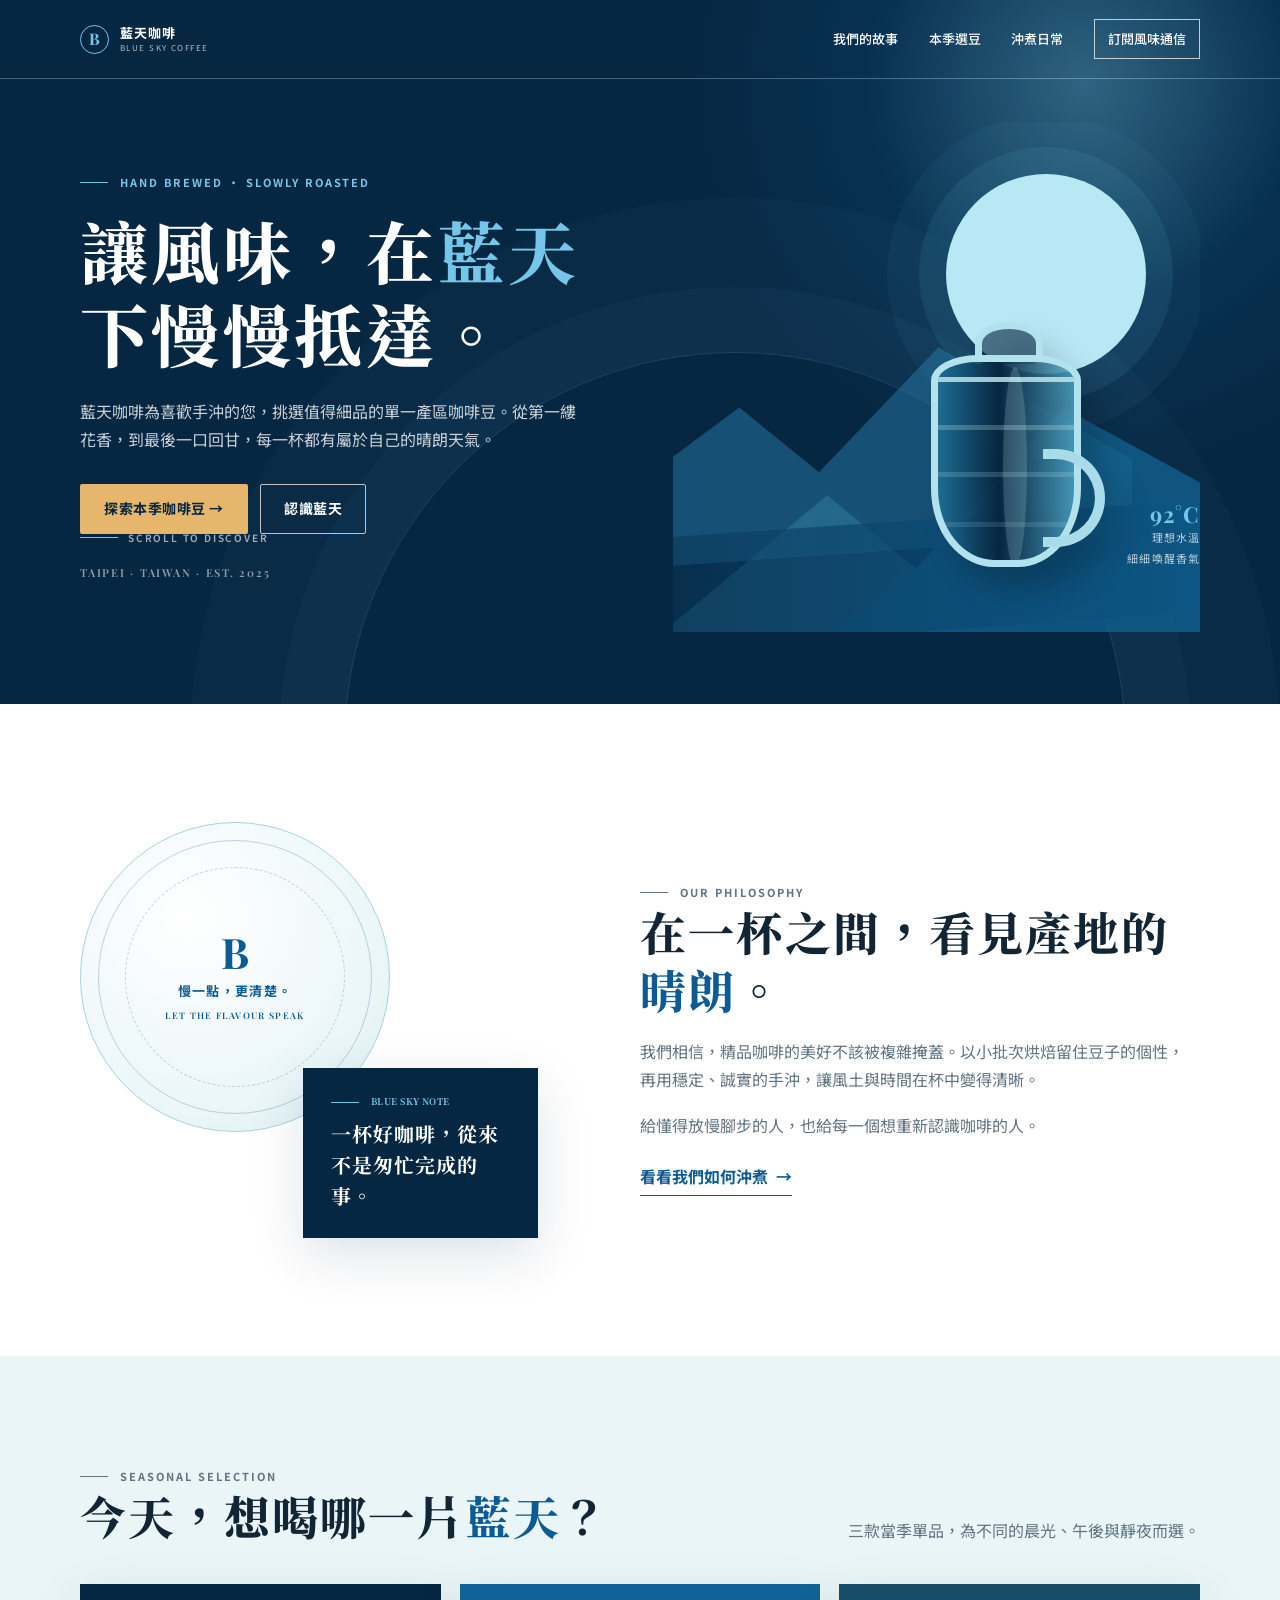
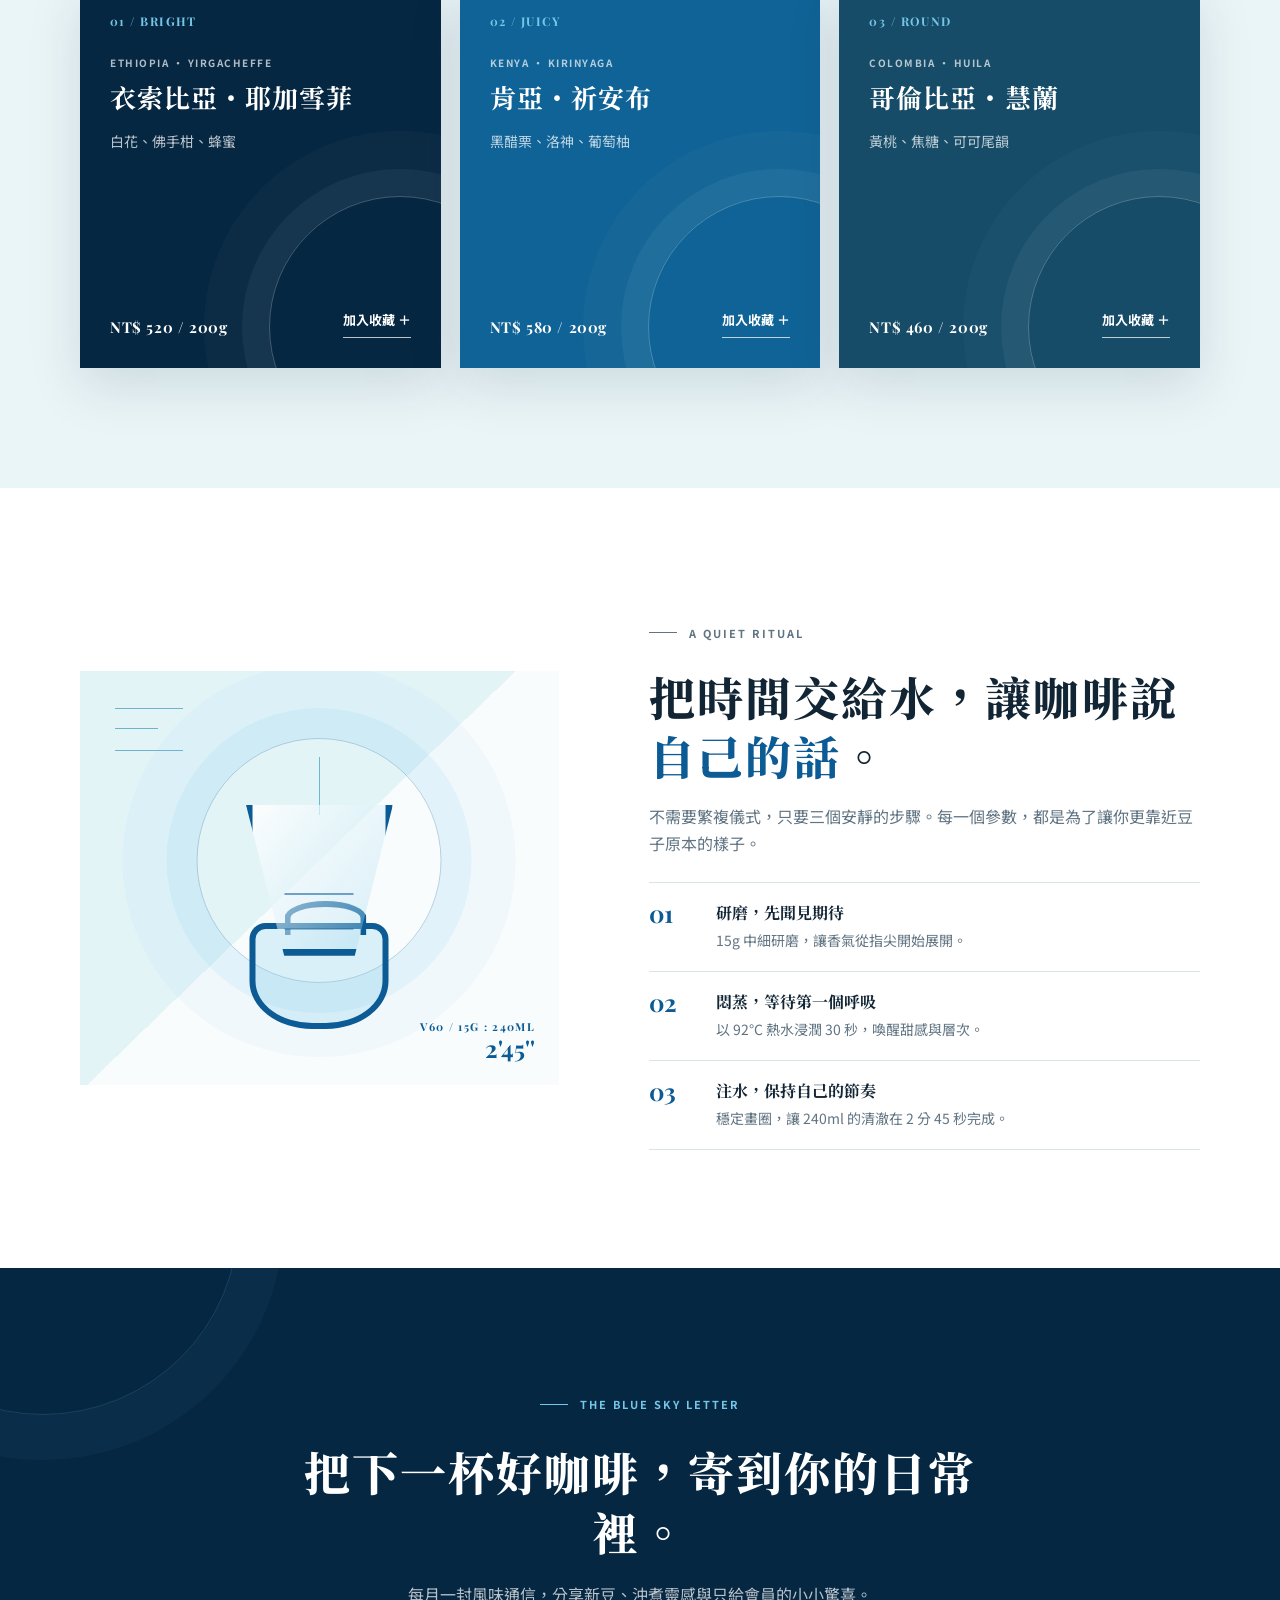
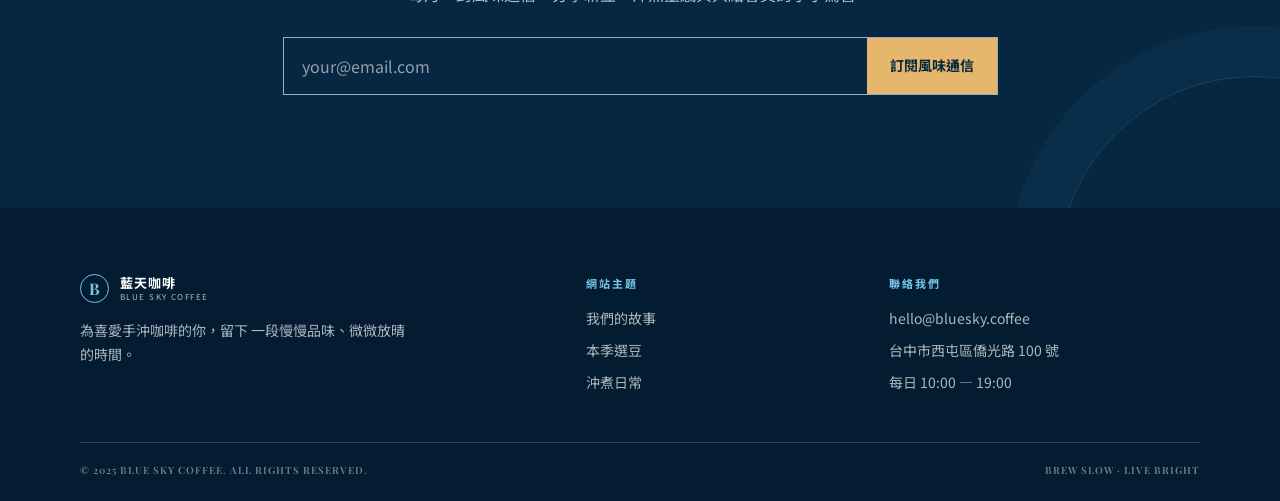
==== onepage/index.html @ fb73733b "Initial commit" ====
<!doctype html>
<html lang="zh-Hant">
<head>
  <meta charset="UTF-8">
  <meta name="viewport" content="width=device-width, initial-scale=1.0">
  <meta name="description" content="藍天咖啡，為手沖咖啡愛好者挑選當季精品咖啡豆，讓每一杯都清澈、明亮、值得細品。">
  <title>藍天咖啡｜讓風味，慢慢抵達</title>
  <link rel="preconnect" href="https://fonts.googleapis.com">
  <link rel="preconnect" href="https://fonts.gstatic.com" crossorigin>
  <link href="https://fonts.googleapis.com/css2?family=Noto+Sans+TC:wght@400;500;600;700&family=Noto+Serif+TC:wght@600;700;800;900&family=Playfair+Display:wght@600;700&display=swap" rel="stylesheet">
  <style>
    :root {
      --navy: #062742;
      --blue: #0c5b95;
      --sky: #75c6e8;
      --mist: #eaf5f7;
      --cream: #fbfaf6;
      --ink: #122534;
      --muted: #607482;
      --line: #d7e4e8;
      --sand: #e5b66b;
      --shadow: 0 18px 50px rgba(6, 39, 66, .13);
    }

    * { box-sizing: border-box; }
    html { scroll-behavior: smooth; }
    body {
      margin: 0;
      color: var(--ink);
      background: var(--cream);
      font: 16px/1.7 "Noto Sans TC", sans-serif;
      -webkit-font-smoothing: antialiased;
    }
    a { color: inherit; text-decoration: none; }
    button, input { font: inherit; }
    button { cursor: pointer; }
    .wrap { width: min(1120px, calc(100% - 48px)); margin: 0 auto; }
    .eyebrow {
      display: flex;
      align-items: center;
      gap: 12px;
      margin: 0 0 18px;
      color: var(--blue);
      font-size: 11px;
      font-weight: 700;
      letter-spacing: .18em;
    }
    .eyebrow::before { width: 28px; height: 1px; background: currentColor; content: ""; }
    .section-title {
      margin: 0;
      font: 800 clamp(30px, 4vw, 46px)/1.28 "Noto Serif TC", serif;
      letter-spacing: .045em;
    }
    .text-blue { color: var(--blue); }
    .button, .outline-link {
      display: inline-flex;
      min-height: 50px;
      align-items: center;
      justify-content: center;
      padding: 10px 23px;
      border: 1px solid transparent;
      border-radius: 2px;
      font-size: 14px;
      font-weight: 700;
      letter-spacing: .04em;
      transition: transform .25s ease, background-color .25s ease, color .25s ease, border-color .25s ease;
    }
    .button:hover, .outline-link:hover { transform: translateY(-2px); }
    .button--sand { color: var(--navy); background: var(--sand); }
    .button--sand:hover { background: #f1cb8b; }
    .button--dark { color: var(--navy); background: #fff; }
    .outline-link { border-color: rgba(255,255,255,.72); color: #fff; }
    .outline-link:hover { color: var(--navy); background: #fff; }
    :focus-visible { outline: 3px solid var(--sky); outline-offset: 4px; }

    /* Header & hero */
    .site-header { position: absolute; z-index: 20; top: 0; left: 0; width: 100%; border-bottom: 1px solid rgba(255,255,255,.28); }
    .nav { min-height: 78px; display: flex; align-items: center; justify-content: space-between; gap: 20px; }
    .brand { display: inline-flex; align-items: center; gap: 11px; color: #fff; }
    .brand-mark { width: 29px; height: 29px; display: grid; place-items: center; border: 1px solid var(--sky); border-radius: 50%; color: var(--sky); font: 700 16px/1 "Playfair Display", serif; }
    .brand-copy { display: grid; line-height: 1.05; }
    .brand-copy strong { font-size: 13px; letter-spacing: .08em; }
    .brand-copy small { margin-top: 4px; font-size: 8px; letter-spacing: .18em; opacity: .7; }
    .nav-links { display: flex; align-items: center; gap: clamp(16px, 2.4vw, 31px); }
    .nav-links a { position: relative; color: #fff; font-size: 13px; font-weight: 500; white-space: nowrap; }
    .nav-links a:not(.nav-cta)::after { position: absolute; right: 0; bottom: -5px; left: auto; width: 0; height: 1px; background: var(--sky); content: ""; transition: width .25s ease; }
    .nav-links a:not(.nav-cta):hover::after { right: auto; left: 0; width: 100%; }
    .nav-links .nav-cta { padding: 8px 13px; border: 1px solid rgba(255,255,255,.72); }
    .nav-links .nav-cta:hover { color: var(--navy); background: #fff; }
    .menu-toggle { display: none; width: 42px; height: 42px; border: 1px solid rgba(255,255,255,.7); color: #fff; background: transparent; font-size: 23px; line-height: 1; }

    .hero { position: relative; min-height: 704px; overflow: hidden; color: #fff; background: var(--navy); isolation: isolate; }
    .hero::before { position: absolute; z-index: -2; top: -320px; right: -210px; width: 810px; height: 810px; border-radius: 50%; background: radial-gradient(circle, rgba(117,198,232,.38), rgba(12,91,149,.18) 38%, transparent 69%); content: ""; }
    .hero::after { position: absolute; z-index: -1; right: 12%; bottom: -430px; width: 780px; height: 780px; border: 1px solid rgba(117,198,232,.18); border-radius: 50%; box-shadow: 0 0 0 65px rgba(117,198,232,.035), 0 0 0 154px rgba(117,198,232,.025); content: ""; }
    .hero-grid { min-height: 704px; display: grid; grid-template-columns: 1.02fr .98fr; gap: 45px; align-items: center; padding: 122px 0 72px; }
    .hero-copy { position: relative; z-index: 2; }
    .hero .eyebrow { color: var(--sky); }
    .hero h1 { max-width: 650px; margin: 0 0 23px; font: 800 clamp(42px, 5.5vw, 68px)/1.22 "Noto Serif TC", serif; letter-spacing: .05em; }
    .hero h1 span { color: var(--sky); }
    .hero-lede { max-width: 500px; margin: 0; color: rgba(255,255,255,.79); font-size: 16px; }
    .hero-actions { display: flex; flex-wrap: wrap; gap: 12px; margin-top: 31px; }
    .hero-note { margin: 31px 0 0; color: rgba(255,255,255,.55); font: 600 11px/1.5 "Playfair Display", serif; letter-spacing: .16em; }
    .scroll-cue { position: absolute; bottom: 35px; left: 0; display: flex; align-items: center; gap: 10px; color: rgba(255,255,255,.63); font-size: 10px; font-weight: 600; letter-spacing: .18em; }
    .scroll-cue::before { width: 38px; height: 1px; background: var(--sky); content: ""; }

    .hero-art { position: relative; align-self: stretch; min-height: 470px; overflow: hidden; }
    .hero-art .sun { position: absolute; top: 52px; right: 54px; width: clamp(138px, 18vw, 200px); aspect-ratio: 1; border-radius: 50%; background: #b9e8f5; box-shadow: 0 0 0 27px rgba(117,198,232,.09), 0 0 0 59px rgba(117,198,232,.045); }
    .mountain { position: absolute; right: -11%; bottom: 6px; width: 116%; height: 260px; transform: skewY(-9deg); transform-origin: right bottom; background: linear-gradient(146deg, transparent 0 27%, rgba(61,145,184,.36) 27.3% 48%, rgba(17,97,143,.77) 48.3%); clip-path: polygon(0 62%, 28% 20%, 44% 57%, 68% 4%, 100% 57%, 100% 100%, 0 100%); }
    .mountain--back { right: 13%; bottom: 98px; width: 108%; height: 220px; opacity: .46; transform: skewY(-4deg); background: #2a81ae; clip-path: polygon(0 84%, 31% 30%, 45% 62%, 66% 9%, 100% 66%, 100% 100%, 0 100%); }
    .horizon { position: absolute; right: -4%; bottom: 0; width: 116%; height: 112px; background: linear-gradient(90deg, rgba(7,45,75,.5), #0d5684); transform: skewY(-4deg); }
    .coffee-vessel { position: absolute; z-index: 4; right: 18%; bottom: 36px; width: 192px; height: 274px; filter: drop-shadow(18px 22px 14px rgba(0,0,0,.22)); }
    .vessel-neck { position: absolute; top: 0; left: 62px; width: 68px; height: 42px; border: 7px solid #b3e2ef; border-bottom: 0; border-radius: 50% 50% 0 0; background: rgba(6,39,66,.62); }
    .vessel-body { position: absolute; top: 33px; left: 18px; width: 150px; height: 212px; border: 7px solid #b3e2ef; border-radius: 31% 31% 42% 42% / 12% 12% 37% 37%; background: linear-gradient(90deg, rgba(30,112,151,.9), rgba(5,35,60,.9) 45%, rgba(83,167,198,.8)); overflow: hidden; }
    .vessel-body::before { position: absolute; top: 15px; left: 0; width: 100%; height: 5px; background: rgba(197,237,244,.8); box-shadow: 0 48px rgba(197,237,244,.25), 0 95px rgba(197,237,244,.18), 0 145px rgba(197,237,244,.13); content: ""; }
    .vessel-body::after { position: absolute; top: 5px; left: 48%; width: 24px; height: 200px; border-radius: 50%; background: rgba(218,247,251,.17); content: ""; }
    .vessel-handle { position: absolute; right: 0; bottom: 49px; width: 62px; height: 98px; border: 10px solid #a9dce9; border-left: 0; border-radius: 0 53px 53px 0; }
    .art-label { position: absolute; z-index: 5; right: 0; bottom: 64px; display: grid; gap: 3px; color: rgba(255,255,255,.73); font-size: 11px; letter-spacing: .1em; text-align: right; }
    .art-label strong { color: var(--sky); font: 700 22px/1 "Playfair Display", serif; }

    /* Story */
    .story { padding: 118px 0; background: #fff; }
    .story-grid { display: grid; grid-template-columns: .9fr 1.1fr; gap: clamp(45px, 8vw, 105px); align-items: center; }
    .story-visual { position: relative; min-height: 416px; }
    .seal { position: absolute; top: 0; left: 0; width: 310px; height: 310px; display: grid; place-items: center; border: 1px solid #a8d2df; border-radius: 50%; color: var(--blue); background: radial-gradient(circle at 35% 30%, #fff 0, #eaf6f8 68%, #d9edf1 100%); }
    .seal::before, .seal::after { position: absolute; border: 1px solid rgba(12,91,149,.25); border-radius: 50%; content: ""; }
    .seal::before { inset: 17px; }
    .seal::after { inset: 44px; border-style: dashed; }
    .seal-inner { position: relative; z-index: 1; display: grid; gap: 7px; text-align: center; }
    .seal-inner b { font: 700 42px/1 "Playfair Display", serif; }
    .seal-inner span { font-size: 13px; font-weight: 700; letter-spacing: .1em; }
    .seal-inner small { font: 600 9px/1.5 "Playfair Display", serif; letter-spacing: .15em; }
    .blue-note { position: absolute; right: 0; bottom: 0; width: 235px; padding: 27px 28px; color: #fff; background: var(--navy); box-shadow: var(--shadow); }
    .blue-note .eyebrow { margin-bottom: 9px; color: var(--sky); font-size: 9px; }
    .blue-note p { margin: 0; font: 700 20px/1.55 "Noto Serif TC", serif; letter-spacing: .05em; }
    .story-copy p { margin: 19px 0 0; color: var(--muted); }
    .inline-link { display: inline-flex; align-items: center; gap: 8px; margin-top: 24px; padding-bottom: 5px; border-bottom: 1px solid var(--blue); color: var(--blue); font-weight: 700; }
    .inline-link:hover { color: var(--navy); }

    /* Coffee collection */
    .coffee { padding: 111px 0 120px; background: var(--mist); }
    .section-heading { display: flex; align-items: end; justify-content: space-between; gap: 40px; margin-bottom: 39px; }
    .section-heading p { max-width: 370px; margin: 0; color: var(--muted); }
    .coffee-grid { display: grid; grid-template-columns: repeat(3, 1fr); gap: 19px; }
    .coffee-card { position: relative; min-height: 384px; display: flex; flex-direction: column; overflow: hidden; padding: 30px; color: #fff; background: var(--navy); box-shadow: var(--shadow); }
    .coffee-card:nth-child(2) { background: #106396; }
    .coffee-card:nth-child(3) { background: #164c68; }
    .coffee-card::after { position: absolute; right: -90px; bottom: -90px; width: 260px; height: 260px; border: 1px solid rgba(255,255,255,.24); border-radius: 50%; box-shadow: 0 0 0 27px rgba(255,255,255,.045), 0 0 0 65px rgba(255,255,255,.025); content: ""; }
    .card-top, .coffee-card h3, .flavour, .card-footer { position: relative; z-index: 1; }
    .card-top { color: var(--sky); font: 700 12px/1.3 "Playfair Display", serif; letter-spacing: .12em; }
    .origin { margin: 25px 0 8px; color: rgba(255,255,255,.69); font-size: 10px; font-weight: 700; letter-spacing: .15em; }
    .coffee-card h3 { margin: 0; font: 700 26px/1.38 "Noto Serif TC", serif; letter-spacing: .04em; }
    .flavour { margin: 15px 0 0; color: rgba(255,255,255,.73); font-size: 14px; }
    .card-footer { display: flex; align-items: end; justify-content: space-between; gap: 14px; margin-top: auto; }
    .price { font: 700 15px/1.3 "Playfair Display", serif; letter-spacing: .04em; }
    .save-coffee { padding: 0 0 5px; border: 0; border-bottom: 1px solid rgba(255,255,255,.72); color: #fff; background: transparent; font-size: 13px; font-weight: 700; white-space: nowrap; transition: color .2s, border-color .2s; }
    .save-coffee:hover { border-color: var(--sand); color: var(--sand); }

    /* Brew */
    .brew { padding: 118px 0; background: #fff; }
    .brew-grid { display: grid; grid-template-columns: .93fr 1.07fr; gap: clamp(42px, 8vw, 90px); align-items: center; }
    .brew-art { position: relative; height: 414px; overflow: hidden; background: linear-gradient(136deg, #e3f4f7 0 48%, #f8fcfc 48% 100%); }
    .brew-art::before { position: absolute; top: 37px; left: 35px; width: 68px; height: 41px; border-top: 1px solid #6cb4ce; border-bottom: 1px solid #6cb4ce; content: ""; }
    .brew-art::after { position: absolute; top: 57px; left: 35px; width: 43px; border-top: 1px solid #6cb4ce; content: ""; }
    .water-rings { position: absolute; top: 67px; left: 50%; width: 245px; height: 245px; border: 1px solid rgba(12,91,149,.27); border-radius: 50%; transform: translateX(-50%); box-shadow: 0 0 0 30px rgba(117,198,232,.12), 0 0 0 74px rgba(117,198,232,.065); }
    .water-rings::before { position: absolute; top: 18px; left: 50%; width: 1px; height: 58px; background: #6bb8d1; content: ""; transform: translateX(-50%); }
    .dripper { position: absolute; z-index: 2; top: 134px; left: 50%; width: 147px; height: 151px; border: 7px solid var(--blue); border-top: 0; background: linear-gradient(130deg, rgba(255,255,255,.85), rgba(117,198,232,.25)); clip-path: polygon(0 0, 100% 0, 74% 100%, 26% 100%); transform: translateX(-50%); }
    .dripper::after { position: absolute; right: 32px; bottom: 19px; left: 32px; height: 33px; border-top: 2px solid rgba(12,91,149,.55); border-bottom: 2px solid rgba(12,91,149,.35); content: ""; }
    .carafe { position: absolute; z-index: 1; bottom: 56px; left: 50%; width: 139px; height: 106px; border: 6px solid var(--blue); border-radius: 16px 16px 45% 45%; background: rgba(117,198,232,.23); transform: translateX(-50%); }
    .carafe::before { position: absolute; top: -28px; left: 29px; width: 70px; height: 28px; border: 6px solid var(--blue); border-bottom: 0; border-radius: 50% 50% 0 0; content: ""; }
    .brew-caption { position: absolute; right: 24px; bottom: 19px; color: var(--blue); text-align: right; }
    .brew-caption span { display: block; font: 700 11px/1.5 "Playfair Display", serif; letter-spacing: .12em; }
    .brew-caption strong { font: 700 24px/1.1 "Playfair Display", serif; }
    .brew-copy > p { margin: 18px 0 25px; color: var(--muted); }
    .brew-steps { border-top: 1px solid var(--line); }
    .brew-step { display: grid; grid-template-columns: 52px 1fr; gap: 15px; padding: 18px 0; border-bottom: 1px solid var(--line); }
    .step-number { color: var(--blue); font: 700 24px/1 "Playfair Display", serif; }
    .brew-step h3 { margin: 0; font: 700 16px/1.5 "Noto Serif TC", serif; }
    .brew-step p { margin: 4px 0 0; color: var(--muted); font-size: 14px; }

    /* Subscribe and footer */
    .visit { position: relative; overflow: hidden; padding: 108px 0 113px; color: #fff; text-align: center; background: var(--navy); }
    .visit::before, .visit::after { position: absolute; width: 390px; height: 390px; border: 1px solid rgba(117,198,232,.17); border-radius: 50%; content: ""; }
    .visit::before { top: -245px; left: -153px; box-shadow: 0 0 0 45px rgba(117,198,232,.035); }
    .visit::after { right: -170px; bottom: -260px; box-shadow: 0 0 0 50px rgba(117,198,232,.035); }
    .visit .wrap { position: relative; z-index: 1; max-width: 715px; }
    .visit .eyebrow { justify-content: center; color: var(--sky); }
    .visit h2 { margin: 0; font: 800 clamp(30px, 4vw, 46px)/1.3 "Noto Serif TC", serif; letter-spacing: .045em; }
    .visit p { max-width: 510px; margin: 19px auto 29px; color: rgba(255,255,255,.72); }
    .subscribe-form { display: flex; min-height: 58px; border: 1px solid rgba(255,255,255,.62); }
    .subscribe-form input { min-width: 0; flex: 1; padding: 0 18px; border: 0; color: #fff; outline: none; background: transparent; }
    .subscribe-form input::placeholder { color: rgba(255,255,255,.56); }
    .subscribe-form button { padding: 0 23px; border: 0; color: var(--navy); background: var(--sand); font-size: 14px; font-weight: 700; white-space: nowrap; transition: background .2s; }
    .subscribe-form button:hover { background: #f1cb8b; }
    .site-footer { padding: 66px 0 23px; color: rgba(255,255,255,.68); background: #031c31; }
    .footer-grid { display: grid; grid-template-columns: 1.45fr .8fr 1fr; gap: 55px; padding-bottom: 48px; }
    .footer-brand .brand { margin-bottom: 16px; }
    .footer-brand p { max-width: 330px; margin: 0; font-size: 14px; }
    .footer-title { margin: 0 0 14px; color: var(--sky); font-size: 11px; font-weight: 700; letter-spacing: .18em; }
    .footer-links { display: grid; gap: 8px; font-size: 14px; }
    .footer-links a:hover { color: var(--sky); }
    .footer-links address { font-style: normal; }
    .footer-bottom { display: flex; justify-content: space-between; gap: 20px; padding-top: 20px; border-top: 1px solid rgba(255,255,255,.17); color: rgba(255,255,255,.44); font: 600 10px/1.5 "Playfair Display", serif; letter-spacing: .1em; }

    .toast { position: fixed; z-index: 50; right: 22px; bottom: 22px; max-width: min(370px, calc(100vw - 44px)); padding: 14px 18px; border-left: 3px solid var(--sand); color: #fff; background: var(--navy); box-shadow: var(--shadow); font-size: 14px; opacity: 0; pointer-events: none; transform: translateY(12px); transition: opacity .25s ease, transform .25s ease; }
    .toast.show { opacity: 1; transform: translateY(0); }
    .reveal { opacity: 0; transform: translateY(18px); transition: opacity .65s ease, transform .65s ease; }
    .reveal.visible { opacity: 1; transform: translateY(0); }

    @media (max-width: 820px) {
      .menu-toggle { display: grid; place-items: center; }
      .nav { position: relative; }
      .nav-links { position: absolute; top: 78px; right: -24px; left: -24px; max-height: 0; display: grid; gap: 0; overflow: hidden; background: #05233c; transition: max-height .35s ease; }
      .nav-links.open { max-height: 300px; border-top: 1px solid rgba(255,255,255,.16); }
      .nav-links a { display: block; padding: 13px 24px; }
      .nav-links .nav-cta { margin: 5px 24px 15px; padding: 10px 13px; text-align: center; }
      .hero { min-height: 710px; }
      .hero-grid { min-height: 710px; grid-template-columns: 1fr; gap: 0; padding: 118px 0 43px; }
      .hero-art { min-height: 276px; margin-top: -9px; }
      .hero-art .sun { top: 19px; right: 20%; width: 130px; }
      .mountain { height: 180px; }
      .mountain--back { bottom: 69px; height: 150px; }
      .coffee-vessel { right: 17%; bottom: -12px; transform: scale(.72); transform-origin: bottom right; }
      .art-label { display: none; }
      .scroll-cue { display: none; }
      .story-grid, .brew-grid { grid-template-columns: 1fr; }
      .story-visual { max-width: 525px; width: 100%; min-height: 400px; }
      .coffee-grid { grid-template-columns: repeat(2, 1fr); }
      .coffee-card:nth-child(3) { grid-column: span 2; }
      .footer-grid { grid-template-columns: 1fr 1fr; }
      .footer-brand { grid-column: 1 / -1; }
    }
    @media (max-width: 560px) {
      .wrap { width: calc(100% - 34px); }
      .nav-links { right: -17px; left: -17px; }
      .hero { min-height: 680px; }
      .hero-grid { min-height: 680px; padding-top: 106px; }
      .hero h1 { font-size: 40px; }
      .hero-lede { font-size: 14px; }
      .hero-actions { gap: 9px; margin-top: 24px; }
      .hero-actions .button, .hero-actions .outline-link { min-height: 46px; padding: 8px 15px; font-size: 13px; }
      .hero-note { margin-top: 21px; }
      .hero-art { min-height: 219px; }
      .hero-art .sun { width: 92px; }
      .coffee-vessel { right: 5%; bottom: -48px; transform: scale(.57); }
      .story, .coffee, .brew { padding: 76px 0; }
      .seal { width: 245px; height: 245px; }
      .seal-inner b { font-size: 35px; }
      .story-visual { min-height: 347px; }
      .blue-note { width: 185px; padding: 20px; }
      .blue-note p { font-size: 16px; }
      .section-heading { display: block; margin-bottom: 28px; }
      .section-heading p { margin-top: 14px; font-size: 14px; }
      .coffee-grid { grid-template-columns: 1fr; }
      .coffee-card, .coffee-card:nth-child(3) { min-height: 330px; grid-column: auto; }
      .coffee-card { padding: 25px; }
      .brew-art { height: 310px; }
      .water-rings { top: 45px; width: 178px; height: 178px; box-shadow: 0 0 0 23px rgba(117,198,232,.12), 0 0 0 53px rgba(117,198,232,.065); }
      .dripper { top: 95px; transform: translateX(-50%) scale(.75); }
      .carafe { bottom: 37px; transform: translateX(-50%) scale(.75); }
      .visit { padding: 76px 0; }
      .subscribe-form { display: grid; gap: 0; border: 0; }
      .subscribe-form input { min-height: 54px; border: 1px solid rgba(255,255,255,.62); }
      .subscribe-form button { min-height: 54px; margin-top: 10px; }
      .footer-grid { grid-template-columns: 1fr; gap: 33px; }
      .footer-brand { grid-column: auto; }
      .footer-bottom { display: grid; gap: 8px; }
    }
    @media (prefers-reduced-motion: reduce) {
      html { scroll-behavior: auto; }
      *, *::before, *::after { transition-duration: .01ms !important; animation-duration: .01ms !important; animation-iteration-count: 1 !important; }
      .reveal { opacity: 1; transform: none; }
    }
  </style>
</head>
<body>
  <header class="site-header" id="top">
    <nav class="nav wrap" aria-label="主要導覽">
      <a class="brand" href="#top" aria-label="回到藍天咖啡首頁">
        <span class="brand-mark" aria-hidden="true">B</span>
        <span class="brand-copy"><strong>藍天咖啡</strong><small>BLUE SKY COFFEE</small></span>
      </a>
      <button class="menu-toggle" type="button" aria-controls="navLinks" aria-expanded="false" aria-label="開啟導覽選單">☰</button>
      <div class="nav-links" id="navLinks">
        <a href="#story">我們的故事</a>
        <a href="#coffee">本季選豆</a>
        <a href="#brew">沖煮日常</a>
        <a class="nav-cta" href="#visit">訂閱風味通信</a>
      </div>
    </nav>
  </header>

  <main>
    <section class="hero" aria-labelledby="heroTitle">
      <div class="wrap hero-grid">
        <div class="hero-copy">
          <p class="eyebrow">HAND BREWED · SLOWLY ROASTED</p>
          <h1 id="heroTitle">讓風味，在<span>藍天</span>下慢慢抵達。</h1>
          <p class="hero-lede">藍天咖啡為喜歡手沖的您，挑選值得細品的單一產區咖啡豆。從第一縷花香，到最後一口回甘，每一杯都有屬於自己的晴朗天氣。</p>
          <div class="hero-actions">
            <a class="button button--sand" href="#coffee">探索本季咖啡豆 →</a>
            <a class="outline-link" href="#story">認識藍天</a>
          </div>
          <p class="hero-note">TAIPEI · TAIWAN · EST. 2025</p>
          <span class="scroll-cue">SCROLL TO DISCOVER</span>
        </div>
        <div class="hero-art" aria-hidden="true">
          <div class="sun"></div>
          <div class="mountain mountain--back"></div>
          <div class="mountain"></div>
          <div class="horizon"></div>
          <div class="coffee-vessel"><div class="vessel-neck"></div><div class="vessel-body"></div><div class="vessel-handle"></div></div>
          <div class="art-label"><strong>92°C</strong><span>理想水溫</span><span>細細喚醒香氣</span></div>
        </div>
      </div>
    </section>

    <section class="story" id="story" aria-labelledby="storyTitle">
      <div class="wrap story-grid">
        <div class="story-visual reveal" aria-hidden="true">
          <div class="seal"><div class="seal-inner"><b>B</b><span>慢一點，更清楚。</span><small>LET THE FLAVOUR SPEAK</small></div></div>
          <aside class="blue-note"><p class="eyebrow">BLUE SKY NOTE</p><p>一杯好咖啡，從來不是匆忙完成的事。</p></aside>
        </div>
        <div class="story-copy reveal">
          <p class="eyebrow">OUR PHILOSOPHY</p>
          <h2 class="section-title" id="storyTitle">在一杯之間，看見產地的<span class="text-blue">晴朗</span>。</h2>
          <p>我們相信，精品咖啡的美好不該被複雜掩蓋。以小批次烘焙留住豆子的個性，再用穩定、誠實的手沖，讓風土與時間在杯中變得清晰。</p>
          <p>給懂得放慢腳步的人，也給每一個想重新認識咖啡的人。</p>
          <a class="inline-link" href="#brew">看看我們如何沖煮 <span aria-hidden="true">→</span></a>
        </div>
      </div>
    </section>

    <section class="coffee" id="coffee" aria-labelledby="coffeeTitle">
      <div class="wrap">
        <div class="section-heading reveal">
          <div><p class="eyebrow">SEASONAL SELECTION</p><h2 class="section-title" id="coffeeTitle">今天，想喝哪一片<span class="text-blue">藍天</span>？</h2></div>
          <p>三款當季單品，為不同的晨光、午後與靜夜而選。</p>
        </div>
        <div class="coffee-grid">
          <article class="coffee-card reveal">
            <div class="card-top">01 / BRIGHT</div><p class="origin">ETHIOPIA · YIRGACHEFFE</p><h3>衣索比亞・耶加雪菲</h3><p class="flavour">白花、佛手柑、蜂蜜</p>
            <div class="card-footer"><span class="price">NT$ 520 / 200g</span><button class="save-coffee" type="button" data-coffee="衣索比亞・耶加雪菲">加入收藏 ＋</button></div>
          </article>
          <article class="coffee-card reveal">
            <div class="card-top">02 / JUICY</div><p class="origin">KENYA · KIRINYAGA</p><h3>肯亞・祈安布</h3><p class="flavour">黑醋栗、洛神、葡萄柚</p>
            <div class="card-footer"><span class="price">NT$ 580 / 200g</span><button class="save-coffee" type="button" data-coffee="肯亞・祈安布">加入收藏 ＋</button></div>
          </article>
          <article class="coffee-card reveal">
            <div class="card-top">03 / ROUND</div><p class="origin">COLOMBIA · HUILA</p><h3>哥倫比亞・慧蘭</h3><p class="flavour">黃桃、焦糖、可可尾韻</p>
            <div class="card-footer"><span class="price">NT$ 460 / 200g</span><button class="save-coffee" type="button" data-coffee="哥倫比亞・慧蘭">加入收藏 ＋</button></div>
          </article>
        </div>
      </div>
    </section>

    <section class="brew" id="brew" aria-labelledby="brewTitle">
      <div class="wrap brew-grid">
        <div class="brew-art reveal" aria-hidden="true"><div class="water-rings"></div><div class="dripper"></div><div class="carafe"></div><div class="brew-caption"><span>V60 / 15G : 240ML</span><strong>2'45''</strong></div></div>
        <div class="brew-copy reveal">
          <p class="eyebrow">A QUIET RITUAL</p>
          <h2 class="section-title" id="brewTitle">把時間交給水，讓咖啡說<span class="text-blue">自己的話</span>。</h2>
          <p>不需要繁複儀式，只要三個安靜的步驟。每一個參數，都是為了讓你更靠近豆子原本的樣子。</p>
          <div class="brew-steps">
            <div class="brew-step"><span class="step-number">01</span><div><h3>研磨，先聞見期待</h3><p>15g 中細研磨，讓香氣從指尖開始展開。</p></div></div>
            <div class="brew-step"><span class="step-number">02</span><div><h3>悶蒸，等待第一個呼吸</h3><p>以 92°C 熱水浸潤 30 秒，喚醒甜感與層次。</p></div></div>
            <div class="brew-step"><span class="step-number">03</span><div><h3>注水，保持自己的節奏</h3><p>穩定畫圈，讓 240ml 的清澈在 2 分 45 秒完成。</p></div></div>
          </div>
        </div>
      </div>
    </section>

    <section class="visit" id="visit" aria-labelledby="visitTitle">
      <div class="wrap reveal">
        <p class="eyebrow">THE BLUE SKY LETTER</p>
        <h2 id="visitTitle">把下一杯好咖啡，寄到你的日常裡。</h2>
        <p>每月一封風味通信，分享新豆、沖煮靈感與只給會員的小小驚喜。</p>
        <form class="subscribe-form" id="subscribeForm">
          <input type="email" aria-label="電子郵件地址" placeholder="your@email.com" required>
          <button type="submit">訂閱風味通信</button>
        </form>
      </div>
    </section>
  </main>

  <footer class="site-footer">
    <div class="wrap footer-grid">
      <div class="footer-brand"><a class="brand" href="#top" aria-label="回到藍天咖啡首頁"><span class="brand-mark" aria-hidden="true">B</span><span class="brand-copy"><strong>藍天咖啡</strong><small>BLUE SKY COFFEE</small></span></a><p>為喜愛手沖咖啡的你，留下 一段慢慢品味、微微放晴的時間。</p></div>
      <div><p class="footer-title">網站主題</p><div class="footer-links"><a href="#story">我們的故事</a><a href="#coffee">本季選豆</a><a href="#brew">沖煮日常</a></div></div>
      <div><p class="footer-title">聯絡我們</p><div class="footer-links"><a href="mailto:hello@bluesky.coffee">hello@bluesky.coffee</a><address>台中市西屯區僑光路 100 號</address><span>每日 10:00 — 19:00</span></div></div>
    </div>
    <div class="wrap footer-bottom"><span>© 2025 BLUE SKY COFFEE. ALL RIGHTS RESERVED.</span><span>BREW SLOW · LIVE BRIGHT</span></div>
  </footer>
  <div class="toast" role="status" aria-live="polite"></div>

  <script>
    (() => {
      const menuButton = document.querySelector('.menu-toggle');
      const navLinks = document.querySelector('.nav-links');
      const toast = document.querySelector('.toast');
      let toastTimer;

      const closeMenu = () => {
        navLinks.classList.remove('open');
        menuButton.setAttribute('aria-expanded', 'false');
        menuButton.setAttribute('aria-label', '開啟導覽選單');
        menuButton.textContent = '☰';
      };
      menuButton.addEventListener('click', () => {
        const opening = !navLinks.classList.contains('open');
        navLinks.classList.toggle('open', opening);
        menuButton.setAttribute('aria-expanded', String(opening));
        menuButton.setAttribute('aria-label', opening ? '關閉導覽選單' : '開啟導覽選單');
        menuButton.textContent = opening ? '×' : '☰';
      });
      navLinks.querySelectorAll('a').forEach(link => link.addEventListener('click', closeMenu));

      const showToast = message => {
        clearTimeout(toastTimer);
        toast.textContent = message;
        toast.classList.add('show');
        toastTimer = setTimeout(() => toast.classList.remove('show'), 2600);
      };
      document.querySelectorAll('[data-coffee]').forEach(button => {
        button.addEventListener('click', () => showToast(`已將「${button.dataset.coffee}」加入你的收藏。`));
      });
      document.querySelector('#subscribeForm').addEventListener('submit', event => {
        event.preventDefault();
        event.currentTarget.reset();
        showToast('謝謝訂閱，下一封晴朗的風味通信即將寄出。');
      });

      const revealItems = document.querySelectorAll('.reveal');
      const reducedMotion = window.matchMedia('(prefers-reduced-motion: reduce)').matches;
      if (!('IntersectionObserver' in window) || reducedMotion) {
        revealItems.forEach(item => item.classList.add('visible'));
      } else {
        const observer = new IntersectionObserver(entries => {
          entries.forEach(entry => {
            if (entry.isIntersecting) {
              entry.target.classList.add('visible');
              observer.unobserve(entry.target);
            }
          });
        }, { threshold: .12 });
        revealItems.forEach(item => observer.observe(item));
      }
    })();
  </script>
</body>
</html>
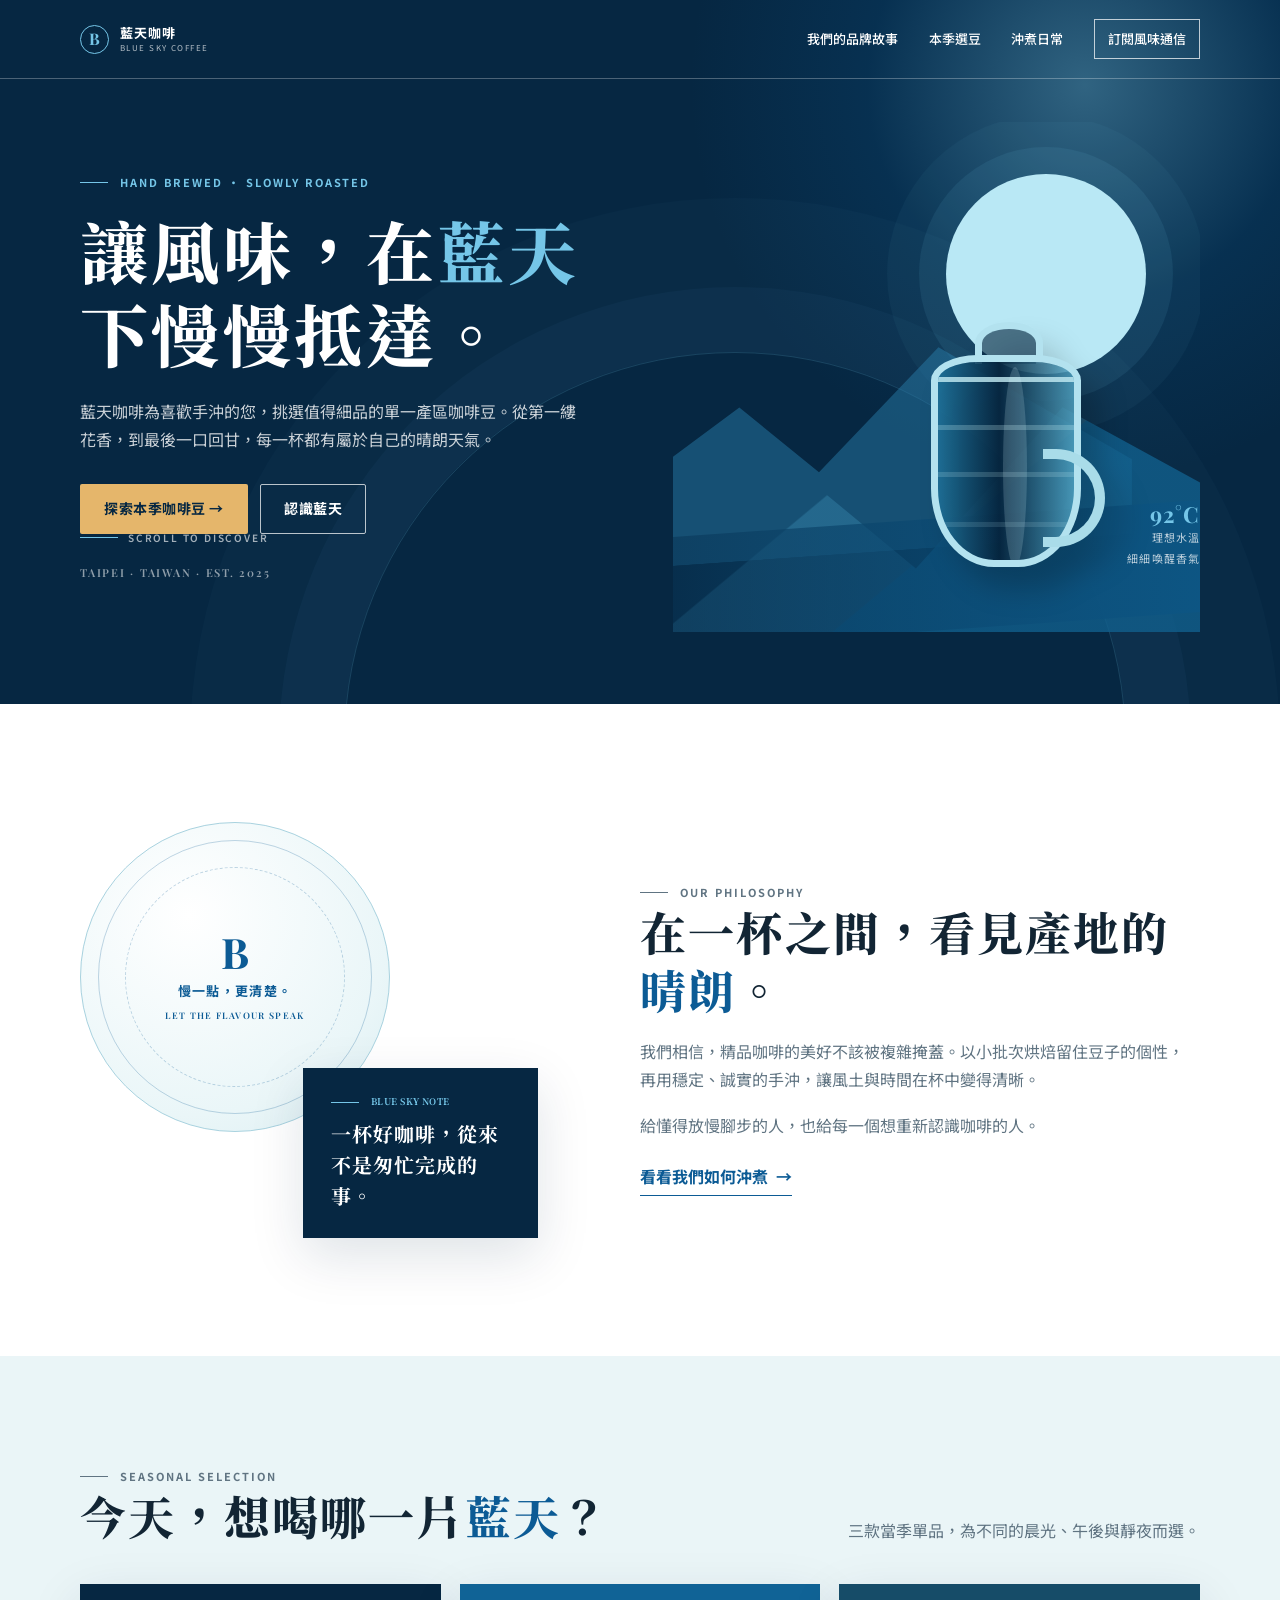
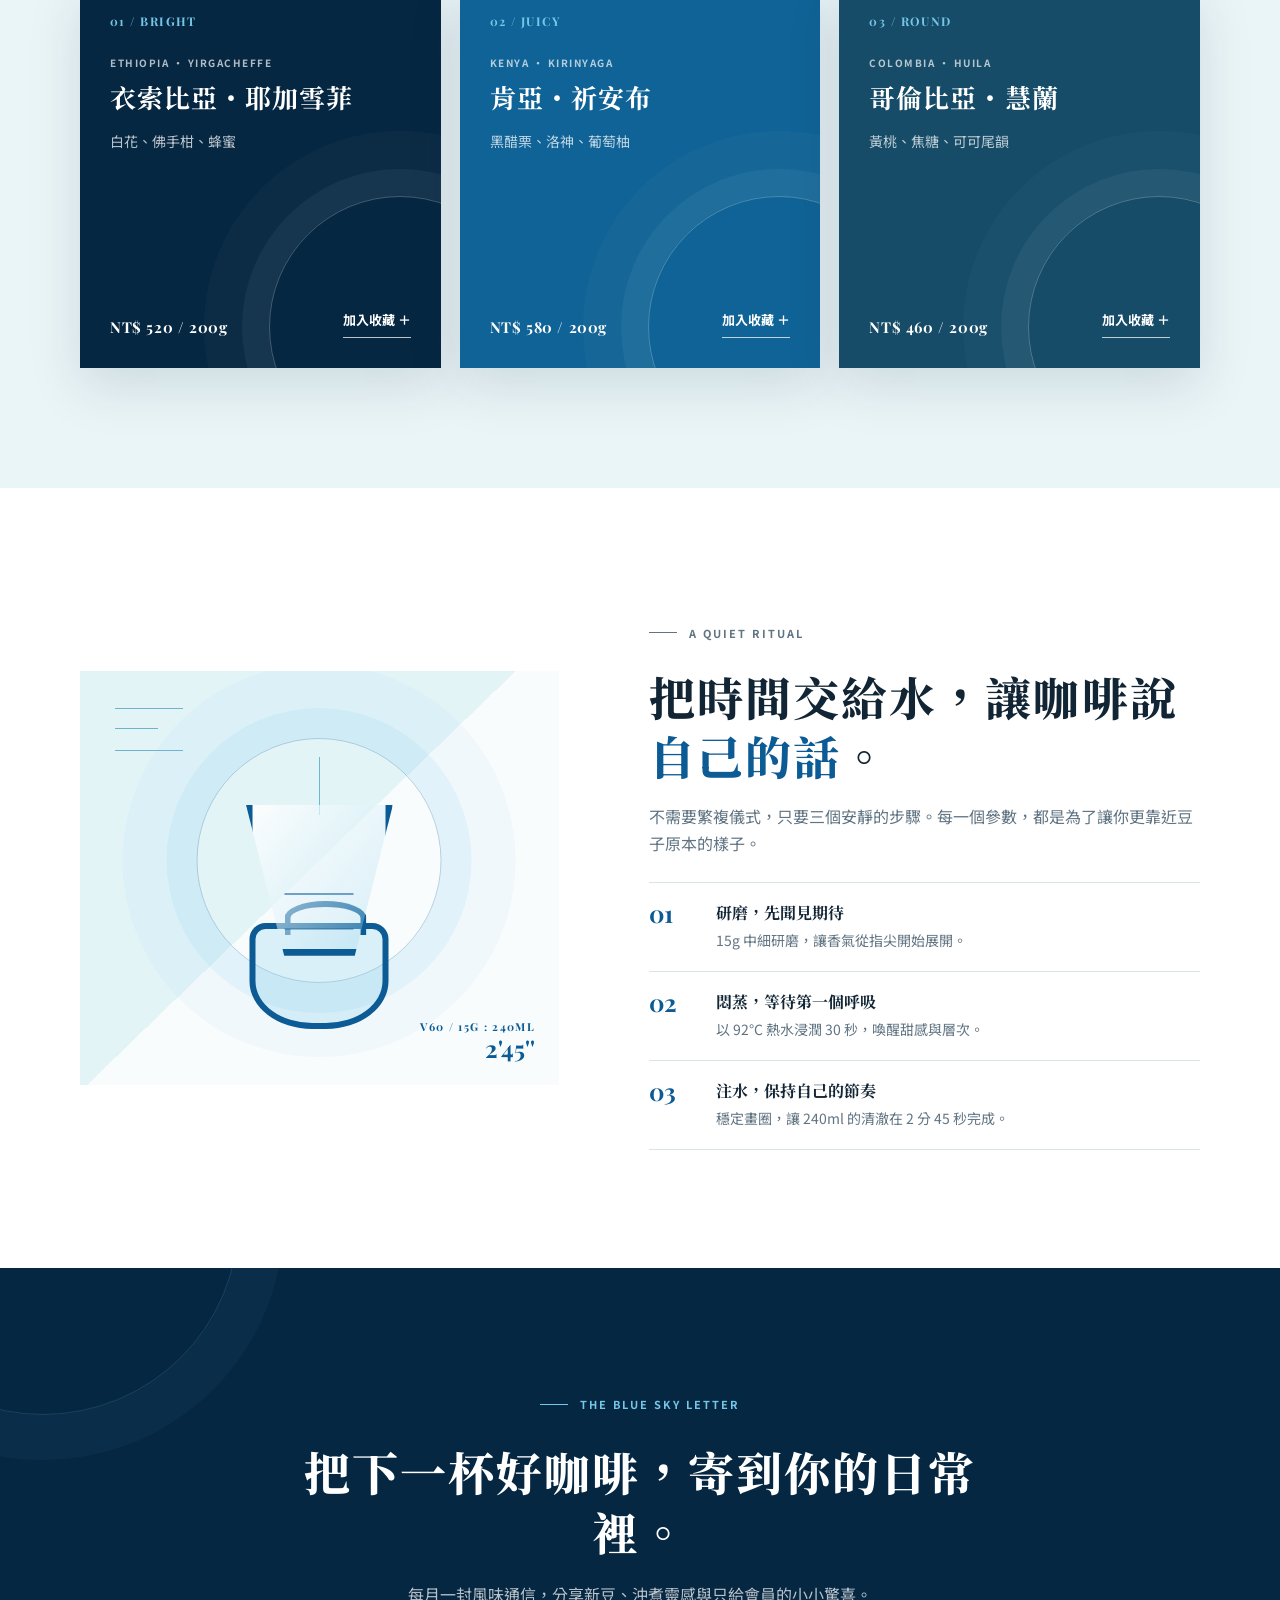
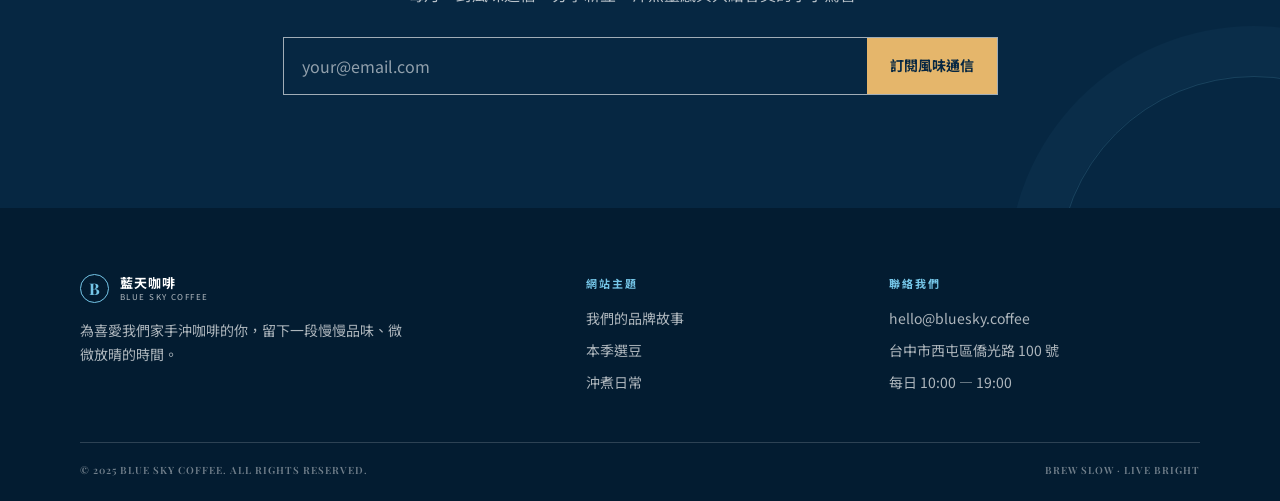
==== commit 91bcde88: "ai生成" ====
--- a/onepage/index.html
+++ b/onepage/index.html
@@ -281,7 +281,7 @@
       </a>
       <button class="menu-toggle" type="button" aria-controls="navLinks" aria-expanded="false" aria-label="開啟導覽選單">☰</button>
       <div class="nav-links" id="navLinks">
-        <a href="#story">我們的故事</a>
+        <a href="#story">我們的品牌故事</a>
         <a href="#coffee">本季選豆</a>
         <a href="#brew">沖煮日常</a>
         <a class="nav-cta" href="#visit">訂閱風味通信</a>
@@ -384,8 +384,8 @@
 
   <footer class="site-footer">
     <div class="wrap footer-grid">
-      <div class="footer-brand"><a class="brand" href="#top" aria-label="回到藍天咖啡首頁"><span class="brand-mark" aria-hidden="true">B</span><span class="brand-copy"><strong>藍天咖啡</strong><small>BLUE SKY COFFEE</small></span></a><p>為喜愛手沖咖啡的你，留下 一段慢慢品味、微微放晴的時間。</p></div>
-      <div><p class="footer-title">網站主題</p><div class="footer-links"><a href="#story">我們的故事</a><a href="#coffee">本季選豆</a><a href="#brew">沖煮日常</a></div></div>
+      <div class="footer-brand"><a class="brand" href="#top" aria-label="回到藍天咖啡首頁"><span class="brand-mark" aria-hidden="true">B</span><span class="brand-copy"><strong>藍天咖啡</strong><small>BLUE SKY COFFEE</small></span></a><p>為喜愛我們家手沖咖啡的你，留下一段慢慢品味、微微放晴的時間。</p></div>
+      <div><p class="footer-title">網站主題</p><div class="footer-links"><a href="#story">我們的品牌故事</a><a href="#coffee">本季選豆</a><a href="#brew">沖煮日常</a></div></div>
       <div><p class="footer-title">聯絡我們</p><div class="footer-links"><a href="mailto:hello@bluesky.coffee">hello@bluesky.coffee</a><address>台中市西屯區僑光路 100 號</address><span>每日 10:00 — 19:00</span></div></div>
     </div>
     <div class="wrap footer-bottom"><span>© 2025 BLUE SKY COFFEE. ALL RIGHTS RESERVED.</span><span>BREW SLOW · LIVE BRIGHT</span></div>
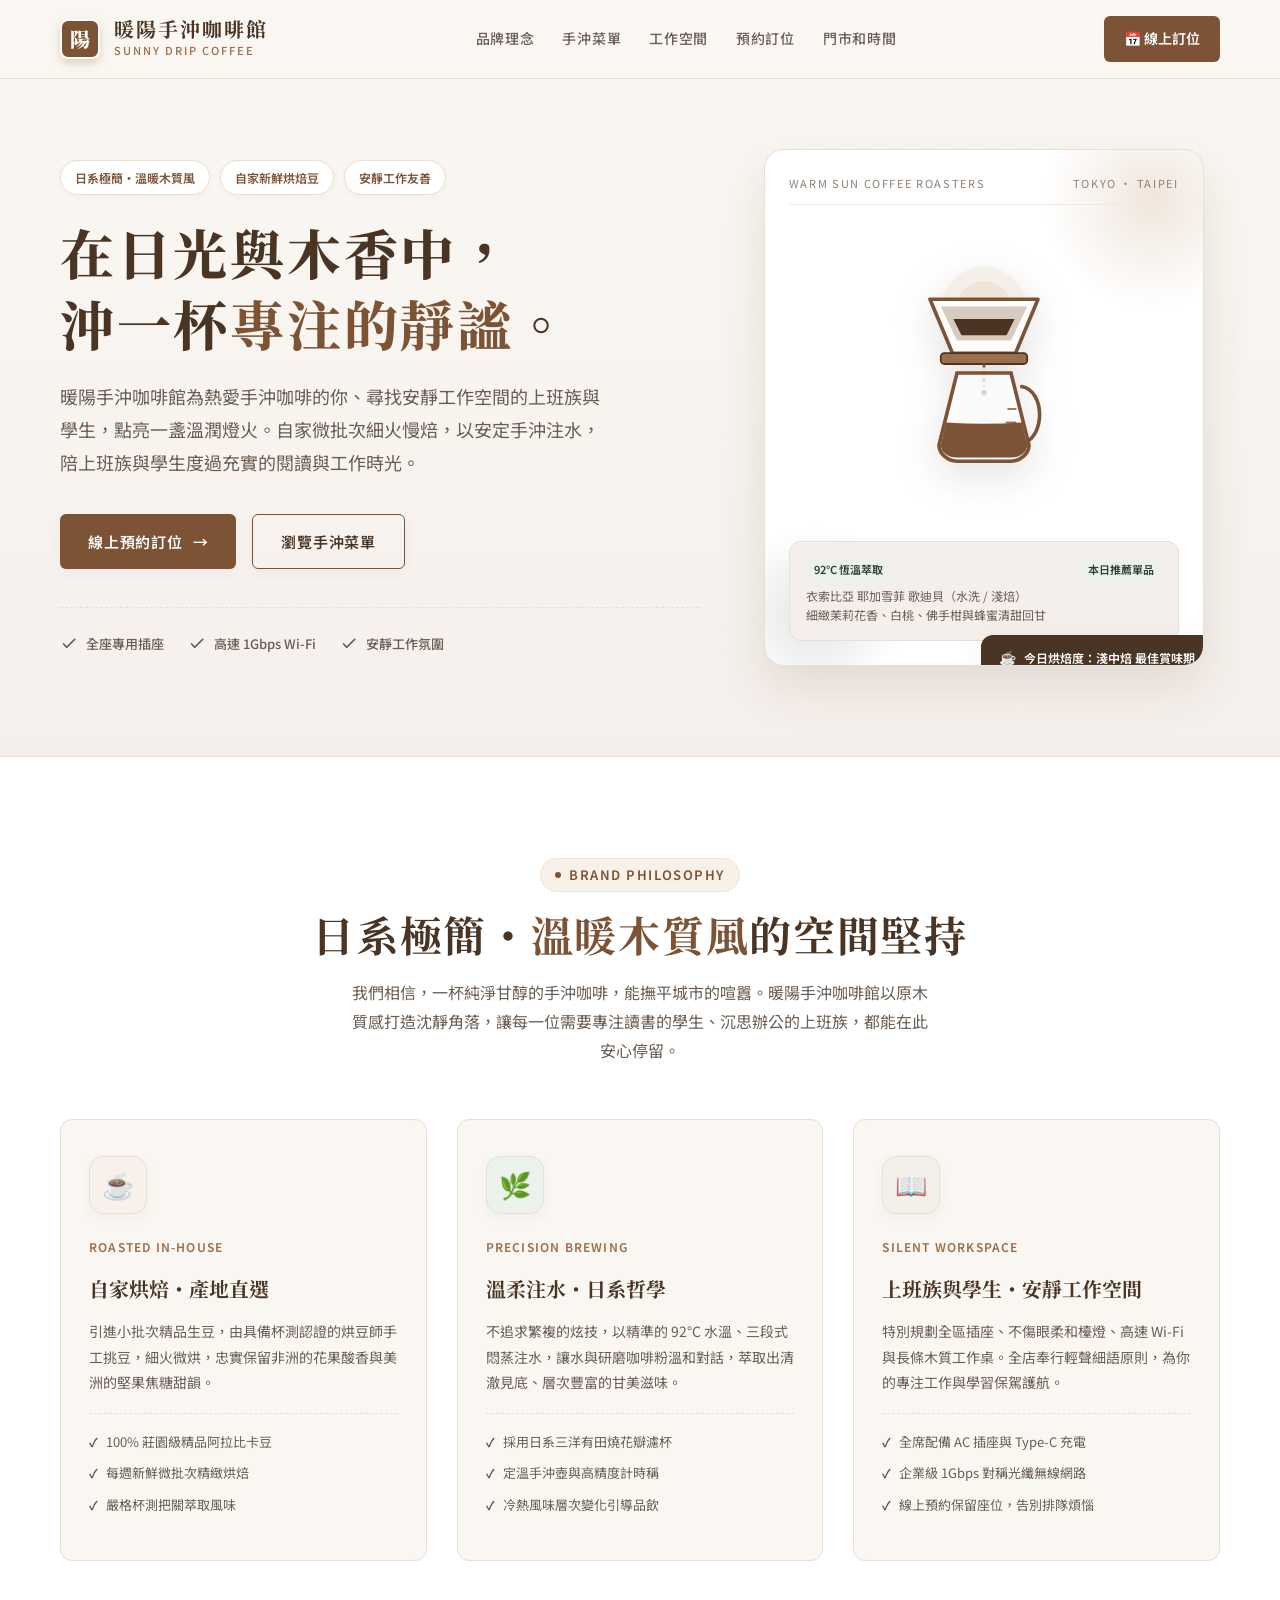
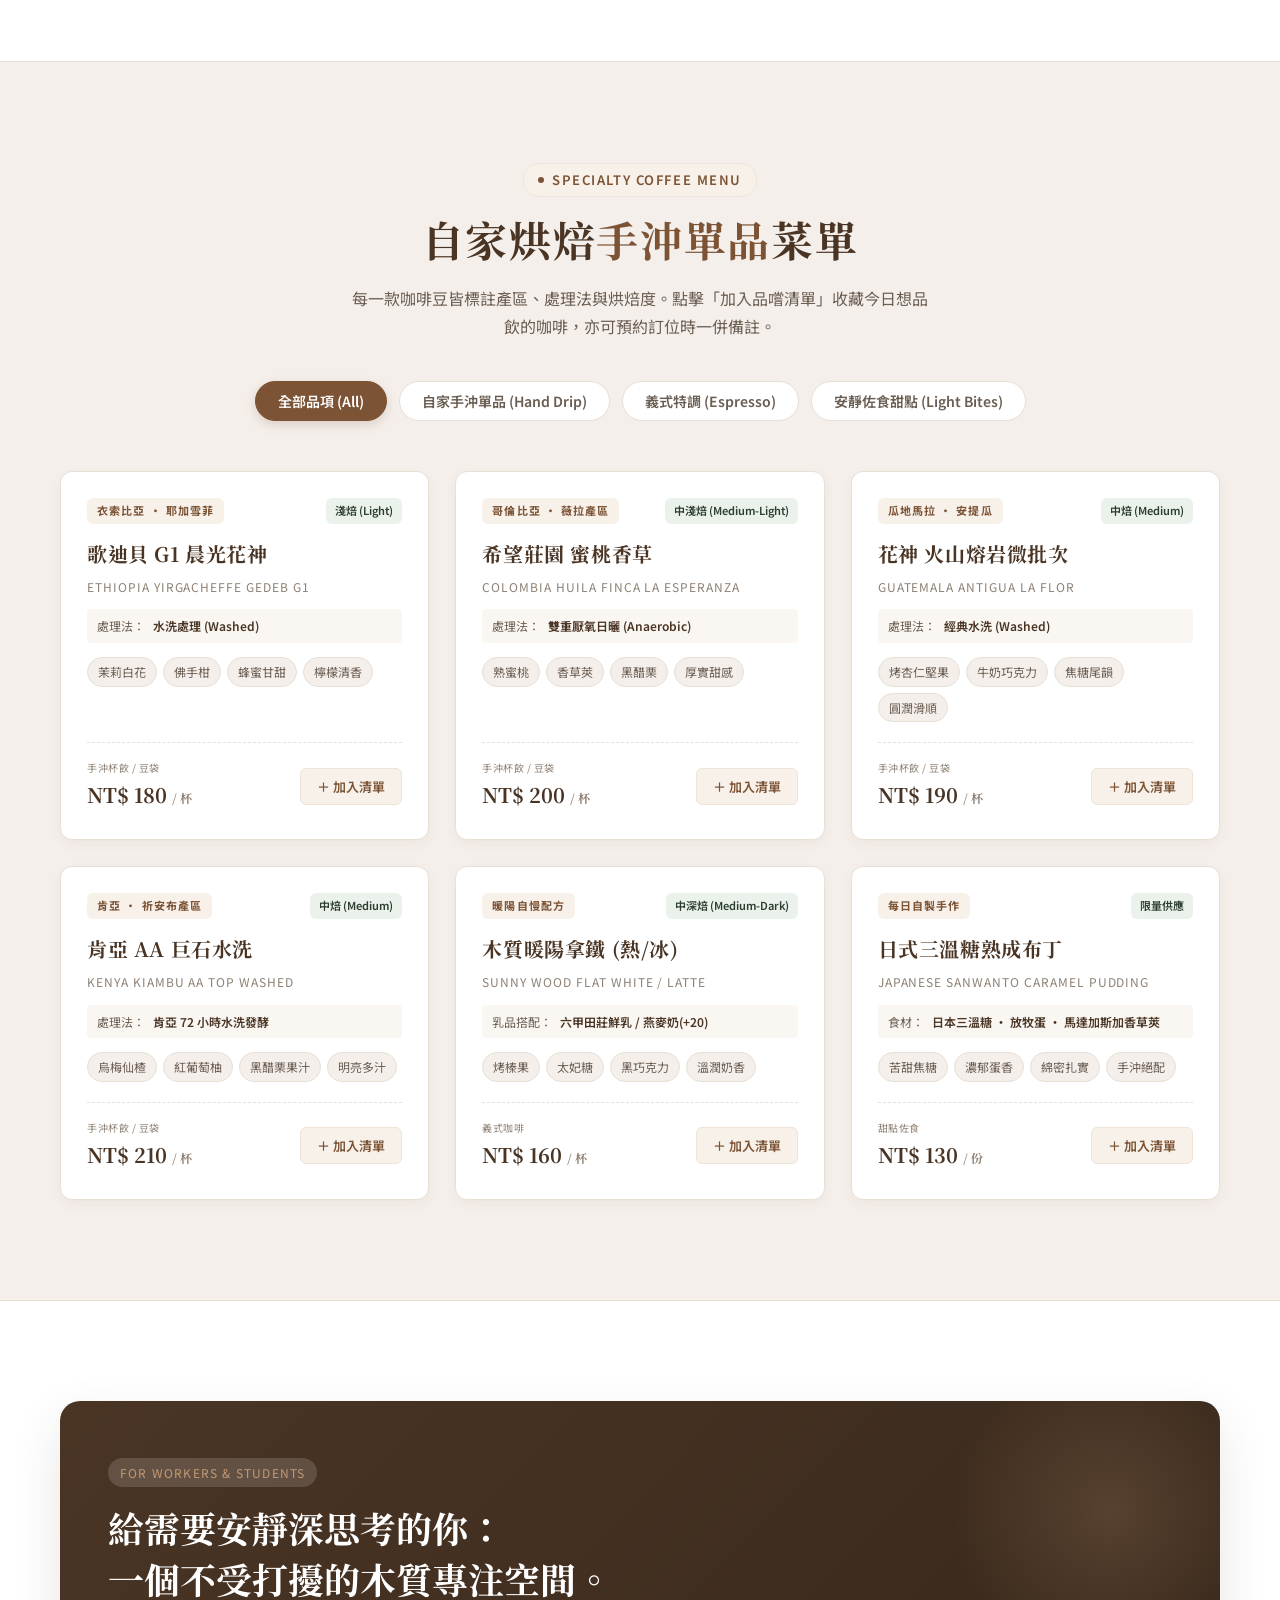
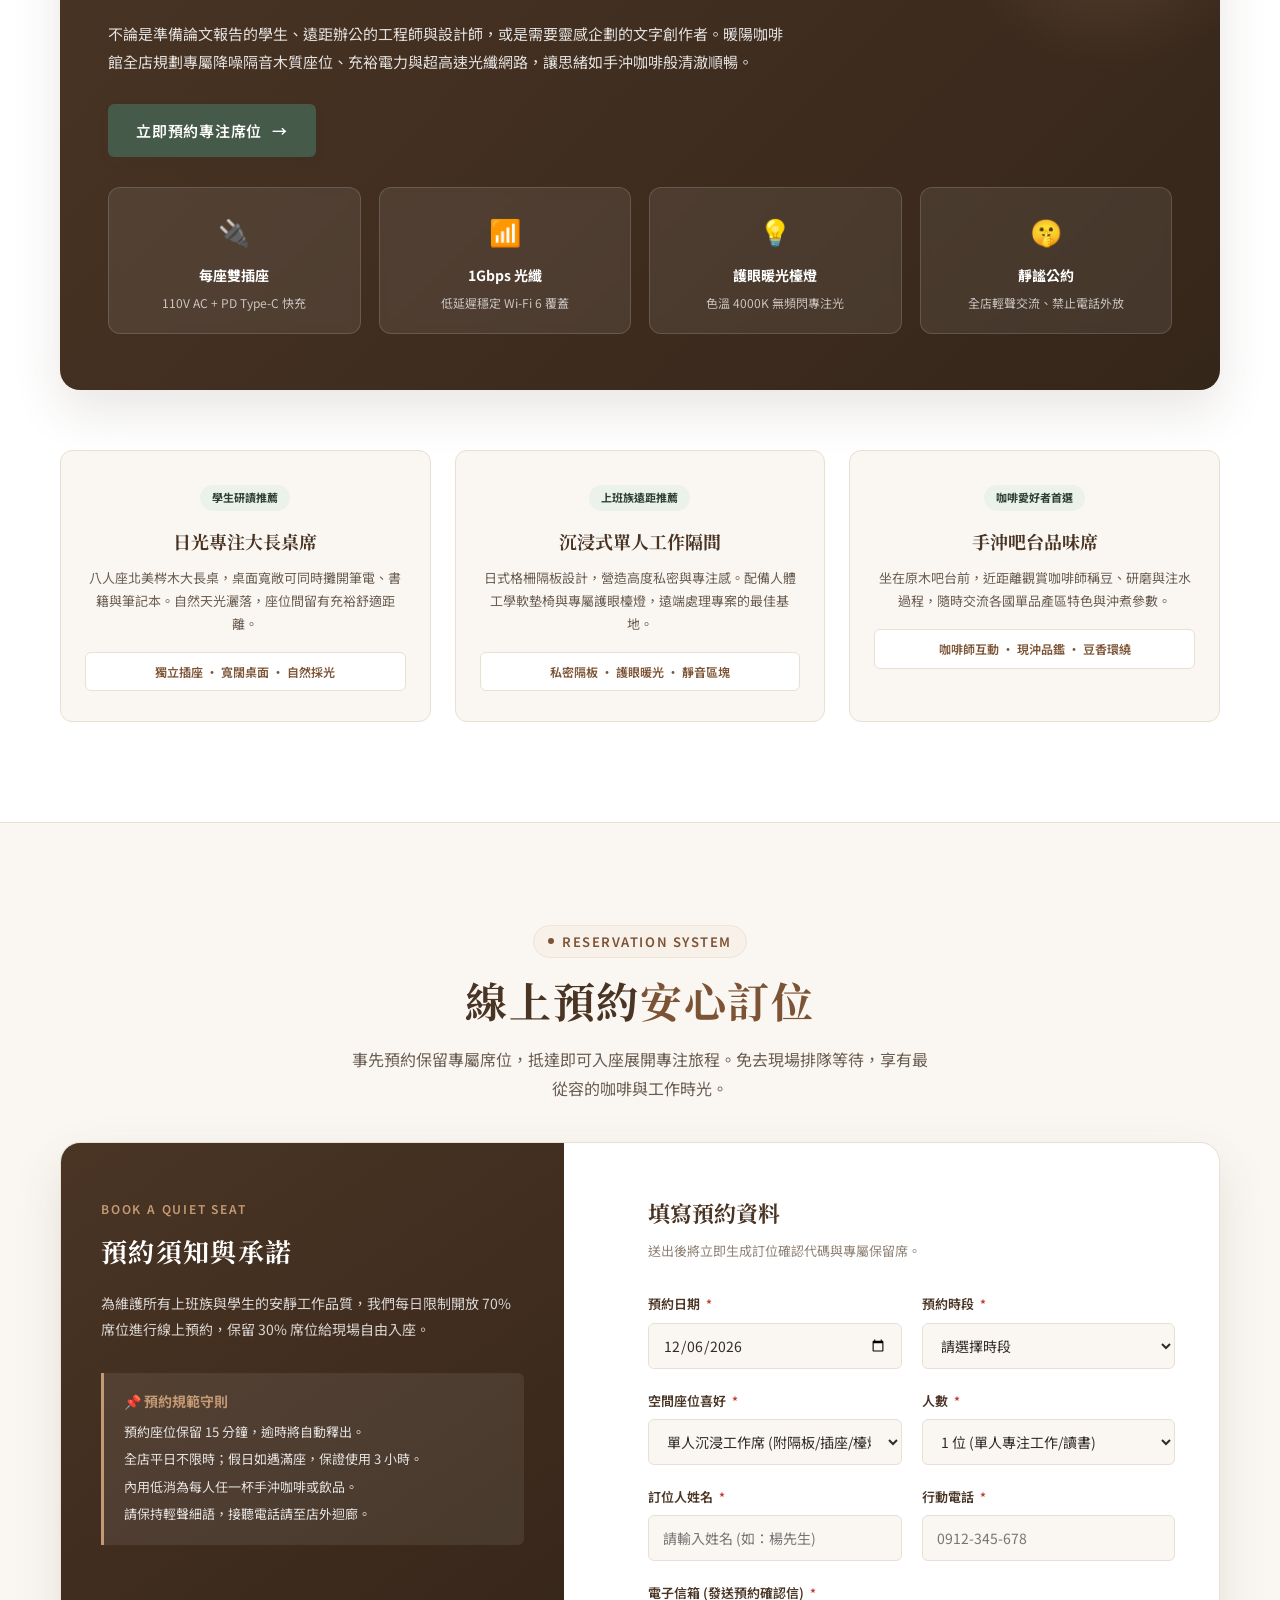
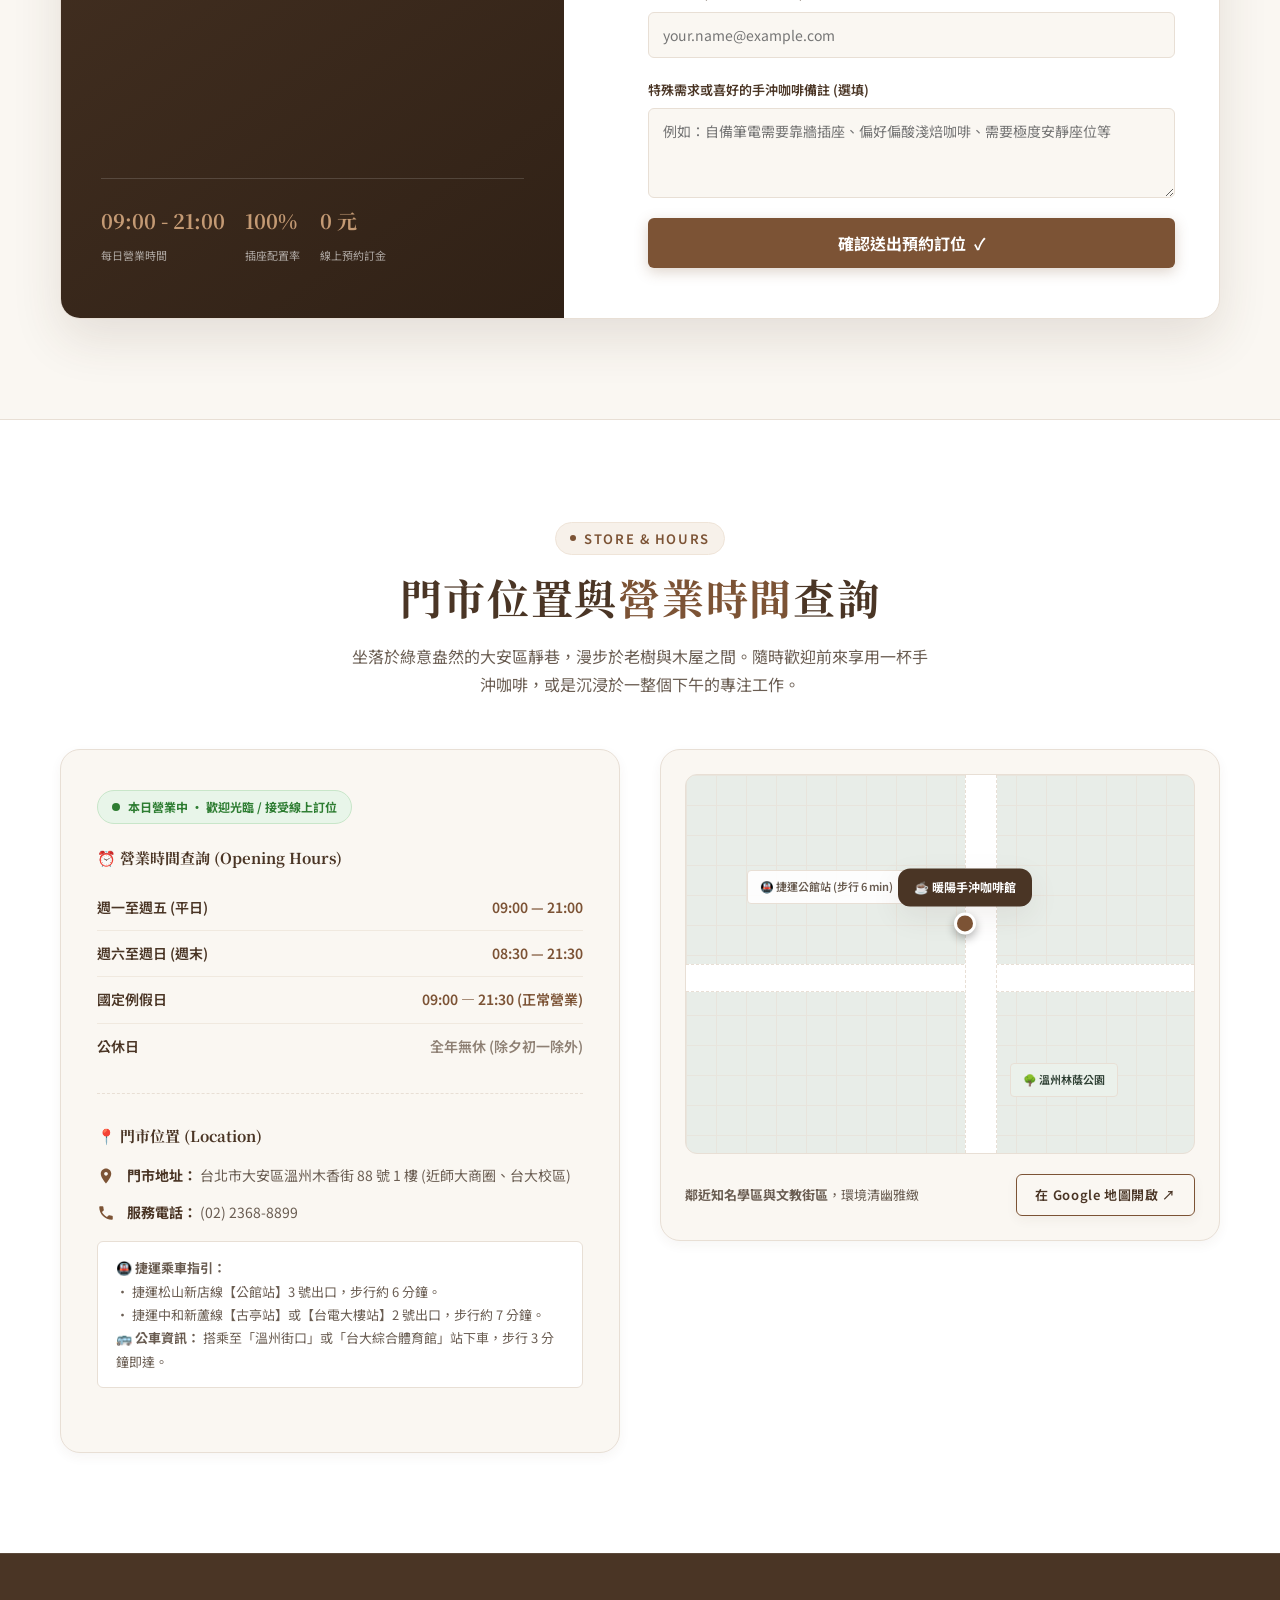
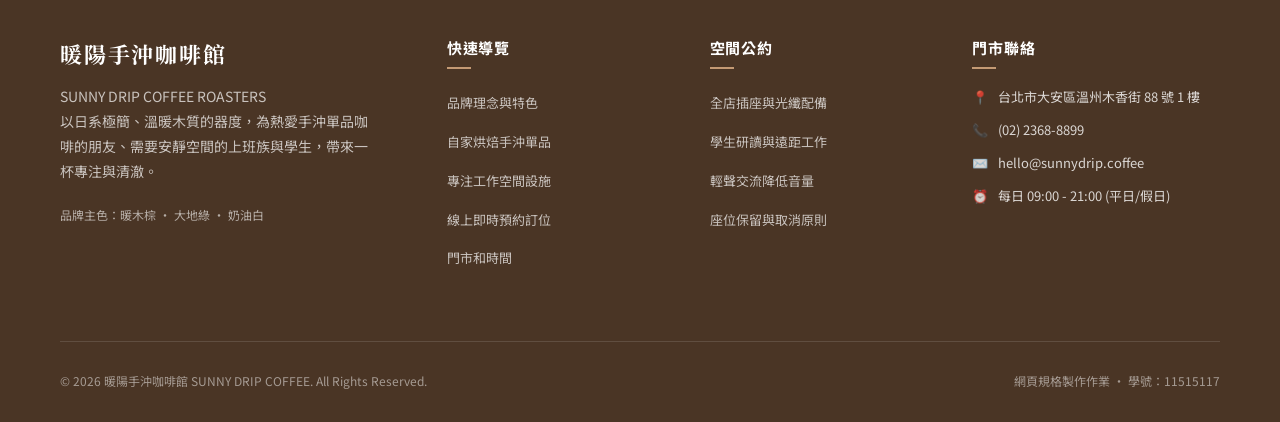
==== commit eeb30e65: "作業修改" ====
--- a/onepage/index.html
+++ b/onepage/index.html
@@ -1,450 +1,2781 @@
-<!doctype html>
+<!DOCTYPE html>
 <html lang="zh-Hant">
 <head>
   <meta charset="UTF-8">
   <meta name="viewport" content="width=device-width, initial-scale=1.0">
-  <meta name="description" content="藍天咖啡，為手沖咖啡愛好者挑選當季精品咖啡豆，讓每一杯都清澈、明亮、值得細品。">
-  <title>藍天咖啡｜讓風味，慢慢抵達</title>
+  <meta name="description" content="暖陽手沖咖啡館｜自家烘焙手沖單品咖啡、日系極簡溫暖木質空間，專為喜愛手沖咖啡與尋找安靜工作空間的上班族與學生打造。提供線上預約訂位、咖啡菜單與門市營業時間查詢。">
+  <title>暖陽手沖咖啡館 SUNNY DRIP COFFEE｜日系極簡・手沖自焙・安靜工作空間</title>
   <link rel="preconnect" href="https://fonts.googleapis.com">
   <link rel="preconnect" href="https://fonts.gstatic.com" crossorigin>
-  <link href="https://fonts.googleapis.com/css2?family=Noto+Sans+TC:wght@400;500;600;700&family=Noto+Serif+TC:wght@600;700;800;900&family=Playfair+Display:wght@600;700&display=swap" rel="stylesheet">
+  <link href="https://fonts.googleapis.com/css2?family=Noto+Sans+TC:wght@300;400;500;600;700&family=Noto+Serif+TC:wght@400;500;600;700;900&family=Zen+Maru+Gothic:wght@400;500;700&display=swap" rel="stylesheet">
   <style>
+    /* ----------------------------------------------------
+       品牌色彩與變數系統 (Brand Identity System)
+       暖木棕 (Warm Wood Brown)、大地綠 (Earth Green)、奶油白 (Cream White)
+       ---------------------------------------------------- */
     :root {
-      --navy: #062742;
-      --blue: #0c5b95;
-      --sky: #75c6e8;
-      --mist: #eaf5f7;
-      --cream: #fbfaf6;
-      --ink: #122534;
-      --muted: #607482;
-      --line: #d7e4e8;
-      --sand: #e5b66b;
-      --shadow: 0 18px 50px rgba(6, 39, 66, .13);
-    }
-
-    * { box-sizing: border-box; }
-    html { scroll-behavior: smooth; }
+      /* 奶油白主色調 (Cream White Palette) */
+      --cream-bg: #FAF7F2;
+      --cream-surface: #F5EFEB;
+      --cream-card: #FFFFFF;
+      --cream-border: #E8DFD5;
+      --cream-border-subtle: #F0E9DF;
+
+      /* 暖木棕色調 (Warm Wood Brown Palette) */
+      --wood-deep: #4A3525;
+      --wood-primary: #7C5335;
+      --wood-medium: #9C6E4A;
+      --wood-light: #C49A74;
+      --wood-soft: #EFE4D8;
+      --wood-tint: #F7F1EA;
+
+      /* 大地綠色調 (Earth Green Palette) */
+      --green-deep: #2D3E32;
+      --green-primary: #455A48;
+      --green-medium: #5B7560;
+      --green-light: #8FA693;
+      --green-soft: #EBF1EB;
+      --green-tint: #F4F7F4;
+
+      /* 文字與中性色 */
+      --text-main: #332B25;
+      --text-secondary: #6A5D52;
+      --text-muted: #8E8074;
+      --text-white: #FFFFFF;
+
+      /* 陰影與圓角 */
+      --shadow-sm: 0 4px 12px rgba(74, 53, 37, 0.05);
+      --shadow-md: 0 10px 30px rgba(74, 53, 37, 0.08);
+      --shadow-lg: 0 20px 50px rgba(74, 53, 37, 0.12);
+      --radius-sm: 6px;
+      --radius-md: 12px;
+      --radius-lg: 20px;
+      --radius-full: 9999px;
+
+      /* 轉場動畫 */
+      --transition: all 0.28s cubic-bezier(0.4, 0, 0.2, 1);
+    }
+
+    /* 基礎重設 */
+    *, *::before, *::after {
+      box-sizing: border-box;
+      margin: 0;
+      padding: 0;
+    }
+
+    html {
+      scroll-behavior: smooth;
+      font-size: 16px;
+    }
+
     body {
-      margin: 0;
-      color: var(--ink);
-      background: var(--cream);
-      font: 16px/1.7 "Noto Sans TC", sans-serif;
+      background-color: var(--cream-bg);
+      color: var(--text-main);
+      font-family: "Noto Sans TC", sans-serif;
+      font-weight: 400;
+      line-height: 1.8;
       -webkit-font-smoothing: antialiased;
-    }
-    a { color: inherit; text-decoration: none; }
-    button, input { font: inherit; }
-    button { cursor: pointer; }
-    .wrap { width: min(1120px, calc(100% - 48px)); margin: 0 auto; }
-    .eyebrow {
-      display: flex;
-      align-items: center;
+      overflow-x: hidden;
+      background-image: radial-gradient(var(--cream-border) 0.75px, transparent 0.75px);
+      background-size: 32px 32px;
+      background-position: 0 0;
+    }
+
+    img {
+      max-width: 100%;
+      height: auto;
+      display: block;
+    }
+
+    a {
+      color: inherit;
+      text-decoration: none;
+      transition: var(--transition);
+    }
+
+    button, input, select, textarea {
+      font-family: inherit;
+      font-size: inherit;
+      color: inherit;
+    }
+
+    button {
+      cursor: pointer;
+      border: none;
+      background: none;
+    }
+
+    ul, ol {
+      list-style: none;
+    }
+
+    .container {
+      width: min(1160px, calc(100% - 48px));
+      margin: 0 auto;
+    }
+
+    .serif {
+      font-family: "Noto Serif TC", serif;
+    }
+
+    .maru {
+      font-family: "Zen Maru Gothic", sans-serif;
+    }
+
+    /* ----------------------------------------------------
+       共用組件 (Shared Components)
+       ---------------------------------------------------- */
+    .section-tag {
+      display: inline-flex;
+      align-items: center;
+      gap: 8px;
+      padding: 4px 14px;
+      background: var(--wood-tint);
+      border: 1px solid var(--wood-soft);
+      border-radius: var(--radius-full);
+      color: var(--wood-primary);
+      font-size: 13px;
+      font-weight: 600;
+      letter-spacing: 0.12em;
+      margin-bottom: 14px;
+      text-transform: uppercase;
+    }
+
+    .section-tag::before {
+      content: "";
+      width: 6px;
+      height: 6px;
+      border-radius: 50%;
+      background: var(--wood-primary);
+    }
+
+    .section-title {
+      font-size: clamp(28px, 3.8vw, 42px);
+      font-weight: 700;
+      line-height: 1.35;
+      color: var(--wood-deep);
+      letter-spacing: 0.04em;
+      margin-bottom: 16px;
+    }
+
+    .section-title em {
+      font-style: normal;
+      color: var(--wood-primary);
+      position: relative;
+      display: inline-block;
+    }
+
+    .section-title em::after {
+      content: "";
+      position: absolute;
+      left: 0;
+      bottom: 2px;
+      width: 100%;
+      height: 4px;
+      background: var(--wood-soft);
+      z-index: -1;
+      border-radius: 2px;
+    }
+
+    .section-desc {
+      color: var(--text-secondary);
+      font-size: 16px;
+      max-width: 580px;
+      margin: 0 auto;
+      line-height: 1.8;
+    }
+
+    .text-center {
+      text-align: center;
+    }
+
+    .btn {
+      display: inline-flex;
+      align-items: center;
+      justify-content: center;
+      gap: 10px;
+      padding: 13px 28px;
+      border-radius: var(--radius-sm);
+      font-size: 15px;
+      font-weight: 600;
+      letter-spacing: 0.05em;
+      transition: var(--transition);
+      box-shadow: var(--shadow-sm);
+      position: relative;
+      overflow: hidden;
+    }
+
+    .btn:hover {
+      transform: translateY(-2px);
+      box-shadow: var(--shadow-md);
+    }
+
+    .btn-wood {
+      background: var(--wood-primary);
+      color: var(--text-white);
+    }
+
+    .btn-wood:hover {
+      background: var(--wood-deep);
+    }
+
+    .btn-green {
+      background: var(--green-primary);
+      color: var(--text-white);
+    }
+
+    .btn-green:hover {
+      background: var(--green-deep);
+    }
+
+    .btn-outline-wood {
+      background: transparent;
+      color: var(--wood-deep);
+      border: 1.5px solid var(--wood-primary);
+    }
+
+    .btn-outline-wood:hover {
+      background: var(--wood-tint);
+    }
+
+    /* ----------------------------------------------------
+       導覽列 (Header & Navigation)
+       ---------------------------------------------------- */
+    .site-header {
+      position: sticky;
+      top: 0;
+      z-index: 100;
+      background: rgba(250, 247, 242, 0.94);
+      backdrop-filter: blur(12px);
+      border-bottom: 1px solid var(--cream-border);
+      transition: var(--transition);
+    }
+
+    .header-inner {
+      display: flex;
+      align-items: center;
+      justify-content: space-between;
+      height: 78px;
+    }
+
+    .brand-logo {
+      display: flex;
+      align-items: center;
+      gap: 14px;
+    }
+
+    .brand-hanko {
+      width: 40px;
+      height: 40px;
+      background: var(--wood-primary);
+      color: #FFF;
+      border-radius: 8px;
+      display: grid;
+      place-items: center;
+      font-family: "Noto Serif TC", serif;
+      font-weight: 900;
+      font-size: 20px;
+      box-shadow: 0 4px 10px rgba(124, 83, 53, 0.25);
+      border: 2px solid #FFF;
+    }
+
+    .brand-names {
+      display: flex;
+      flex-direction: column;
+    }
+
+    .brand-title {
+      font-family: "Noto Serif TC", serif;
+      font-size: 20px;
+      font-weight: 700;
+      color: var(--wood-deep);
+      letter-spacing: 0.1em;
+      line-height: 1.2;
+    }
+
+    .brand-sub {
+      font-size: 11px;
+      letter-spacing: 0.18em;
+      color: var(--wood-medium);
+      font-weight: 500;
+      text-transform: uppercase;
+    }
+
+    .nav-menu {
+      display: flex;
+      align-items: center;
+      gap: 28px;
+    }
+
+    .nav-link {
+      font-size: 14px;
+      font-weight: 500;
+      color: var(--text-secondary);
+      letter-spacing: 0.05em;
+      position: relative;
+      padding: 6px 0;
+    }
+
+    .nav-link::after {
+      content: "";
+      position: absolute;
+      bottom: 0;
+      left: 0;
+      width: 0%;
+      height: 2px;
+      background: var(--wood-primary);
+      transition: var(--transition);
+      border-radius: 2px;
+    }
+
+    .nav-link:hover {
+      color: var(--wood-deep);
+    }
+
+    .nav-link:hover::after {
+      width: 100%;
+    }
+
+    .header-actions {
+      display: flex;
+      align-items: center;
+      gap: 14px;
+    }
+
+    .nav-reserve-btn {
+      padding: 10px 20px;
+      font-size: 14px;
+      background: var(--wood-primary);
+      color: #FFF;
+      border-radius: var(--radius-sm);
+      font-weight: 600;
+      display: inline-flex;
+      align-items: center;
+      gap: 6px;
+      transition: var(--transition);
+    }
+
+    .nav-reserve-btn:hover {
+      background: var(--wood-deep);
+    }
+
+    .menu-toggle {
+      display: none;
+      width: 40px;
+      height: 40px;
+      flex-direction: column;
+      justify-content: center;
+      align-items: center;
+      gap: 6px;
+    }
+
+    .menu-toggle span {
+      display: block;
+      width: 22px;
+      height: 2px;
+      background: var(--wood-deep);
+      transition: var(--transition);
+      border-radius: 2px;
+    }
+
+    /* ----------------------------------------------------
+       Hero 主視覺區域 (日系極簡、溫暖木質風)
+       ---------------------------------------------------- */
+    .hero-section {
+      position: relative;
+      padding: 70px 0 90px;
+      overflow: hidden;
+      background: linear-gradient(180deg, rgba(250, 247, 242, 0.4) 0%, rgba(245, 239, 235, 0.9) 100%);
+      border-bottom: 1px solid var(--cream-border);
+    }
+
+    .hero-grid {
+      display: grid;
+      grid-template-columns: 1.15fr 0.85fr;
+      gap: 48px;
+      align-items: center;
+    }
+
+    .hero-badge-group {
+      display: flex;
+      flex-wrap: wrap;
+      gap: 10px;
+      margin-bottom: 22px;
+    }
+
+    .hero-pill {
+      display: inline-flex;
+      align-items: center;
+      gap: 6px;
+      padding: 6px 14px;
+      background: #FFF;
+      border: 1px solid var(--cream-border);
+      border-radius: var(--radius-full);
+      font-size: 12px;
+      color: var(--wood-primary);
+      font-weight: 600;
+      box-shadow: 0 2px 6px rgba(74, 53, 37, 0.04);
+    }
+
+    .hero-title {
+      font-size: clamp(34px, 4.6vw, 54px);
+      line-height: 1.3;
+      font-weight: 800;
+      color: var(--wood-deep);
+      letter-spacing: 0.05em;
+      margin-bottom: 22px;
+    }
+
+    .hero-title .highlight {
+      color: var(--wood-primary);
+      position: relative;
+      display: inline-block;
+    }
+
+    .hero-subtitle {
+      font-size: clamp(16px, 1.8vw, 18px);
+      line-height: 1.85;
+      color: var(--text-secondary);
+      margin-bottom: 34px;
+      max-width: 540px;
+    }
+
+    .hero-cta-group {
+      display: flex;
+      flex-wrap: wrap;
+      gap: 16px;
+      margin-bottom: 38px;
+    }
+
+    .hero-features-bar {
+      display: flex;
+      align-items: center;
+      gap: 24px;
+      padding-top: 24px;
+      border-top: 1px dashed var(--cream-border);
+    }
+
+    .hero-feature-item {
+      display: flex;
+      align-items: center;
+      gap: 8px;
+      font-size: 13px;
+      color: var(--text-secondary);
+      font-weight: 500;
+    }
+
+    .hero-feature-item svg {
+      width: 18px;
+      height: 18px;
+      fill: var(--green-primary);
+    }
+
+    /* Hero 右側木質手沖藝術插圖 (CSS & SVG Art) */
+    .hero-artwork {
+      position: relative;
+      display: grid;
+      place-items: center;
+    }
+
+    .wood-card-frame {
+      width: 100%;
+      max-width: 440px;
+      aspect-ratio: 4 / 4.7;
+      background: #FFF;
+      border-radius: var(--radius-lg);
+      border: 1px solid var(--cream-border);
+      box-shadow: var(--shadow-lg);
+      padding: 24px;
+      position: relative;
+      display: flex;
+      flex-direction: column;
+      justify-content: space-between;
+      overflow: hidden;
+    }
+
+    .wood-card-frame::before {
+      content: "";
+      position: absolute;
+      top: -60px;
+      right: -60px;
+      width: 220px;
+      height: 220px;
+      background: radial-gradient(circle, rgba(196, 154, 116, 0.25) 0%, transparent 70%);
+      border-radius: 50%;
+    }
+
+    .wood-card-frame::after {
+      content: "";
+      position: absolute;
+      bottom: -40px;
+      left: -40px;
+      width: 180px;
+      height: 180px;
+      background: radial-gradient(circle, rgba(91, 117, 96, 0.18) 0%, transparent 70%);
+      border-radius: 50%;
+    }
+
+    .art-top-tag {
+      display: flex;
+      justify-content: space-between;
+      align-items: center;
+      font-size: 11px;
+      letter-spacing: 0.15em;
+      color: var(--text-muted);
+      border-bottom: 1px solid var(--cream-border-subtle);
+      padding-bottom: 10px;
+      position: relative;
+      z-index: 2;
+    }
+
+    .art-canvas {
+      position: relative;
+      z-index: 2;
+      width: 100%;
+      height: 260px;
+      display: grid;
+      place-items: center;
+    }
+
+    .dripper-svg {
+      width: 180px;
+      height: 230px;
+      filter: drop-shadow(0 12px 20px rgba(74, 53, 37, 0.15));
+    }
+
+    .art-bottom-desc {
+      position: relative;
+      z-index: 2;
+      background: var(--cream-surface);
+      padding: 16px;
+      border-radius: var(--radius-md);
+      border: 1px solid var(--cream-border);
+    }
+
+    .art-bottom-title {
+      font-size: 14px;
+      font-weight: 700;
+      color: var(--wood-deep);
+      margin-bottom: 4px;
+      display: flex;
+      align-items: center;
+      justify-content: space-between;
+    }
+
+    .art-bottom-title span {
+      font-size: 11px;
+      padding: 2px 8px;
+      background: var(--green-soft);
+      color: var(--green-deep);
+      border-radius: var(--radius-full);
+      font-weight: 600;
+    }
+
+    .art-bottom-p {
+      font-size: 12px;
+      color: var(--text-secondary);
+      line-height: 1.6;
+    }
+
+    .floating-note {
+      position: absolute;
+      bottom: -15px;
+      right: -10px;
+      background: var(--wood-deep);
+      color: #FFF;
+      padding: 10px 18px;
+      border-radius: var(--radius-md);
+      font-size: 12px;
+      font-weight: 600;
+      box-shadow: var(--shadow-md);
+      display: flex;
+      align-items: center;
+      gap: 8px;
+      z-index: 5;
+    }
+
+    .floating-note::before {
+      content: "☕";
+      font-size: 14px;
+    }
+
+    /* ----------------------------------------------------
+       品牌特色與理念 (Brand Philosophy & Audience)
+       ---------------------------------------------------- */
+    .about-section {
+      padding: 100px 0;
+      background: #FFF;
+    }
+
+    .about-grid {
+      display: grid;
+      grid-template-columns: repeat(3, 1fr);
+      gap: 30px;
+      margin-top: 54px;
+    }
+
+    .about-card {
+      background: var(--cream-bg);
+      border: 1px solid var(--cream-border);
+      border-radius: var(--radius-md);
+      padding: 36px 28px;
+      transition: var(--transition);
+      position: relative;
+    }
+
+    .about-card:hover {
+      transform: translateY(-5px);
+      box-shadow: var(--shadow-md);
+      border-color: var(--wood-light);
+    }
+
+    .about-icon {
+      width: 58px;
+      height: 58px;
+      border-radius: 14px;
+      display: grid;
+      place-items: center;
+      margin-bottom: 22px;
+      font-size: 26px;
+      background: #FFF;
+      border: 1px solid var(--cream-border);
+      box-shadow: var(--shadow-sm);
+    }
+
+    .about-card:nth-child(1) .about-icon {
+      color: var(--wood-primary);
+      background: var(--wood-tint);
+    }
+
+    .about-card:nth-child(2) .about-icon {
+      color: var(--green-primary);
+      background: var(--green-soft);
+    }
+
+    .about-card:nth-child(3) .about-icon {
+      color: var(--wood-deep);
+      background: var(--cream-surface);
+    }
+
+    .about-card-title {
+      font-size: 20px;
+      font-weight: 700;
+      color: var(--wood-deep);
+      margin-bottom: 12px;
+    }
+
+    .about-card-sub {
+      font-size: 12px;
+      letter-spacing: 0.1em;
+      color: var(--wood-medium);
+      margin-bottom: 14px;
+      display: block;
+      font-weight: 600;
+    }
+
+    .about-card-desc {
+      font-size: 14px;
+      color: var(--text-secondary);
+      line-height: 1.8;
+      margin-bottom: 18px;
+    }
+
+    .about-card-list {
+      border-top: 1px dashed var(--cream-border);
+      padding-top: 16px;
+    }
+
+    .about-card-list li {
+      display: flex;
+      align-items: center;
+      gap: 8px;
+      font-size: 13px;
+      color: var(--text-secondary);
+      margin-bottom: 8px;
+    }
+
+    .about-card-list li::before {
+      content: "✓";
+      color: var(--green-primary);
+      font-weight: 700;
+      font-size: 12px;
+    }
+
+    /* ----------------------------------------------------
+       咖啡菜單展示 (Coffee Menu Showcase)
+       ---------------------------------------------------- */
+    .menu-section {
+      padding: 100px 0;
+      background: var(--cream-surface);
+      border-top: 1px solid var(--cream-border);
+      border-bottom: 1px solid var(--cream-border);
+    }
+
+    .menu-filter-bar {
+      display: flex;
+      justify-content: center;
       gap: 12px;
-      margin: 0 0 18px;
-      color: var(--blue);
+      flex-wrap: wrap;
+      margin: 40px 0 50px;
+    }
+
+    .filter-btn {
+      padding: 9px 22px;
+      background: #FFF;
+      border: 1px solid var(--cream-border);
+      border-radius: var(--radius-full);
+      font-size: 14px;
+      font-weight: 600;
+      color: var(--text-secondary);
+      transition: var(--transition);
+    }
+
+    .filter-btn:hover {
+      border-color: var(--wood-primary);
+      color: var(--wood-primary);
+    }
+
+    .filter-btn.active {
+      background: var(--wood-primary);
+      color: #FFF;
+      border-color: var(--wood-primary);
+      box-shadow: 0 4px 12px rgba(124, 83, 53, 0.2);
+    }
+
+    .menu-grid {
+      display: grid;
+      grid-template-columns: repeat(3, 1fr);
+      gap: 26px;
+    }
+
+    .menu-card {
+      background: #FFF;
+      border: 1px solid var(--cream-border);
+      border-radius: var(--radius-md);
+      padding: 26px;
+      display: flex;
+      flex-direction: column;
+      justify-content: space-between;
+      transition: var(--transition);
+      box-shadow: var(--shadow-sm);
+      position: relative;
+    }
+
+    .menu-card:hover {
+      transform: translateY(-4px);
+      box-shadow: var(--shadow-md);
+      border-color: var(--wood-light);
+    }
+
+    .menu-header {
+      display: flex;
+      justify-content: space-between;
+      align-items: flex-start;
+      margin-bottom: 12px;
+    }
+
+    .menu-origin-tag {
       font-size: 11px;
       font-weight: 700;
-      letter-spacing: .18em;
-    }
-    .eyebrow::before { width: 28px; height: 1px; background: currentColor; content: ""; }
-    .section-title {
-      margin: 0;
-      font: 800 clamp(30px, 4vw, 46px)/1.28 "Noto Serif TC", serif;
-      letter-spacing: .045em;
-    }
-    .text-blue { color: var(--blue); }
-    .button, .outline-link {
+      letter-spacing: 0.1em;
+      color: var(--wood-primary);
+      background: var(--wood-tint);
+      padding: 3px 10px;
+      border-radius: var(--radius-sm);
+    }
+
+    .menu-roast-badge {
+      font-size: 11px;
+      font-weight: 600;
+      color: var(--green-deep);
+      background: var(--green-soft);
+      padding: 3px 9px;
+      border-radius: var(--radius-sm);
+    }
+
+    .menu-name {
+      font-size: 20px;
+      font-weight: 700;
+      color: var(--wood-deep);
+      margin-bottom: 4px;
+      letter-spacing: 0.03em;
+    }
+
+    .menu-en-name {
+      font-size: 12px;
+      color: var(--text-muted);
+      letter-spacing: 0.08em;
+      margin-bottom: 12px;
+      text-transform: uppercase;
+    }
+
+    .menu-process {
+      display: flex;
+      align-items: center;
+      gap: 8px;
+      font-size: 12px;
+      color: var(--text-secondary);
+      margin-bottom: 14px;
+      background: var(--cream-bg);
+      padding: 6px 10px;
+      border-radius: 4px;
+    }
+
+    .menu-process span {
+      font-weight: 600;
+      color: var(--wood-deep);
+    }
+
+    .flavor-pills {
+      display: flex;
+      flex-wrap: wrap;
+      gap: 6px;
+      margin-bottom: 20px;
+    }
+
+    .flavor-pill {
+      font-size: 12px;
+      background: var(--cream-surface);
+      color: var(--text-secondary);
+      padding: 3px 10px;
+      border-radius: var(--radius-full);
+      border: 1px solid var(--cream-border);
+    }
+
+    .menu-footer {
+      display: flex;
+      align-items: center;
+      justify-content: space-between;
+      border-top: 1px dashed var(--cream-border);
+      padding-top: 16px;
+      margin-top: auto;
+    }
+
+    .menu-price {
+      display: flex;
+      flex-direction: column;
+    }
+
+    .price-label {
+      font-size: 10px;
+      color: var(--text-muted);
+      letter-spacing: 0.05em;
+    }
+
+    .price-value {
+      font-size: 20px;
+      font-weight: 700;
+      color: var(--wood-deep);
+      font-family: "Noto Serif TC", serif;
+    }
+
+    .menu-add-btn {
+      padding: 8px 16px;
+      font-size: 13px;
+      font-weight: 600;
+      background: var(--wood-tint);
+      color: var(--wood-primary);
+      border: 1px solid var(--wood-soft);
+      border-radius: var(--radius-sm);
+      transition: var(--transition);
       display: inline-flex;
-      min-height: 50px;
-      align-items: center;
-      justify-content: center;
-      padding: 10px 23px;
-      border: 1px solid transparent;
-      border-radius: 2px;
+      align-items: center;
+      gap: 4px;
+    }
+
+    .menu-add-btn:hover {
+      background: var(--wood-primary);
+      color: #FFF;
+      border-color: var(--wood-primary);
+    }
+
+    /* ----------------------------------------------------
+       工作空間設施特色 (Workspace Experience)
+       ---------------------------------------------------- */
+    .workspace-section {
+      padding: 100px 0;
+      background: #FFF;
+    }
+
+    .workspace-banner {
+      background: linear-gradient(135deg, var(--wood-deep) 0%, #35261A 100%);
+      border-radius: var(--radius-lg);
+      color: #FFF;
+      padding: 56px 48px;
+      position: relative;
+      overflow: hidden;
+      box-shadow: var(--shadow-lg);
+      margin-bottom: 60px;
+    }
+
+    .workspace-banner::after {
+      content: "";
+      position: absolute;
+      top: -50px;
+      right: -50px;
+      width: 320px;
+      height: 320px;
+      background: radial-gradient(circle, rgba(196, 154, 116, 0.2) 0%, transparent 70%);
+      border-radius: 50%;
+    }
+
+    .workspace-banner-content {
+      position: relative;
+      z-index: 2;
+      max-width: 680px;
+    }
+
+    .workspace-tag {
+      display: inline-flex;
+      align-items: center;
+      gap: 6px;
+      padding: 4px 12px;
+      background: rgba(255, 255, 255, 0.15);
+      backdrop-filter: blur(4px);
+      border-radius: var(--radius-full);
+      font-size: 12px;
+      color: var(--wood-light);
+      margin-bottom: 16px;
+      letter-spacing: 0.1em;
+    }
+
+    .workspace-banner-title {
+      font-size: clamp(26px, 3.2vw, 36px);
+      font-weight: 700;
+      line-height: 1.4;
+      margin-bottom: 16px;
+      color: #FFF;
+    }
+
+    .workspace-banner-desc {
+      font-size: 15px;
+      line-height: 1.85;
+      color: rgba(255, 255, 255, 0.85);
+      margin-bottom: 28px;
+    }
+
+    .workspace-perks-grid {
+      display: grid;
+      grid-template-columns: repeat(4, 1fr);
+      gap: 18px;
+      margin-top: 30px;
+    }
+
+    .perk-box {
+      background: rgba(255, 255, 255, 0.08);
+      border: 1px solid rgba(255, 255, 255, 0.15);
+      border-radius: var(--radius-md);
+      padding: 20px;
+      text-align: center;
+      backdrop-filter: blur(4px);
+    }
+
+    .perk-icon {
+      font-size: 26px;
+      margin-bottom: 8px;
+    }
+
+    .perk-title {
       font-size: 14px;
       font-weight: 700;
-      letter-spacing: .04em;
-      transition: transform .25s ease, background-color .25s ease, color .25s ease, border-color .25s ease;
-    }
-    .button:hover, .outline-link:hover { transform: translateY(-2px); }
-    .button--sand { color: var(--navy); background: var(--sand); }
-    .button--sand:hover { background: #f1cb8b; }
-    .button--dark { color: var(--navy); background: #fff; }
-    .outline-link { border-color: rgba(255,255,255,.72); color: #fff; }
-    .outline-link:hover { color: var(--navy); background: #fff; }
-    :focus-visible { outline: 3px solid var(--sky); outline-offset: 4px; }
-
-    /* Header & hero */
-    .site-header { position: absolute; z-index: 20; top: 0; left: 0; width: 100%; border-bottom: 1px solid rgba(255,255,255,.28); }
-    .nav { min-height: 78px; display: flex; align-items: center; justify-content: space-between; gap: 20px; }
-    .brand { display: inline-flex; align-items: center; gap: 11px; color: #fff; }
-    .brand-mark { width: 29px; height: 29px; display: grid; place-items: center; border: 1px solid var(--sky); border-radius: 50%; color: var(--sky); font: 700 16px/1 "Playfair Display", serif; }
-    .brand-copy { display: grid; line-height: 1.05; }
-    .brand-copy strong { font-size: 13px; letter-spacing: .08em; }
-    .brand-copy small { margin-top: 4px; font-size: 8px; letter-spacing: .18em; opacity: .7; }
-    .nav-links { display: flex; align-items: center; gap: clamp(16px, 2.4vw, 31px); }
-    .nav-links a { position: relative; color: #fff; font-size: 13px; font-weight: 500; white-space: nowrap; }
-    .nav-links a:not(.nav-cta)::after { position: absolute; right: 0; bottom: -5px; left: auto; width: 0; height: 1px; background: var(--sky); content: ""; transition: width .25s ease; }
-    .nav-links a:not(.nav-cta):hover::after { right: auto; left: 0; width: 100%; }
-    .nav-links .nav-cta { padding: 8px 13px; border: 1px solid rgba(255,255,255,.72); }
-    .nav-links .nav-cta:hover { color: var(--navy); background: #fff; }
-    .menu-toggle { display: none; width: 42px; height: 42px; border: 1px solid rgba(255,255,255,.7); color: #fff; background: transparent; font-size: 23px; line-height: 1; }
-
-    .hero { position: relative; min-height: 704px; overflow: hidden; color: #fff; background: var(--navy); isolation: isolate; }
-    .hero::before { position: absolute; z-index: -2; top: -320px; right: -210px; width: 810px; height: 810px; border-radius: 50%; background: radial-gradient(circle, rgba(117,198,232,.38), rgba(12,91,149,.18) 38%, transparent 69%); content: ""; }
-    .hero::after { position: absolute; z-index: -1; right: 12%; bottom: -430px; width: 780px; height: 780px; border: 1px solid rgba(117,198,232,.18); border-radius: 50%; box-shadow: 0 0 0 65px rgba(117,198,232,.035), 0 0 0 154px rgba(117,198,232,.025); content: ""; }
-    .hero-grid { min-height: 704px; display: grid; grid-template-columns: 1.02fr .98fr; gap: 45px; align-items: center; padding: 122px 0 72px; }
-    .hero-copy { position: relative; z-index: 2; }
-    .hero .eyebrow { color: var(--sky); }
-    .hero h1 { max-width: 650px; margin: 0 0 23px; font: 800 clamp(42px, 5.5vw, 68px)/1.22 "Noto Serif TC", serif; letter-spacing: .05em; }
-    .hero h1 span { color: var(--sky); }
-    .hero-lede { max-width: 500px; margin: 0; color: rgba(255,255,255,.79); font-size: 16px; }
-    .hero-actions { display: flex; flex-wrap: wrap; gap: 12px; margin-top: 31px; }
-    .hero-note { margin: 31px 0 0; color: rgba(255,255,255,.55); font: 600 11px/1.5 "Playfair Display", serif; letter-spacing: .16em; }
-    .scroll-cue { position: absolute; bottom: 35px; left: 0; display: flex; align-items: center; gap: 10px; color: rgba(255,255,255,.63); font-size: 10px; font-weight: 600; letter-spacing: .18em; }
-    .scroll-cue::before { width: 38px; height: 1px; background: var(--sky); content: ""; }
-
-    .hero-art { position: relative; align-self: stretch; min-height: 470px; overflow: hidden; }
-    .hero-art .sun { position: absolute; top: 52px; right: 54px; width: clamp(138px, 18vw, 200px); aspect-ratio: 1; border-radius: 50%; background: #b9e8f5; box-shadow: 0 0 0 27px rgba(117,198,232,.09), 0 0 0 59px rgba(117,198,232,.045); }
-    .mountain { position: absolute; right: -11%; bottom: 6px; width: 116%; height: 260px; transform: skewY(-9deg); transform-origin: right bottom; background: linear-gradient(146deg, transparent 0 27%, rgba(61,145,184,.36) 27.3% 48%, rgba(17,97,143,.77) 48.3%); clip-path: polygon(0 62%, 28% 20%, 44% 57%, 68% 4%, 100% 57%, 100% 100%, 0 100%); }
-    .mountain--back { right: 13%; bottom: 98px; width: 108%; height: 220px; opacity: .46; transform: skewY(-4deg); background: #2a81ae; clip-path: polygon(0 84%, 31% 30%, 45% 62%, 66% 9%, 100% 66%, 100% 100%, 0 100%); }
-    .horizon { position: absolute; right: -4%; bottom: 0; width: 116%; height: 112px; background: linear-gradient(90deg, rgba(7,45,75,.5), #0d5684); transform: skewY(-4deg); }
-    .coffee-vessel { position: absolute; z-index: 4; right: 18%; bottom: 36px; width: 192px; height: 274px; filter: drop-shadow(18px 22px 14px rgba(0,0,0,.22)); }
-    .vessel-neck { position: absolute; top: 0; left: 62px; width: 68px; height: 42px; border: 7px solid #b3e2ef; border-bottom: 0; border-radius: 50% 50% 0 0; background: rgba(6,39,66,.62); }
-    .vessel-body { position: absolute; top: 33px; left: 18px; width: 150px; height: 212px; border: 7px solid #b3e2ef; border-radius: 31% 31% 42% 42% / 12% 12% 37% 37%; background: linear-gradient(90deg, rgba(30,112,151,.9), rgba(5,35,60,.9) 45%, rgba(83,167,198,.8)); overflow: hidden; }
-    .vessel-body::before { position: absolute; top: 15px; left: 0; width: 100%; height: 5px; background: rgba(197,237,244,.8); box-shadow: 0 48px rgba(197,237,244,.25), 0 95px rgba(197,237,244,.18), 0 145px rgba(197,237,244,.13); content: ""; }
-    .vessel-body::after { position: absolute; top: 5px; left: 48%; width: 24px; height: 200px; border-radius: 50%; background: rgba(218,247,251,.17); content: ""; }
-    .vessel-handle { position: absolute; right: 0; bottom: 49px; width: 62px; height: 98px; border: 10px solid #a9dce9; border-left: 0; border-radius: 0 53px 53px 0; }
-    .art-label { position: absolute; z-index: 5; right: 0; bottom: 64px; display: grid; gap: 3px; color: rgba(255,255,255,.73); font-size: 11px; letter-spacing: .1em; text-align: right; }
-    .art-label strong { color: var(--sky); font: 700 22px/1 "Playfair Display", serif; }
-
-    /* Story */
-    .story { padding: 118px 0; background: #fff; }
-    .story-grid { display: grid; grid-template-columns: .9fr 1.1fr; gap: clamp(45px, 8vw, 105px); align-items: center; }
-    .story-visual { position: relative; min-height: 416px; }
-    .seal { position: absolute; top: 0; left: 0; width: 310px; height: 310px; display: grid; place-items: center; border: 1px solid #a8d2df; border-radius: 50%; color: var(--blue); background: radial-gradient(circle at 35% 30%, #fff 0, #eaf6f8 68%, #d9edf1 100%); }
-    .seal::before, .seal::after { position: absolute; border: 1px solid rgba(12,91,149,.25); border-radius: 50%; content: ""; }
-    .seal::before { inset: 17px; }
-    .seal::after { inset: 44px; border-style: dashed; }
-    .seal-inner { position: relative; z-index: 1; display: grid; gap: 7px; text-align: center; }
-    .seal-inner b { font: 700 42px/1 "Playfair Display", serif; }
-    .seal-inner span { font-size: 13px; font-weight: 700; letter-spacing: .1em; }
-    .seal-inner small { font: 600 9px/1.5 "Playfair Display", serif; letter-spacing: .15em; }
-    .blue-note { position: absolute; right: 0; bottom: 0; width: 235px; padding: 27px 28px; color: #fff; background: var(--navy); box-shadow: var(--shadow); }
-    .blue-note .eyebrow { margin-bottom: 9px; color: var(--sky); font-size: 9px; }
-    .blue-note p { margin: 0; font: 700 20px/1.55 "Noto Serif TC", serif; letter-spacing: .05em; }
-    .story-copy p { margin: 19px 0 0; color: var(--muted); }
-    .inline-link { display: inline-flex; align-items: center; gap: 8px; margin-top: 24px; padding-bottom: 5px; border-bottom: 1px solid var(--blue); color: var(--blue); font-weight: 700; }
-    .inline-link:hover { color: var(--navy); }
-
-    /* Coffee collection */
-    .coffee { padding: 111px 0 120px; background: var(--mist); }
-    .section-heading { display: flex; align-items: end; justify-content: space-between; gap: 40px; margin-bottom: 39px; }
-    .section-heading p { max-width: 370px; margin: 0; color: var(--muted); }
-    .coffee-grid { display: grid; grid-template-columns: repeat(3, 1fr); gap: 19px; }
-    .coffee-card { position: relative; min-height: 384px; display: flex; flex-direction: column; overflow: hidden; padding: 30px; color: #fff; background: var(--navy); box-shadow: var(--shadow); }
-    .coffee-card:nth-child(2) { background: #106396; }
-    .coffee-card:nth-child(3) { background: #164c68; }
-    .coffee-card::after { position: absolute; right: -90px; bottom: -90px; width: 260px; height: 260px; border: 1px solid rgba(255,255,255,.24); border-radius: 50%; box-shadow: 0 0 0 27px rgba(255,255,255,.045), 0 0 0 65px rgba(255,255,255,.025); content: ""; }
-    .card-top, .coffee-card h3, .flavour, .card-footer { position: relative; z-index: 1; }
-    .card-top { color: var(--sky); font: 700 12px/1.3 "Playfair Display", serif; letter-spacing: .12em; }
-    .origin { margin: 25px 0 8px; color: rgba(255,255,255,.69); font-size: 10px; font-weight: 700; letter-spacing: .15em; }
-    .coffee-card h3 { margin: 0; font: 700 26px/1.38 "Noto Serif TC", serif; letter-spacing: .04em; }
-    .flavour { margin: 15px 0 0; color: rgba(255,255,255,.73); font-size: 14px; }
-    .card-footer { display: flex; align-items: end; justify-content: space-between; gap: 14px; margin-top: auto; }
-    .price { font: 700 15px/1.3 "Playfair Display", serif; letter-spacing: .04em; }
-    .save-coffee { padding: 0 0 5px; border: 0; border-bottom: 1px solid rgba(255,255,255,.72); color: #fff; background: transparent; font-size: 13px; font-weight: 700; white-space: nowrap; transition: color .2s, border-color .2s; }
-    .save-coffee:hover { border-color: var(--sand); color: var(--sand); }
-
-    /* Brew */
-    .brew { padding: 118px 0; background: #fff; }
-    .brew-grid { display: grid; grid-template-columns: .93fr 1.07fr; gap: clamp(42px, 8vw, 90px); align-items: center; }
-    .brew-art { position: relative; height: 414px; overflow: hidden; background: linear-gradient(136deg, #e3f4f7 0 48%, #f8fcfc 48% 100%); }
-    .brew-art::before { position: absolute; top: 37px; left: 35px; width: 68px; height: 41px; border-top: 1px solid #6cb4ce; border-bottom: 1px solid #6cb4ce; content: ""; }
-    .brew-art::after { position: absolute; top: 57px; left: 35px; width: 43px; border-top: 1px solid #6cb4ce; content: ""; }
-    .water-rings { position: absolute; top: 67px; left: 50%; width: 245px; height: 245px; border: 1px solid rgba(12,91,149,.27); border-radius: 50%; transform: translateX(-50%); box-shadow: 0 0 0 30px rgba(117,198,232,.12), 0 0 0 74px rgba(117,198,232,.065); }
-    .water-rings::before { position: absolute; top: 18px; left: 50%; width: 1px; height: 58px; background: #6bb8d1; content: ""; transform: translateX(-50%); }
-    .dripper { position: absolute; z-index: 2; top: 134px; left: 50%; width: 147px; height: 151px; border: 7px solid var(--blue); border-top: 0; background: linear-gradient(130deg, rgba(255,255,255,.85), rgba(117,198,232,.25)); clip-path: polygon(0 0, 100% 0, 74% 100%, 26% 100%); transform: translateX(-50%); }
-    .dripper::after { position: absolute; right: 32px; bottom: 19px; left: 32px; height: 33px; border-top: 2px solid rgba(12,91,149,.55); border-bottom: 2px solid rgba(12,91,149,.35); content: ""; }
-    .carafe { position: absolute; z-index: 1; bottom: 56px; left: 50%; width: 139px; height: 106px; border: 6px solid var(--blue); border-radius: 16px 16px 45% 45%; background: rgba(117,198,232,.23); transform: translateX(-50%); }
-    .carafe::before { position: absolute; top: -28px; left: 29px; width: 70px; height: 28px; border: 6px solid var(--blue); border-bottom: 0; border-radius: 50% 50% 0 0; content: ""; }
-    .brew-caption { position: absolute; right: 24px; bottom: 19px; color: var(--blue); text-align: right; }
-    .brew-caption span { display: block; font: 700 11px/1.5 "Playfair Display", serif; letter-spacing: .12em; }
-    .brew-caption strong { font: 700 24px/1.1 "Playfair Display", serif; }
-    .brew-copy > p { margin: 18px 0 25px; color: var(--muted); }
-    .brew-steps { border-top: 1px solid var(--line); }
-    .brew-step { display: grid; grid-template-columns: 52px 1fr; gap: 15px; padding: 18px 0; border-bottom: 1px solid var(--line); }
-    .step-number { color: var(--blue); font: 700 24px/1 "Playfair Display", serif; }
-    .brew-step h3 { margin: 0; font: 700 16px/1.5 "Noto Serif TC", serif; }
-    .brew-step p { margin: 4px 0 0; color: var(--muted); font-size: 14px; }
-
-    /* Subscribe and footer */
-    .visit { position: relative; overflow: hidden; padding: 108px 0 113px; color: #fff; text-align: center; background: var(--navy); }
-    .visit::before, .visit::after { position: absolute; width: 390px; height: 390px; border: 1px solid rgba(117,198,232,.17); border-radius: 50%; content: ""; }
-    .visit::before { top: -245px; left: -153px; box-shadow: 0 0 0 45px rgba(117,198,232,.035); }
-    .visit::after { right: -170px; bottom: -260px; box-shadow: 0 0 0 50px rgba(117,198,232,.035); }
-    .visit .wrap { position: relative; z-index: 1; max-width: 715px; }
-    .visit .eyebrow { justify-content: center; color: var(--sky); }
-    .visit h2 { margin: 0; font: 800 clamp(30px, 4vw, 46px)/1.3 "Noto Serif TC", serif; letter-spacing: .045em; }
-    .visit p { max-width: 510px; margin: 19px auto 29px; color: rgba(255,255,255,.72); }
-    .subscribe-form { display: flex; min-height: 58px; border: 1px solid rgba(255,255,255,.62); }
-    .subscribe-form input { min-width: 0; flex: 1; padding: 0 18px; border: 0; color: #fff; outline: none; background: transparent; }
-    .subscribe-form input::placeholder { color: rgba(255,255,255,.56); }
-    .subscribe-form button { padding: 0 23px; border: 0; color: var(--navy); background: var(--sand); font-size: 14px; font-weight: 700; white-space: nowrap; transition: background .2s; }
-    .subscribe-form button:hover { background: #f1cb8b; }
-    .site-footer { padding: 66px 0 23px; color: rgba(255,255,255,.68); background: #031c31; }
-    .footer-grid { display: grid; grid-template-columns: 1.45fr .8fr 1fr; gap: 55px; padding-bottom: 48px; }
-    .footer-brand .brand { margin-bottom: 16px; }
-    .footer-brand p { max-width: 330px; margin: 0; font-size: 14px; }
-    .footer-title { margin: 0 0 14px; color: var(--sky); font-size: 11px; font-weight: 700; letter-spacing: .18em; }
-    .footer-links { display: grid; gap: 8px; font-size: 14px; }
-    .footer-links a:hover { color: var(--sky); }
-    .footer-links address { font-style: normal; }
-    .footer-bottom { display: flex; justify-content: space-between; gap: 20px; padding-top: 20px; border-top: 1px solid rgba(255,255,255,.17); color: rgba(255,255,255,.44); font: 600 10px/1.5 "Playfair Display", serif; letter-spacing: .1em; }
-
-    .toast { position: fixed; z-index: 50; right: 22px; bottom: 22px; max-width: min(370px, calc(100vw - 44px)); padding: 14px 18px; border-left: 3px solid var(--sand); color: #fff; background: var(--navy); box-shadow: var(--shadow); font-size: 14px; opacity: 0; pointer-events: none; transform: translateY(12px); transition: opacity .25s ease, transform .25s ease; }
-    .toast.show { opacity: 1; transform: translateY(0); }
-    .reveal { opacity: 0; transform: translateY(18px); transition: opacity .65s ease, transform .65s ease; }
-    .reveal.visible { opacity: 1; transform: translateY(0); }
-
-    @media (max-width: 820px) {
-      .menu-toggle { display: grid; place-items: center; }
-      .nav { position: relative; }
-      .nav-links { position: absolute; top: 78px; right: -24px; left: -24px; max-height: 0; display: grid; gap: 0; overflow: hidden; background: #05233c; transition: max-height .35s ease; }
-      .nav-links.open { max-height: 300px; border-top: 1px solid rgba(255,255,255,.16); }
-      .nav-links a { display: block; padding: 13px 24px; }
-      .nav-links .nav-cta { margin: 5px 24px 15px; padding: 10px 13px; text-align: center; }
-      .hero { min-height: 710px; }
-      .hero-grid { min-height: 710px; grid-template-columns: 1fr; gap: 0; padding: 118px 0 43px; }
-      .hero-art { min-height: 276px; margin-top: -9px; }
-      .hero-art .sun { top: 19px; right: 20%; width: 130px; }
-      .mountain { height: 180px; }
-      .mountain--back { bottom: 69px; height: 150px; }
-      .coffee-vessel { right: 17%; bottom: -12px; transform: scale(.72); transform-origin: bottom right; }
-      .art-label { display: none; }
-      .scroll-cue { display: none; }
-      .story-grid, .brew-grid { grid-template-columns: 1fr; }
-      .story-visual { max-width: 525px; width: 100%; min-height: 400px; }
-      .coffee-grid { grid-template-columns: repeat(2, 1fr); }
-      .coffee-card:nth-child(3) { grid-column: span 2; }
-      .footer-grid { grid-template-columns: 1fr 1fr; }
-      .footer-brand { grid-column: 1 / -1; }
-    }
-    @media (max-width: 560px) {
-      .wrap { width: calc(100% - 34px); }
-      .nav-links { right: -17px; left: -17px; }
-      .hero { min-height: 680px; }
-      .hero-grid { min-height: 680px; padding-top: 106px; }
-      .hero h1 { font-size: 40px; }
-      .hero-lede { font-size: 14px; }
-      .hero-actions { gap: 9px; margin-top: 24px; }
-      .hero-actions .button, .hero-actions .outline-link { min-height: 46px; padding: 8px 15px; font-size: 13px; }
-      .hero-note { margin-top: 21px; }
-      .hero-art { min-height: 219px; }
-      .hero-art .sun { width: 92px; }
-      .coffee-vessel { right: 5%; bottom: -48px; transform: scale(.57); }
-      .story, .coffee, .brew { padding: 76px 0; }
-      .seal { width: 245px; height: 245px; }
-      .seal-inner b { font-size: 35px; }
-      .story-visual { min-height: 347px; }
-      .blue-note { width: 185px; padding: 20px; }
-      .blue-note p { font-size: 16px; }
-      .section-heading { display: block; margin-bottom: 28px; }
-      .section-heading p { margin-top: 14px; font-size: 14px; }
-      .coffee-grid { grid-template-columns: 1fr; }
-      .coffee-card, .coffee-card:nth-child(3) { min-height: 330px; grid-column: auto; }
-      .coffee-card { padding: 25px; }
-      .brew-art { height: 310px; }
-      .water-rings { top: 45px; width: 178px; height: 178px; box-shadow: 0 0 0 23px rgba(117,198,232,.12), 0 0 0 53px rgba(117,198,232,.065); }
-      .dripper { top: 95px; transform: translateX(-50%) scale(.75); }
-      .carafe { bottom: 37px; transform: translateX(-50%) scale(.75); }
-      .visit { padding: 76px 0; }
-      .subscribe-form { display: grid; gap: 0; border: 0; }
-      .subscribe-form input { min-height: 54px; border: 1px solid rgba(255,255,255,.62); }
-      .subscribe-form button { min-height: 54px; margin-top: 10px; }
-      .footer-grid { grid-template-columns: 1fr; gap: 33px; }
-      .footer-brand { grid-column: auto; }
-      .footer-bottom { display: grid; gap: 8px; }
-    }
-    @media (prefers-reduced-motion: reduce) {
-      html { scroll-behavior: auto; }
-      *, *::before, *::after { transition-duration: .01ms !important; animation-duration: .01ms !important; animation-iteration-count: 1 !important; }
-      .reveal { opacity: 1; transform: none; }
+      color: #FFF;
+      margin-bottom: 4px;
+    }
+
+    .perk-sub {
+      font-size: 12px;
+      color: rgba(255, 255, 255, 0.7);
+    }
+
+    .zones-grid {
+      display: grid;
+      grid-template-columns: repeat(3, 1fr);
+      gap: 24px;
+    }
+
+    .zone-card {
+      background: var(--cream-bg);
+      border: 1px solid var(--cream-border);
+      border-radius: var(--radius-md);
+      padding: 30px 24px;
+      text-align: center;
+      transition: var(--transition);
+    }
+
+    .zone-card:hover {
+      transform: translateY(-4px);
+      border-color: var(--wood-primary);
+      box-shadow: var(--shadow-md);
+    }
+
+    .zone-pill {
+      display: inline-block;
+      font-size: 11px;
+      font-weight: 700;
+      color: var(--green-deep);
+      background: var(--green-soft);
+      padding: 3px 12px;
+      border-radius: var(--radius-full);
+      margin-bottom: 14px;
+    }
+
+    .zone-title {
+      font-size: 18px;
+      font-weight: 700;
+      color: var(--wood-deep);
+      margin-bottom: 10px;
+    }
+
+    .zone-desc {
+      font-size: 13px;
+      color: var(--text-secondary);
+      line-height: 1.75;
+      margin-bottom: 16px;
+    }
+
+    .zone-meta {
+      font-size: 12px;
+      color: var(--wood-primary);
+      font-weight: 600;
+      background: #FFF;
+      padding: 8px;
+      border-radius: var(--radius-sm);
+      border: 1px solid var(--cream-border);
+    }
+
+    /* ----------------------------------------------------
+       線上預約訂位系統 (Online Reservation System)
+       ---------------------------------------------------- */
+    .booking-section {
+      padding: 100px 0;
+      background: var(--cream-bg);
+      border-top: 1px solid var(--cream-border);
+    }
+
+    .booking-wrapper {
+      display: grid;
+      grid-template-columns: 0.9fr 1.1fr;
+      gap: 40px;
+      background: #FFF;
+      border: 1px solid var(--cream-border);
+      border-radius: var(--radius-lg);
+      box-shadow: var(--shadow-lg);
+      overflow: hidden;
+    }
+
+    .booking-info-pane {
+      background: linear-gradient(145deg, var(--wood-deep) 0%, #302116 100%);
+      color: #FFF;
+      padding: 50px 40px;
+      display: flex;
+      flex-direction: column;
+      justify-content: space-between;
+    }
+
+    .booking-info-pane h3 {
+      font-size: 26px;
+      font-weight: 700;
+      margin-bottom: 16px;
+      letter-spacing: 0.05em;
+    }
+
+    .booking-info-pane p {
+      color: rgba(255, 255, 255, 0.8);
+      font-size: 14px;
+      line-height: 1.85;
+      margin-bottom: 30px;
+    }
+
+    .booking-rule-box {
+      background: rgba(255, 255, 255, 0.08);
+      border-left: 3px solid var(--wood-light);
+      padding: 16px 20px;
+      border-radius: 0 var(--radius-sm) var(--radius-sm) 0;
+      margin-bottom: 30px;
+    }
+
+    .booking-rule-box h4 {
+      font-size: 14px;
+      color: var(--wood-light);
+      margin-bottom: 6px;
+      font-weight: 700;
+    }
+
+    .booking-rule-box ul {
+      font-size: 13px;
+      color: rgba(255, 255, 255, 0.85);
+      line-height: 1.8;
+    }
+
+    .booking-rule-box li {
+      margin-bottom: 4px;
+    }
+
+    .booking-stat-row {
+      display: flex;
+      gap: 20px;
+      border-top: 1px solid rgba(255, 255, 255, 0.15);
+      padding-top: 24px;
+    }
+
+    .stat-mini-item span {
+      display: block;
+      font-size: 20px;
+      font-weight: 700;
+      color: var(--wood-light);
+      font-family: "Noto Serif TC", serif;
+    }
+
+    .stat-mini-item small {
+      font-size: 11px;
+      color: rgba(255, 255, 255, 0.6);
+    }
+
+    .booking-form-pane {
+      padding: 50px 44px;
+    }
+
+    .booking-form-title {
+      font-size: 22px;
+      font-weight: 700;
+      color: var(--wood-deep);
+      margin-bottom: 6px;
+    }
+
+    .booking-form-sub {
+      font-size: 13px;
+      color: var(--text-muted);
+      margin-bottom: 30px;
+    }
+
+    .form-grid {
+      display: grid;
+      grid-template-columns: 1fr 1fr;
+      gap: 20px;
+      margin-bottom: 20px;
+    }
+
+    .form-group {
+      display: flex;
+      flex-direction: column;
+      gap: 7px;
+    }
+
+    .form-group.full-width {
+      grid-column: span 2;
+    }
+
+    .form-label {
+      font-size: 13px;
+      font-weight: 600;
+      color: var(--wood-deep);
+      display: flex;
+      align-items: center;
+      gap: 6px;
+    }
+
+    .form-label .required {
+      color: #C0392B;
+      font-size: 12px;
+    }
+
+    .form-control {
+      width: 100%;
+      height: 46px;
+      padding: 0 14px;
+      background: var(--cream-bg);
+      border: 1px solid var(--cream-border);
+      border-radius: var(--radius-sm);
+      font-size: 14px;
+      color: var(--text-main);
+      outline: none;
+      transition: var(--transition);
+    }
+
+    .form-control:focus {
+      border-color: var(--wood-primary);
+      background: #FFF;
+      box-shadow: 0 0 0 3px rgba(124, 83, 53, 0.15);
+    }
+
+    textarea.form-control {
+      height: 90px;
+      padding: 12px 14px;
+      resize: vertical;
+    }
+
+    .submit-reserve-btn {
+      width: 100%;
+      height: 50px;
+      background: var(--wood-primary);
+      color: #FFF;
+      font-size: 16px;
+      font-weight: 700;
+      border-radius: var(--radius-sm);
+      margin-top: 10px;
+      display: flex;
+      align-items: center;
+      justify-content: center;
+      gap: 8px;
+      transition: var(--transition);
+      box-shadow: 0 4px 14px rgba(124, 83, 53, 0.25);
+    }
+
+    .submit-reserve-btn:hover {
+      background: var(--wood-deep);
+      transform: translateY(-2px);
+    }
+
+    /* ----------------------------------------------------
+       門市位置與營業時間查詢 (Store Location & Hours)
+       ---------------------------------------------------- */
+    .store-section {
+      padding: 100px 0;
+      background: #FFF;
+      border-top: 1px solid var(--cream-border);
+    }
+
+    .store-grid {
+      display: grid;
+      grid-template-columns: 1fr 1fr;
+      gap: 40px;
+      margin-top: 50px;
+      align-items: start;
+    }
+
+    .store-card {
+      background: var(--cream-bg);
+      border: 1px solid var(--cream-border);
+      border-radius: var(--radius-lg);
+      padding: 40px 36px;
+      box-shadow: var(--shadow-sm);
+    }
+
+    .store-status-badge {
+      display: inline-flex;
+      align-items: center;
+      gap: 8px;
+      padding: 5px 14px;
+      background: #E8F5E9;
+      color: #2E7D32;
+      border-radius: var(--radius-full);
+      font-size: 12px;
+      font-weight: 700;
+      margin-bottom: 20px;
+      border: 1px solid #C8E6C9;
+    }
+
+    .status-dot {
+      width: 8px;
+      height: 8px;
+      background: #2E7D32;
+      border-radius: 50%;
+      animation: pulse 2s infinite;
+    }
+
+    @keyframes pulse {
+      0% { transform: scale(0.95); box-shadow: 0 0 0 0 rgba(46, 125, 50, 0.7); }
+      70% { transform: scale(1); box-shadow: 0 0 0 8px rgba(46, 125, 50, 0); }
+      100% { transform: scale(0.95); box-shadow: 0 0 0 0 rgba(46, 125, 50, 0); }
+    }
+
+    .store-hours-block {
+      margin-bottom: 28px;
+      border-bottom: 1px dashed var(--cream-border);
+      padding-bottom: 24px;
+    }
+
+    .store-subtitle {
+      font-size: 15px;
+      font-weight: 700;
+      color: var(--wood-deep);
+      margin-bottom: 14px;
+      display: flex;
+      align-items: center;
+      gap: 8px;
+    }
+
+    .hours-table {
+      width: 100%;
+      border-collapse: collapse;
+      font-size: 14px;
+    }
+
+    .hours-table tr {
+      border-bottom: 1px solid var(--cream-border-subtle);
+    }
+
+    .hours-table tr:last-child {
+      border-bottom: none;
+    }
+
+    .hours-table td {
+      padding: 10px 0;
+      color: var(--text-secondary);
+    }
+
+    .hours-table td.day {
+      font-weight: 600;
+      color: var(--wood-deep);
+      width: 45%;
+    }
+
+    .hours-table td.time {
+      text-align: right;
+      color: var(--wood-primary);
+      font-weight: 600;
+    }
+
+    .store-location-block {
+      margin-bottom: 24px;
+    }
+
+    .location-info-row {
+      display: flex;
+      align-items: flex-start;
+      gap: 12px;
+      font-size: 14px;
+      color: var(--text-secondary);
+      margin-bottom: 12px;
+    }
+
+    .location-info-row svg {
+      width: 18px;
+      height: 18px;
+      fill: var(--wood-primary);
+      flex-shrink: 0;
+      margin-top: 4px;
+    }
+
+    .location-info-row strong {
+      color: var(--wood-deep);
+    }
+
+    .transport-tips {
+      background: #FFF;
+      border: 1px solid var(--cream-border);
+      border-radius: var(--radius-sm);
+      padding: 14px 18px;
+      font-size: 13px;
+      color: var(--text-secondary);
+      line-height: 1.8;
+      margin-top: 16px;
+    }
+
+    /* 門市地圖可視化區域 */
+    .store-map-card {
+      background: var(--cream-bg);
+      border: 1px solid var(--cream-border);
+      border-radius: var(--radius-lg);
+      padding: 24px;
+      display: flex;
+      flex-direction: column;
+      gap: 20px;
+      box-shadow: var(--shadow-sm);
+    }
+
+    .map-visual-box {
+      width: 100%;
+      height: 380px;
+      background: #E8EDE8;
+      border-radius: var(--radius-md);
+      position: relative;
+      overflow: hidden;
+      border: 1px solid var(--cream-border);
+      display: grid;
+      place-items: center;
+    }
+
+    .map-grid-pattern {
+      position: absolute;
+      inset: 0;
+      background-image: linear-gradient(var(--cream-border) 1px, transparent 1px),
+                        linear-gradient(90deg, var(--cream-border) 1px, transparent 1px);
+      background-size: 30px 30px;
+      opacity: 0.6;
+    }
+
+    .map-road-h {
+      position: absolute;
+      top: 50%;
+      left: 0;
+      width: 100%;
+      height: 28px;
+      background: #FFF;
+      border-top: 1px dashed var(--cream-border);
+      border-bottom: 1px dashed var(--cream-border);
+    }
+
+    .map-road-v {
+      position: absolute;
+      top: 0;
+      left: 55%;
+      width: 32px;
+      height: 100%;
+      background: #FFF;
+      border-left: 1px dashed var(--cream-border);
+      border-right: 1px dashed var(--cream-border);
+    }
+
+    .map-pin {
+      position: absolute;
+      top: 42%;
+      left: 55%;
+      transform: translate(-50%, -100%);
+      display: flex;
+      flex-direction: column;
+      align-items: center;
+      z-index: 10;
+    }
+
+    .map-bubble {
+      background: var(--wood-deep);
+      color: #FFF;
+      padding: 8px 16px;
+      border-radius: var(--radius-md);
+      font-size: 12px;
+      font-weight: 700;
+      white-space: nowrap;
+      box-shadow: var(--shadow-md);
+      margin-bottom: 6px;
+      display: flex;
+      align-items: center;
+      gap: 6px;
+    }
+
+    .map-pointer {
+      width: 22px;
+      height: 22px;
+      background: var(--wood-primary);
+      border: 3px solid #FFF;
+      border-radius: 50%;
+      box-shadow: 0 4px 10px rgba(0,0,0,0.3);
+      animation: bounce 1.8s infinite alternate;
+    }
+
+    @keyframes bounce {
+      0% { transform: translateY(0); }
+      100% { transform: translateY(-8px); }
+    }
+
+    .map-landmark {
+      position: absolute;
+      padding: 6px 12px;
+      background: rgba(255, 255, 255, 0.9);
+      border: 1px solid var(--cream-border);
+      border-radius: 4px;
+      font-size: 11px;
+      font-weight: 600;
+      color: var(--text-secondary);
+    }
+
+    .landmark-mrt {
+      top: 25%;
+      left: 12%;
+    }
+
+    .landmark-park {
+      bottom: 15%;
+      right: 15%;
+      background: var(--green-soft);
+      color: var(--green-deep);
+    }
+
+    .map-action-bar {
+      display: flex;
+      justify-content: space-between;
+      align-items: center;
+      flex-wrap: wrap;
+      gap: 12px;
+    }
+
+    .map-action-text {
+      font-size: 13px;
+      color: var(--text-secondary);
+    }
+
+    /* ----------------------------------------------------
+       頁尾 (Footer)
+       ---------------------------------------------------- */
+    .site-footer {
+      background: var(--wood-deep);
+      color: rgba(255, 255, 255, 0.8);
+      padding: 80px 0 30px;
+      border-top: 1px solid rgba(255, 255, 255, 0.1);
+    }
+
+    .footer-grid {
+      display: grid;
+      grid-template-columns: 1.4fr 0.9fr 0.9fr 1fr;
+      gap: 40px;
+      margin-bottom: 60px;
+    }
+
+    .footer-brand-title {
+      font-family: "Noto Serif TC", serif;
+      font-size: 22px;
+      font-weight: 700;
+      color: #FFF;
+      margin-bottom: 10px;
+      letter-spacing: 0.08em;
+    }
+
+    .footer-brand-desc {
+      font-size: 14px;
+      line-height: 1.8;
+      color: rgba(255, 255, 255, 0.7);
+      margin-bottom: 20px;
+      max-width: 320px;
+    }
+
+    .footer-col-title {
+      font-size: 15px;
+      font-weight: 700;
+      color: #FFF;
+      margin-bottom: 18px;
+      letter-spacing: 0.06em;
+      position: relative;
+      padding-bottom: 8px;
+    }
+
+    .footer-col-title::after {
+      content: "";
+      position: absolute;
+      bottom: 0;
+      left: 0;
+      width: 24px;
+      height: 2px;
+      background: var(--wood-light);
+    }
+
+    .footer-links li {
+      margin-bottom: 10px;
+    }
+
+    .footer-links a {
+      font-size: 13px;
+      color: rgba(255, 255, 255, 0.7);
+      transition: var(--transition);
+    }
+
+    .footer-links a:hover {
+      color: #FFF;
+      padding-left: 4px;
+    }
+
+    .footer-contact-item {
+      display: flex;
+      align-items: flex-start;
+      gap: 10px;
+      font-size: 13px;
+      margin-bottom: 12px;
+      line-height: 1.6;
+    }
+
+    .footer-bottom {
+      border-top: 1px solid rgba(255, 255, 255, 0.12);
+      padding-top: 28px;
+      display: flex;
+      justify-content: space-between;
+      align-items: center;
+      font-size: 12px;
+      color: rgba(255, 255, 255, 0.5);
+      flex-wrap: wrap;
+      gap: 12px;
+    }
+
+    /* ----------------------------------------------------
+       通知彈窗 (Toast Notification & Confirmation Modal)
+       ---------------------------------------------------- */
+    .toast-msg {
+      position: fixed;
+      bottom: 30px;
+      right: 30px;
+      background: var(--wood-deep);
+      color: #FFF;
+      padding: 14px 24px;
+      border-radius: var(--radius-md);
+      box-shadow: var(--shadow-lg);
+      font-size: 14px;
+      display: flex;
+      align-items: center;
+      gap: 10px;
+      z-index: 999;
+      transform: translateY(100px);
+      opacity: 0;
+      transition: var(--transition);
+      border-left: 4px solid var(--wood-light);
+    }
+
+    .toast-msg.show {
+      transform: translateY(0);
+      opacity: 1;
+    }
+
+    .modal-backdrop {
+      position: fixed;
+      inset: 0;
+      background: rgba(0, 0, 0, 0.6);
+      backdrop-filter: blur(4px);
+      display: grid;
+      place-items: center;
+      z-index: 1000;
+      opacity: 0;
+      visibility: hidden;
+      transition: var(--transition);
+      padding: 20px;
+    }
+
+    .modal-backdrop.active {
+      opacity: 1;
+      visibility: visible;
+    }
+
+    .modal-box {
+      background: #FFF;
+      border-radius: var(--radius-lg);
+      width: min(500px, 100%);
+      padding: 36px 32px;
+      box-shadow: var(--shadow-lg);
+      text-align: center;
+      transform: scale(0.92);
+      transition: var(--transition);
+      border: 1px solid var(--cream-border);
+    }
+
+    .modal-backdrop.active .modal-box {
+      transform: scale(1);
+    }
+
+    .modal-icon {
+      width: 64px;
+      height: 64px;
+      background: var(--green-soft);
+      color: var(--green-deep);
+      border-radius: 50%;
+      display: grid;
+      place-items: center;
+      font-size: 30px;
+      margin: 0 auto 18px;
+    }
+
+    .modal-title {
+      font-size: 22px;
+      font-weight: 700;
+      color: var(--wood-deep);
+      margin-bottom: 10px;
+    }
+
+    .modal-desc {
+      font-size: 14px;
+      color: var(--text-secondary);
+      line-height: 1.7;
+      margin-bottom: 24px;
+    }
+
+    .modal-receipt {
+      background: var(--cream-bg);
+      border: 1px solid var(--cream-border);
+      border-radius: var(--radius-md);
+      padding: 18px;
+      text-align: left;
+      font-size: 13px;
+      margin-bottom: 24px;
+      line-height: 1.8;
+    }
+
+    .modal-receipt-row {
+      display: flex;
+      justify-content: space-between;
+      border-bottom: 1px dashed var(--cream-border);
+      padding: 6px 0;
+    }
+
+    .modal-receipt-row:last-child {
+      border-bottom: none;
+    }
+
+    .modal-close-btn {
+      width: 100%;
+      height: 46px;
+      background: var(--wood-primary);
+      color: #FFF;
+      font-weight: 600;
+      border-radius: var(--radius-sm);
+      transition: var(--transition);
+    }
+
+    .modal-close-btn:hover {
+      background: var(--wood-deep);
+    }
+
+    /* ----------------------------------------------------
+       響應式設計 (Responsive Design)
+       ---------------------------------------------------- */
+    @media (max-width: 992px) {
+      .hero-grid {
+        grid-template-columns: 1fr;
+        gap: 40px;
+      }
+      .wood-card-frame {
+        max-width: 480px;
+        margin: 0 auto;
+      }
+      .about-grid, .menu-grid, .zones-grid {
+        grid-template-columns: repeat(2, 1fr);
+      }
+      .workspace-perks-grid {
+        grid-template-columns: repeat(2, 1fr);
+      }
+      .booking-wrapper {
+        grid-template-columns: 1fr;
+      }
+      .store-grid {
+        grid-template-columns: 1fr;
+      }
+      .footer-grid {
+        grid-template-columns: repeat(2, 1fr);
+      }
+    }
+
+    @media (max-width: 768px) {
+      .nav-menu {
+        position: fixed;
+        top: 78px;
+        left: 0;
+        right: 0;
+        background: #FAF7F2;
+        flex-direction: column;
+        padding: 24px;
+        gap: 18px;
+        border-bottom: 1px solid var(--cream-border);
+        box-shadow: var(--shadow-md);
+        display: none;
+      }
+      .nav-menu.open {
+        display: flex;
+      }
+      .menu-toggle {
+        display: flex;
+      }
+      .nav-reserve-btn {
+        display: none;
+      }
+      .about-grid, .menu-grid, .zones-grid {
+        grid-template-columns: 1fr;
+      }
+      .form-grid {
+        grid-template-columns: 1fr;
+      }
+      .form-group.full-width {
+        grid-column: span 1;
+      }
+      .booking-form-pane {
+        padding: 34px 22px;
+      }
+      .booking-info-pane {
+        padding: 36px 24px;
+      }
+      .store-card {
+        padding: 28px 20px;
+      }
+      .workspace-banner {
+        padding: 36px 24px;
+      }
+      .footer-grid {
+        grid-template-columns: 1fr;
+      }
     }
   </style>
 </head>
 <body>
+
+  <!-- ================= 頁首導覽 (Header) ================= -->
   <header class="site-header" id="top">
-    <nav class="nav wrap" aria-label="主要導覽">
-      <a class="brand" href="#top" aria-label="回到藍天咖啡首頁">
-        <span class="brand-mark" aria-hidden="true">B</span>
-        <span class="brand-copy"><strong>藍天咖啡</strong><small>BLUE SKY COFFEE</small></span>
-      </a>
-      <button class="menu-toggle" type="button" aria-controls="navLinks" aria-expanded="false" aria-label="開啟導覽選單">☰</button>
-      <div class="nav-links" id="navLinks">
-        <a href="#story">我們的品牌故事</a>
-        <a href="#coffee">本季選豆</a>
-        <a href="#brew">沖煮日常</a>
-        <a class="nav-cta" href="#visit">訂閱風味通信</a>
+    <div class="container">
+      <div class="header-inner">
+        <!-- 品牌名稱與標誌 -->
+        <a href="#top" class="brand-logo" aria-label="暖陽手沖咖啡館 首頁">
+          <div class="brand-hanko">陽</div>
+          <div class="brand-names">
+            <span class="brand-title">暖陽手沖咖啡館</span>
+            <span class="brand-sub">SUNNY DRIP COFFEE</span>
+          </div>
+        </a>
+
+        <!-- 導覽連結 (依據 onepage.md 修改：門市和時間) -->
+        <nav class="nav-menu" id="navMenu" aria-label="主要導覽選單">
+          <a href="#about" class="nav-link">品牌理念</a>
+          <a href="#menu" class="nav-link">手沖菜單</a>
+          <a href="#workspace" class="nav-link">工作空間</a>
+          <a href="#booking" class="nav-link">預約訂位</a>
+          <a href="#store" class="nav-link">門市和時間</a>
+        </nav>
+
+        <!-- 預約捷徑與行動選單開關 -->
+        <div class="header-actions">
+          <a href="#booking" class="nav-reserve-btn">
+            <span>📅 線上訂位</span>
+          </a>
+          <button class="menu-toggle" id="menuToggle" aria-label="切換選單" aria-expanded="false" aria-controls="navMenu">
+            <span></span>
+            <span></span>
+            <span></span>
+          </button>
+        </div>
       </div>
-    </nav>
+    </div>
   </header>
 
   <main>
-    <section class="hero" aria-labelledby="heroTitle">
-      <div class="wrap hero-grid">
-        <div class="hero-copy">
-          <p class="eyebrow">HAND BREWED · SLOWLY ROASTED</p>
-          <h1 id="heroTitle">讓風味，在<span>藍天</span>下慢慢抵達。</h1>
-          <p class="hero-lede">藍天咖啡為喜歡手沖的您，挑選值得細品的單一產區咖啡豆。從第一縷花香，到最後一口回甘，每一杯都有屬於自己的晴朗天氣。</p>
-          <div class="hero-actions">
-            <a class="button button--sand" href="#coffee">探索本季咖啡豆 →</a>
-            <a class="outline-link" href="#story">認識藍天</a>
+    <!-- ================= 主視覺區 (Hero Section) ================= -->
+    <section class="hero-section" aria-labelledby="heroHeading">
+      <div class="container">
+        <div class="hero-grid">
+          <!-- 主視覺左側文案 (依據 onepage.md 規格修訂) -->
+          <div>
+            <div class="hero-badge-group">
+              <span class="hero-pill">日系極簡・溫暖木質風</span>
+              <span class="hero-pill">自家新鮮烘焙豆</span>
+              <span class="hero-pill">安靜工作友善</span>
+            </div>
+            <h1 class="hero-title serif" id="heroHeading">
+              在日光與木香中，<br>
+              沖一杯<span class="highlight">專注的靜謐</span>。
+            </h1>
+            <p class="hero-subtitle">
+              暖陽手沖咖啡館為熱愛手沖咖啡的你、尋找安靜工作空間的上班族與學生，點亮一盞溫潤燈火。自家微批次細火慢焙，以安定手沖注水，陪上班族與學生度過充實的閱讀與工作時光。
+            </p>
+            <div class="hero-cta-group">
+              <a href="#booking" class="btn btn-wood">
+                <span>線上預約訂位</span>
+                <span>→</span>
+              </a>
+              <a href="#menu" class="btn btn-outline-wood">
+                <span>瀏覽手沖菜單</span>
+              </a>
+            </div>
+            <div class="hero-features-bar">
+              <div class="hero-feature-item">
+                <svg viewBox="0 0 24 24"><path d="M9 16.17L4.83 12l-1.42 1.41L9 19 21 7l-1.41-1.41z"/></svg>
+                <span>全座專用插座</span>
+              </div>
+              <div class="hero-feature-item">
+                <svg viewBox="0 0 24 24"><path d="M9 16.17L4.83 12l-1.42 1.41L9 19 21 7l-1.41-1.41z"/></svg>
+                <span>高速 1Gbps Wi-Fi</span>
+              </div>
+              <div class="hero-feature-item">
+                <svg viewBox="0 0 24 24"><path d="M9 16.17L4.83 12l-1.42 1.41L9 19 21 7l-1.41-1.41z"/></svg>
+                <span>安靜工作氛圍</span>
+              </div>
+            </div>
           </div>
-          <p class="hero-note">TAIPEI · TAIWAN · EST. 2025</p>
-          <span class="scroll-cue">SCROLL TO DISCOVER</span>
-        </div>
-        <div class="hero-art" aria-hidden="true">
-          <div class="sun"></div>
-          <div class="mountain mountain--back"></div>
-          <div class="mountain"></div>
-          <div class="horizon"></div>
-          <div class="coffee-vessel"><div class="vessel-neck"></div><div class="vessel-body"></div><div class="vessel-handle"></div></div>
-          <div class="art-label"><strong>92°C</strong><span>理想水溫</span><span>細細喚醒香氣</span></div>
+
+          <!-- 主視覺右側木質插圖卡片 (Artwork) -->
+          <div class="hero-artwork" aria-hidden="true">
+            <div class="wood-card-frame">
+              <div class="art-top-tag">
+                <span>WARM SUN COFFEE ROASTERS</span>
+                <span>TOKYO · TAIPEI</span>
+              </div>
+
+              <!-- 手沖濾壺 SVG 視覺插畫 -->
+              <div class="art-canvas">
+                <svg class="dripper-svg" viewBox="0 0 200 240" fill="none" xmlns="http://www.w3.org/2000/svg">
+                  <!-- 暖陽柔光光暈 -->
+                  <circle cx="100" cy="50" r="48" fill="#F4EFE6" opacity="0.8"/>
+                  <circle cx="100" cy="50" r="32" fill="#EFE4D8"/>
+
+                  <!-- 手沖濾杯 (Dripper - 日系木座陶瓷濾杯) -->
+                  <path d="M40 38H160L135 98H65L40 38Z" fill="#FFFDF9" stroke="#7C5335" stroke-width="4" stroke-linejoin="round"/>
+                  <!-- 木質承座 -->
+                  <rect x="52" y="98" width="96" height="12" rx="4" fill="#9C6E4A" stroke="#4A3525" stroke-width="2"/>
+                  <!-- 濾紙邊緣與咖啡粉層 -->
+                  <path d="M52 46H148L130 84H70L52 46Z" fill="#7C5335" opacity="0.3"/>
+                  <path d="M66 60H134L125 78H75L66 60Z" fill="#4A3525"/>
+
+                  <!-- 水流注水水滴 -->
+                  <line x1="100" y1="110" x2="100" y2="135" stroke="#7C5335" stroke-width="3" stroke-dasharray="4 4"/>
+                  <circle cx="100" cy="142" r="3" fill="#7C5335"/>
+
+                  <!-- 下壺咖啡分享壺 (Glass Server) -->
+                  <path d="M70 120H130L150 200C150 210 140 218 130 218H70C60 218 50 210 50 200L70 120Z" fill="rgba(255, 255, 255, 0.75)" stroke="#7C5335" stroke-width="4"/>
+                  <!-- 壺身刻度 -->
+                  <line x1="126" y1="160" x2="136" y2="160" stroke="#9C6E4A" stroke-width="2"/>
+                  <line x1="124" y1="175" x2="136" y2="175" stroke="#9C6E4A" stroke-width="2"/>
+                  <line x1="122" y1="190" x2="136" y2="190" stroke="#9C6E4A" stroke-width="2"/>
+                  <!-- 手沖咖啡液 (Coffee Liquid) -->
+                  <path d="M58 175Q100 178 142 175L148 200C148 208 140 214 130 214H70C60 214 52 208 52 200L58 175Z" fill="#7C5335"/>
+                  <!-- 壺把手 -->
+                  <path d="M142 135C168 140 168 190 144 198" stroke="#7C5335" stroke-width="4" stroke-linecap="round"/>
+                </svg>
+              </div>
+
+              <div class="art-bottom-desc">
+                <div class="art-bottom-title">
+                  <span>92°C 恆溫萃取</span>
+                  <span>本日推薦單品</span>
+                </div>
+                <p class="art-bottom-p">衣索比亞 耶加雪菲 歌迪貝（水洗 / 淺焙）<br>細緻茉莉花香、白桃、佛手柑與蜂蜜清甜回甘</p>
+              </div>
+
+              <div class="floating-note">
+                今日烘焙度：淺中焙 最佳賞味期
+              </div>
+            </div>
+          </div>
         </div>
       </div>
     </section>
 
-    <section class="story" id="story" aria-labelledby="storyTitle">
-      <div class="wrap story-grid">
-        <div class="story-visual reveal" aria-hidden="true">
-          <div class="seal"><div class="seal-inner"><b>B</b><span>慢一點，更清楚。</span><small>LET THE FLAVOUR SPEAK</small></div></div>
-          <aside class="blue-note"><p class="eyebrow">BLUE SKY NOTE</p><p>一杯好咖啡，從來不是匆忙完成的事。</p></aside>
+    <!-- ================= 品牌理念與三大堅持 (About Section) ================= -->
+    <section class="about-section" id="about" aria-labelledby="aboutHeading">
+      <div class="container">
+        <div class="text-center">
+          <span class="section-tag">Brand Philosophy</span>
+          <h2 class="section-title serif" id="aboutHeading">日系極簡・<em>溫暖木質風</em>的空間堅持</h2>
+          <p class="section-desc">
+            我們相信，一杯純淨甘醇的手沖咖啡，能撫平城市的喧囂。暖陽手沖咖啡館以原木質感打造沈靜角落，讓每一位需要專注讀書的學生、沉思辦公的上班族，都能在此安心停留。
+          </p>
         </div>
-        <div class="story-copy reveal">
-          <p class="eyebrow">OUR PHILOSOPHY</p>
-          <h2 class="section-title" id="storyTitle">在一杯之間，看見產地的<span class="text-blue">晴朗</span>。</h2>
-          <p>我們相信，精品咖啡的美好不該被複雜掩蓋。以小批次烘焙留住豆子的個性，再用穩定、誠實的手沖，讓風土與時間在杯中變得清晰。</p>
-          <p>給懂得放慢腳步的人，也給每一個想重新認識咖啡的人。</p>
-          <a class="inline-link" href="#brew">看看我們如何沖煮 <span aria-hidden="true">→</span></a>
-        </div>
-      </div>
-    </section>
-
-    <section class="coffee" id="coffee" aria-labelledby="coffeeTitle">
-      <div class="wrap">
-        <div class="section-heading reveal">
-          <div><p class="eyebrow">SEASONAL SELECTION</p><h2 class="section-title" id="coffeeTitle">今天，想喝哪一片<span class="text-blue">藍天</span>？</h2></div>
-          <p>三款當季單品，為不同的晨光、午後與靜夜而選。</p>
-        </div>
-        <div class="coffee-grid">
-          <article class="coffee-card reveal">
-            <div class="card-top">01 / BRIGHT</div><p class="origin">ETHIOPIA · YIRGACHEFFE</p><h3>衣索比亞・耶加雪菲</h3><p class="flavour">白花、佛手柑、蜂蜜</p>
-            <div class="card-footer"><span class="price">NT$ 520 / 200g</span><button class="save-coffee" type="button" data-coffee="衣索比亞・耶加雪菲">加入收藏 ＋</button></div>
+
+        <div class="about-grid">
+          <!-- 特色 1: 自家烘焙手沖 -->
+          <article class="about-card">
+            <div class="about-icon">☕</div>
+            <span class="about-card-sub">ROASTED IN-HOUSE</span>
+            <h3 class="about-card-title serif">自家烘焙・產地直選</h3>
+            <p class="about-card-desc">
+              引進小批次精品生豆，由具備杯測認證的烘豆師手工挑豆，細火微烘，忠實保留非洲的花果酸香與美洲的堅果焦糖甜韻。
+            </p>
+            <ul class="about-card-list">
+              <li>100% 莊園級精品阿拉比卡豆</li>
+              <li>每週新鮮微批次精緻烘焙</li>
+              <li>嚴格杯測把關萃取風味</li>
+            </ul>
           </article>
-          <article class="coffee-card reveal">
-            <div class="card-top">02 / JUICY</div><p class="origin">KENYA · KIRINYAGA</p><h3>肯亞・祈安布</h3><p class="flavour">黑醋栗、洛神、葡萄柚</p>
-            <div class="card-footer"><span class="price">NT$ 580 / 200g</span><button class="save-coffee" type="button" data-coffee="肯亞・祈安布">加入收藏 ＋</button></div>
+
+          <!-- 特色 2: 匠人手沖 -->
+          <article class="about-card">
+            <div class="about-icon">🌿</div>
+            <span class="about-card-sub">PRECISION BREWING</span>
+            <h3 class="about-card-title serif">溫柔注水・日系哲學</h3>
+            <p class="about-card-desc">
+              不追求繁複的炫技，以精準的 92°C 水溫、三段式悶蒸注水，讓水與研磨咖啡粉溫和對話，萃取出清澈見底、層次豐富的甘美滋味。
+            </p>
+            <ul class="about-card-list">
+              <li>採用日系三洋有田燒花瓣濾杯</li>
+              <li>定溫手沖壺與高精度計時稱</li>
+              <li>冷熱風味層次變化引導品飲</li>
+            </ul>
           </article>
-          <article class="coffee-card reveal">
-            <div class="card-top">03 / ROUND</div><p class="origin">COLOMBIA · HUILA</p><h3>哥倫比亞・慧蘭</h3><p class="flavour">黃桃、焦糖、可可尾韻</p>
-            <div class="card-footer"><span class="price">NT$ 460 / 200g</span><button class="save-coffee" type="button" data-coffee="哥倫比亞・慧蘭">加入收藏 ＋</button></div>
+
+          <!-- 特色 3: 安靜工作友善空間 -->
+          <article class="about-card">
+            <div class="about-icon">📖</div>
+            <span class="about-card-sub">SILENT WORKSPACE</span>
+            <h3 class="about-card-title serif">上班族與學生・安靜工作空間</h3>
+            <p class="about-card-desc">
+              特別規劃全區插座、不傷眼柔和檯燈、高速 Wi-Fi 與長條木質工作桌。全店奉行輕聲細語原則，為你的專注工作與學習保駕護航。
+            </p>
+            <ul class="about-card-list">
+              <li>全席配備 AC 插座與 Type-C 充電</li>
+              <li>企業級 1Gbps 對稱光纖無線網路</li>
+              <li>線上預約保留座位，告別排隊煩惱</li>
+            </ul>
           </article>
         </div>
       </div>
     </section>
 
-    <section class="brew" id="brew" aria-labelledby="brewTitle">
-      <div class="wrap brew-grid">
-        <div class="brew-art reveal" aria-hidden="true"><div class="water-rings"></div><div class="dripper"></div><div class="carafe"></div><div class="brew-caption"><span>V60 / 15G : 240ML</span><strong>2'45''</strong></div></div>
-        <div class="brew-copy reveal">
-          <p class="eyebrow">A QUIET RITUAL</p>
-          <h2 class="section-title" id="brewTitle">把時間交給水，讓咖啡說<span class="text-blue">自己的話</span>。</h2>
-          <p>不需要繁複儀式，只要三個安靜的步驟。每一個參數，都是為了讓你更靠近豆子原本的樣子。</p>
-          <div class="brew-steps">
-            <div class="brew-step"><span class="step-number">01</span><div><h3>研磨，先聞見期待</h3><p>15g 中細研磨，讓香氣從指尖開始展開。</p></div></div>
-            <div class="brew-step"><span class="step-number">02</span><div><h3>悶蒸，等待第一個呼吸</h3><p>以 92°C 熱水浸潤 30 秒，喚醒甜感與層次。</p></div></div>
-            <div class="brew-step"><span class="step-number">03</span><div><h3>注水，保持自己的節奏</h3><p>穩定畫圈，讓 240ml 的清澈在 2 分 45 秒完成。</p></div></div>
+    <!-- ================= 咖啡菜單展示 (Coffee Menu Showcase) ================= -->
+    <section class="menu-section" id="menu" aria-labelledby="menuHeading">
+      <div class="container">
+        <div class="text-center">
+          <span class="section-tag">Specialty Coffee Menu</span>
+          <h2 class="section-title serif" id="menuHeading">自家烘焙<em>手沖單品</em>菜單</h2>
+          <p class="section-desc">
+            每一款咖啡豆皆標註產區、處理法與烘焙度。點擊「加入品嚐清單」收藏今日想品飲的咖啡，亦可預約訂位時一併備註。
+          </p>
+        </div>
+
+        <!-- 菜單分類切換 -->
+        <div class="menu-filter-bar" role="tablist" aria-label="咖啡菜單分類">
+          <button class="filter-btn active" data-category="all" role="tab" aria-selected="true">全部品項 (All)</button>
+          <button class="filter-btn" data-category="drip" role="tab" aria-selected="false">自家手沖單品 (Hand Drip)</button>
+          <button class="filter-btn" data-category="espresso" role="tab" aria-selected="false">義式特調 (Espresso)</button>
+          <button class="filter-btn" data-category="dessert" role="tab" aria-selected="false">安靜佐食甜點 (Light Bites)</button>
+        </div>
+
+        <!-- 菜單列表 Grid -->
+        <div class="menu-grid" id="menuContainer">
+          <!-- 項目 1 -->
+          <article class="menu-card" data-category="drip">
+            <div>
+              <div class="menu-header">
+                <span class="menu-origin-tag">衣索比亞 · 耶加雪菲</span>
+                <span class="menu-roast-badge">淺焙 (Light)</span>
+              </div>
+              <h3 class="menu-name serif">歌迪貝 G1 晨光花神</h3>
+              <p class="menu-en-name">Ethiopia Yirgacheffe Gedeb G1</p>
+              <div class="menu-process">
+                處理法：<span>水洗處理 (Washed)</span>
+              </div>
+              <div class="flavor-pills">
+                <span class="flavor-pill">茉莉白花</span>
+                <span class="flavor-pill">佛手柑</span>
+                <span class="flavor-pill">蜂蜜甘甜</span>
+                <span class="flavor-pill">檸檬清香</span>
+              </div>
+            </div>
+            <div class="menu-footer">
+              <div class="menu-price">
+                <span class="price-label">手沖杯飲 / 豆袋</span>
+                <span class="price-value">NT$ 180 <small style="font-size:12px;color:var(--text-muted);">/ 杯</small></span>
+              </div>
+              <button class="menu-add-btn" type="button" data-item="衣索比亞 耶加雪菲 晨光花神">
+                <span>＋ 加入清單</span>
+              </button>
+            </div>
+          </article>
+
+          <!-- 項目 2 -->
+          <article class="menu-card" data-category="drip">
+            <div>
+              <div class="menu-header">
+                <span class="menu-origin-tag">哥倫比亞 · 薇拉產區</span>
+                <span class="menu-roast-badge">中淺焙 (Medium-Light)</span>
+              </div>
+              <h3 class="menu-name serif">希望莊園 蜜桃香草</h3>
+              <p class="menu-en-name">Colombia Huila Finca La Esperanza</p>
+              <div class="menu-process">
+                處理法：<span>雙重厭氧日曬 (Anaerobic)</span>
+              </div>
+              <div class="flavor-pills">
+                <span class="flavor-pill">熟蜜桃</span>
+                <span class="flavor-pill">香草莢</span>
+                <span class="flavor-pill">黑醋栗</span>
+                <span class="flavor-pill">厚實甜感</span>
+              </div>
+            </div>
+            <div class="menu-footer">
+              <div class="menu-price">
+                <span class="price-label">手沖杯飲 / 豆袋</span>
+                <span class="price-value">NT$ 200 <small style="font-size:12px;color:var(--text-muted);">/ 杯</small></span>
+              </div>
+              <button class="menu-add-btn" type="button" data-item="哥倫比亞 薇拉 蜜桃香草">
+                <span>＋ 加入清單</span>
+              </button>
+            </div>
+          </article>
+
+          <!-- 項目 3 -->
+          <article class="menu-card" data-category="drip">
+            <div>
+              <div class="menu-header">
+                <span class="menu-origin-tag">瓜地馬拉 · 安提瓜</span>
+                <span class="menu-roast-badge">中焙 (Medium)</span>
+              </div>
+              <h3 class="menu-name serif">花神 火山熔岩微批次</h3>
+              <p class="menu-en-name">Guatemala Antigua La Flor</p>
+              <div class="menu-process">
+                處理法：<span>經典水洗 (Washed)</span>
+              </div>
+              <div class="flavor-pills">
+                <span class="flavor-pill">烤杏仁堅果</span>
+                <span class="flavor-pill">牛奶巧克力</span>
+                <span class="flavor-pill">焦糖尾韻</span>
+                <span class="flavor-pill">圓潤滑順</span>
+              </div>
+            </div>
+            <div class="menu-footer">
+              <div class="menu-price">
+                <span class="price-label">手沖杯飲 / 豆袋</span>
+                <span class="price-value">NT$ 190 <small style="font-size:12px;color:var(--text-muted);">/ 杯</small></span>
+              </div>
+              <button class="menu-add-btn" type="button" data-item="瓜地馬拉 安提瓜 花神">
+                <span>＋ 加入清單</span>
+              </button>
+            </div>
+          </article>
+
+          <!-- 項目 4 -->
+          <article class="menu-card" data-category="drip">
+            <div>
+              <div class="menu-header">
+                <span class="menu-origin-tag">肯亞 · 祈安布產區</span>
+                <span class="menu-roast-badge">中焙 (Medium)</span>
+              </div>
+              <h3 class="menu-name serif">肯亞 AA 巨石水洗</h3>
+              <p class="menu-en-name">Kenya Kiambu AA Top Washed</p>
+              <div class="menu-process">
+                處理法：<span>肯亞 72 小時水洗發酵</span>
+              </div>
+              <div class="flavor-pills">
+                <span class="flavor-pill">烏梅仙楂</span>
+                <span class="flavor-pill">紅葡萄柚</span>
+                <span class="flavor-pill">黑醋栗果汁</span>
+                <span class="flavor-pill">明亮多汁</span>
+              </div>
+            </div>
+            <div class="menu-footer">
+              <div class="menu-price">
+                <span class="price-label">手沖杯飲 / 豆袋</span>
+                <span class="price-value">NT$ 210 <small style="font-size:12px;color:var(--text-muted);">/ 杯</small></span>
+              </div>
+              <button class="menu-add-btn" type="button" data-item="肯亞 AA 巨石水洗">
+                <span>＋ 加入清單</span>
+              </button>
+            </div>
+          </article>
+
+          <!-- 項目 5 -->
+          <article class="menu-card" data-category="espresso">
+            <div>
+              <div class="menu-header">
+                <span class="menu-origin-tag">暖陽自慢配方</span>
+                <span class="menu-roast-badge">中深焙 (Medium-Dark)</span>
+              </div>
+              <h3 class="menu-name serif">木質暖陽拿鐵 (熱/冰)</h3>
+              <p class="menu-en-name">Sunny Wood Flat White / Latte</p>
+              <div class="menu-process">
+                乳品搭配：<span>六甲田莊鮮乳 / 燕麥奶(+20)</span>
+              </div>
+              <div class="flavor-pills">
+                <span class="flavor-pill">烤榛果</span>
+                <span class="flavor-pill">太妃糖</span>
+                <span class="flavor-pill">黑巧克力</span>
+                <span class="flavor-pill">溫潤奶香</span>
+              </div>
+            </div>
+            <div class="menu-footer">
+              <div class="menu-price">
+                <span class="price-label">義式咖啡</span>
+                <span class="price-value">NT$ 160 <small style="font-size:12px;color:var(--text-muted);">/ 杯</small></span>
+              </div>
+              <button class="menu-add-btn" type="button" data-item="木質暖陽拿鐵">
+                <span>＋ 加入清單</span>
+              </button>
+            </div>
+          </article>
+
+          <!-- 項目 6 -->
+          <article class="menu-card" data-category="dessert">
+            <div>
+              <div class="menu-header">
+                <span class="menu-origin-tag">每日自製手作</span>
+                <span class="menu-roast-badge">限量供應</span>
+              </div>
+              <h3 class="menu-name serif">日式三溫糖熟成布丁</h3>
+              <p class="menu-en-name">Japanese Sanwanto Caramel Pudding</p>
+              <div class="menu-process">
+                食材：<span>日本三溫糖 · 放牧蛋 · 馬達加斯加香草莢</span>
+              </div>
+              <div class="flavor-pills">
+                <span class="flavor-pill">苦甜焦糖</span>
+                <span class="flavor-pill">濃郁蛋香</span>
+                <span class="flavor-pill">綿密扎實</span>
+                <span class="flavor-pill">手沖絕配</span>
+              </div>
+            </div>
+            <div class="menu-footer">
+              <div class="menu-price">
+                <span class="price-label">甜點佐食</span>
+                <span class="price-value">NT$ 130 <small style="font-size:12px;color:var(--text-muted);">/ 份</small></span>
+              </div>
+              <button class="menu-add-btn" type="button" data-item="日式三溫糖熟成布丁">
+                <span>＋ 加入清單</span>
+              </button>
+            </div>
+          </article>
+        </div>
+      </div>
+    </section>
+
+    <!-- ================= 安靜工作空間專區 (Workspace Section) ================= -->
+    <section class="workspace-section" id="workspace" aria-labelledby="workspaceHeading">
+      <div class="container">
+        <!-- 頂部氛圍橫幅 -->
+        <div class="workspace-banner">
+          <div class="workspace-banner-content">
+            <span class="workspace-tag">FOR WORKERS & STUDENTS</span>
+            <h2 class="workspace-banner-title serif" id="workspaceHeading">
+              給需要安靜深思考的你：<br>
+              一個不受打擾的木質專注空間。
+            </h2>
+            <p class="workspace-banner-desc">
+              不論是準備論文報告的學生、遠距辦公的工程師與設計師，或是需要靈感企劃的文字創作者。暖陽咖啡館全店規劃專屬降噪隔音木質座位、充裕電力與超高速光纖網路，讓思緒如手沖咖啡般清澈順暢。
+            </p>
+            <a href="#booking" class="btn btn-green">
+              <span>立即預約專注席位</span>
+              <span>→</span>
+            </a>
+          </div>
+
+          <!-- 四大硬體配備 -->
+          <div class="workspace-perks-grid">
+            <div class="perk-box">
+              <div class="perk-icon">🔌</div>
+              <h3 class="perk-title">每座雙插座</h3>
+              <p class="perk-sub">110V AC + PD Type-C 快充</p>
+            </div>
+            <div class="perk-box">
+              <div class="perk-icon">📶</div>
+              <h3 class="perk-title">1Gbps 光纖</h3>
+              <p class="perk-sub">低延遲穩定 Wi-Fi 6 覆蓋</p>
+            </div>
+            <div class="perk-box">
+              <div class="perk-icon">💡</div>
+              <h3 class="perk-title">護眼暖光檯燈</h3>
+              <p class="perk-sub">色溫 4000K 無頻閃專注光</p>
+            </div>
+            <div class="perk-box">
+              <div class="perk-icon">🤫</div>
+              <h3 class="perk-title">靜謐公約</h3>
+              <p class="perk-sub">全店輕聲交流、禁止電話外放</p>
+            </div>
+          </div>
+        </div>
+
+        <!-- 區域座位劃分 -->
+        <div class="zones-grid">
+          <div class="zone-card">
+            <span class="zone-pill">學生研讀推薦</span>
+            <h3 class="zone-title serif">日光專注大長桌席</h3>
+            <p class="zone-desc">
+              八人座北美梣木大長桌，桌面寬敞可同時攤開筆電、書籍與筆記本。自然天光灑落，座位間留有充裕舒適距離。
+            </p>
+            <div class="zone-meta">獨立插座 · 寬闊桌面 · 自然採光</div>
+          </div>
+
+          <div class="zone-card">
+            <span class="zone-pill">上班族遠距推薦</span>
+            <h3 class="zone-title serif">沉浸式單人工作隔間</h3>
+            <p class="zone-desc">
+              日式格柵隔板設計，營造高度私密與專注感。配備人體工學軟墊椅與專屬護眼檯燈，遠端處理專案的最佳基地。
+            </p>
+            <div class="zone-meta">私密隔板 · 護眼暖光 · 靜音區塊</div>
+          </div>
+
+          <div class="zone-card">
+            <span class="zone-pill">咖啡愛好者首選</span>
+            <h3 class="zone-title serif">手沖吧台品味席</h3>
+            <p class="zone-desc">
+              坐在原木吧台前，近距離觀賞咖啡師稱豆、研磨與注水過程，隨時交流各國單品產區特色與沖煮參數。
+            </p>
+            <div class="zone-meta">咖啡師互動 · 現沖品鑑 · 豆香環繞</div>
           </div>
         </div>
       </div>
     </section>
 
-    <section class="visit" id="visit" aria-labelledby="visitTitle">
-      <div class="wrap reveal">
-        <p class="eyebrow">THE BLUE SKY LETTER</p>
-        <h2 id="visitTitle">把下一杯好咖啡，寄到你的日常裡。</h2>
-        <p>每月一封風味通信，分享新豆、沖煮靈感與只給會員的小小驚喜。</p>
-        <form class="subscribe-form" id="subscribeForm">
-          <input type="email" aria-label="電子郵件地址" placeholder="your@email.com" required>
-          <button type="submit">訂閱風味通信</button>
-        </form>
+    <!-- ================= 線上預約訂位系統 (Online Reservation System) ================= -->
+    <section class="booking-section" id="booking" aria-labelledby="bookingHeading">
+      <div class="container">
+        <div class="text-center" style="margin-bottom: 40px;">
+          <span class="section-tag">Reservation System</span>
+          <h2 class="section-title serif" id="bookingHeading">線上預約<em>安心訂位</em></h2>
+          <p class="section-desc">
+            事先預約保留專屬席位，抵達即可入座展開專注旅程。免去現場排隊等待，享有最從容的咖啡與工作時光。
+          </p>
+        </div>
+
+        <div class="booking-wrapper">
+          <!-- 訂位說明左欄 -->
+          <div class="booking-info-pane">
+            <div>
+              <span style="font-size:12px;letter-spacing:0.15em;color:var(--wood-light);font-weight:600;">BOOK A QUIET SEAT</span>
+              <h3 class="serif" style="margin-top:6px;">預約須知與承諾</h3>
+              <p>
+                為維護所有上班族與學生的安靜工作品質，我們每日限制開放 70% 席位進行線上預約，保留 30% 席位給現場自由入座。
+              </p>
+
+              <div class="booking-rule-box">
+                <h4>📌 預約規範守則</h4>
+                <ul>
+                  <li>預約座位保留 15 分鐘，逾時將自動釋出。</li>
+                  <li>全店平日不限時；假日如遇滿座，保證使用 3 小時。</li>
+                  <li>內用低消為每人任一杯手沖咖啡或飲品。</li>
+                  <li>請保持輕聲細語，接聽電話請至店外迴廊。</li>
+                </ul>
+              </div>
+            </div>
+
+            <div class="booking-stat-row">
+              <div class="stat-mini-item">
+                <span>09:00 - 21:00</span>
+                <small>每日營業時間</small>
+              </div>
+              <div class="stat-mini-item">
+                <span>100%</span>
+                <small>插座配置率</small>
+              </div>
+              <div class="stat-mini-item">
+                <span>0 元</span>
+                <small>線上預約訂金</small>
+              </div>
+            </div>
+          </div>
+
+          <!-- 訂位表單右欄 -->
+          <div class="booking-form-pane">
+            <h3 class="booking-form-title serif">填寫預約資料</h3>
+            <p class="booking-form-sub">送出後將立即生成訂位確認代碼與專屬保留席。</p>
+
+            <form id="reservationForm">
+              <div class="form-grid">
+                <!-- 預約日期 -->
+                <div class="form-group">
+                  <label class="form-label" for="resDate">
+                    預約日期 <span class="required">*</span>
+                  </label>
+                  <input type="date" id="resDate" class="form-control" required>
+                </div>
+
+                <!-- 預約時段 -->
+                <div class="form-group">
+                  <label class="form-label" for="resTime">
+                    預約時段 <span class="required">*</span>
+                  </label>
+                  <select id="resTime" class="form-control" required>
+                    <option value="">請選擇時段</option>
+                    <option value="09:00 - 12:00">晨光專注時段 (09:00 - 12:00)</option>
+                    <option value="12:30 - 15:30">午後靜心時段 (12:30 - 15:30)</option>
+                    <option value="15:30 - 18:30">斜陽靈感時段 (15:30 - 18:30)</option>
+                    <option value="18:30 - 21:00">星夜專心時段 (18:30 - 21:00)</option>
+                  </select>
+                </div>
+
+                <!-- 座位類型 -->
+                <div class="form-group">
+                  <label class="form-label" for="resSeatType">
+                    空間座位喜好 <span class="required">*</span>
+                  </label>
+                  <select id="resSeatType" class="form-control" required>
+                    <option value="單人沉浸工作席 (附隔板/插座/檯燈)">單人沉浸工作席 (附隔板/插座/檯燈)</option>
+                    <option value="日光工作大長桌席 (附插座)">日光工作大長桌席 (附插座)</option>
+                    <option value="原木手沖吧台品味席">原木手沖吧台品味席</option>
+                    <option value="雙人靠窗木質對坐桌">雙人靠窗木質對坐桌</option>
+                  </select>
+                </div>
+
+                <!-- 預約人數 -->
+                <div class="form-group">
+                  <label class="form-label" for="resGuests">
+                    人數 <span class="required">*</span>
+                  </label>
+                  <select id="resGuests" class="form-control" required>
+                    <option value="1 位 (單人專注工作/讀書)">1 位 (單人專注工作/讀書)</option>
+                    <option value="2 位 (雙人木質對坐)">2 位 (雙人木質對坐)</option>
+                    <option value="3-4 位 (小型研討長桌)">3-4 位 (小型研討長桌)</option>
+                  </select>
+                </div>
+
+                <!-- 訂位人姓名 -->
+                <div class="form-group">
+                  <label class="form-label" for="resName">
+                    訂位人姓名 <span class="required">*</span>
+                  </label>
+                  <input type="text" id="resName" class="form-control" placeholder="請輸入姓名 (如：楊先生)" required>
+                </div>
+
+                <!-- 聯絡電話 -->
+                <div class="form-group">
+                  <label class="form-label" for="resPhone">
+                    行動電話 <span class="required">*</span>
+                  </label>
+                  <input type="tel" id="resPhone" class="form-control" placeholder="0912-345-678" pattern="09[0-9]{8}|09[0-9]{2}-[0-9]{3}-[0-9]{3}" required>
+                </div>
+
+                <!-- 電子信箱 -->
+                <div class="form-group full-width">
+                  <label class="form-label" for="resEmail">
+                    電子信箱 (發送預約確認信) <span class="required">*</span>
+                  </label>
+                  <input type="email" id="resEmail" class="form-control" placeholder="your.name@example.com" required>
+                </div>
+
+                <!-- 備註需求 -->
+                <div class="form-group full-width">
+                  <label class="form-label" for="resNotes">
+                    特殊需求或喜好的手沖咖啡備註 (選填)
+                  </label>
+                  <textarea id="resNotes" class="form-control" placeholder="例如：自備筆電需要靠牆插座、偏好偏酸淺焙咖啡、需要極度安靜座位等"></textarea>
+                </div>
+              </div>
+
+              <button type="submit" class="submit-reserve-btn">
+                <span>確認送出預約訂位</span>
+                <span>✓</span>
+              </button>
+            </form>
+          </div>
+        </div>
+      </div>
+    </section>
+
+    <!-- ================= 門市位置與營業時間查詢 (Store Location & Hours) ================= -->
+    <section class="store-section" id="store" aria-labelledby="storeHeading">
+      <div class="container">
+        <div class="text-center">
+          <span class="section-tag">Store & Hours</span>
+          <h2 class="section-title serif" id="storeHeading">門市位置與<em>營業時間</em>查詢</h2>
+          <p class="section-desc">
+            坐落於綠意盎然的大安區靜巷，漫步於老樹與木屋之間。隨時歡迎前來享用一杯手沖咖啡，或是沉浸於一整個下午的專注工作。
+          </p>
+        </div>
+
+        <div class="store-grid">
+          <!-- 門市資訊卡片 (營業時間、地址、交通) -->
+          <div class="store-card">
+            <!-- 營業即時狀態燈 -->
+            <div class="store-status-badge">
+              <span class="status-dot"></span>
+              <span id="currentStatusText">本日營業中 · 歡迎光臨 / 接受線上訂位</span>
+            </div>
+
+            <!-- 營業時間表 -->
+            <div class="store-hours-block">
+              <h3 class="store-subtitle serif">
+                <span>⏰ 營業時間查詢 (Opening Hours)</span>
+              </h3>
+              <table class="hours-table">
+                <tbody>
+                  <tr>
+                    <td class="day">週一至週五 (平日)</td>
+                    <td class="time">09:00 — 21:00</td>
+                  </tr>
+                  <tr>
+                    <td class="day">週六至週日 (週末)</td>
+                    <td class="time">08:30 — 21:30</td>
+                  </tr>
+                  <tr>
+                    <td class="day">國定例假日</td>
+                    <td class="time">09:00 — 21:30 (正常營業)</td>
+                  </tr>
+                  <tr>
+                    <td class="day">公休日</td>
+                    <td class="time" style="color:var(--text-muted);">全年無休 (除夕初一除外)</td>
+                  </tr>
+                </tbody>
+              </table>
+            </div>
+
+            <!-- 門市位置與交通指南 -->
+            <div class="store-location-block">
+              <h3 class="store-subtitle serif">
+                <span>📍 門市位置 (Location)</span>
+              </h3>
+
+              <div class="location-info-row">
+                <svg viewBox="0 0 24 24"><path d="M12 2C8.13 2 5 5.13 5 9c0 5.25 7 13 7 13s7-7.75 7-13c0-3.87-3.13-7-7-7zm0 9.5c-1.38 0-2.5-1.12-2.5-2.5s1.12-2.5 2.5-2.5 2.5 1.12 2.5 2.5-1.12 2.5-2.5 2.5z"/></svg>
+                <div>
+                  <strong>門市地址：</strong>
+                  <span>台北市大安區溫州木香街 88 號 1 樓 (近師大商圈、台大校區)</span>
+                </div>
+              </div>
+
+              <div class="location-info-row">
+                <svg viewBox="0 0 24 24"><path d="M6.62 10.79c1.44 2.83 3.76 5.14 6.59 6.59l2.2-2.2c.27-.27.67-.36 1.02-.24 1.12.37 2.33.57 3.57.57.55 0 1 .45 1 1V20c0 .55-.45 1-1 1-9.39 0-17-7.61-17-17 0-.55.45-1 1-1h3.5c.55 0 1 .45 1 1 0 1.25.2 2.45.57 3.57.11.35.03.74-.25 1.02l-2.2 2.2z"/></svg>
+                <div>
+                  <strong>服務電話：</strong>
+                  <span>(02) 2368-8899</span>
+                </div>
+              </div>
+
+              <!-- 交通指引 -->
+              <div class="transport-tips">
+                <strong>🚇 捷運乘車指引：</strong><br>
+                ・ 捷運松山新店線【公館站】3 號出口，步行約 6 分鐘。<br>
+                ・ 捷運中和新蘆線【古亭站】或【台電大樓站】2 號出口，步行約 7 分鐘。<br>
+                <strong>🚌 公車資訊：</strong> 搭乘至「溫州街口」或「台大綜合體育館」站下車，步行 3 分鐘即達。
+              </div>
+            </div>
+          </div>
+
+          <!-- 互動門市地圖展示區 -->
+          <div class="store-map-card">
+            <div class="map-visual-box" role="region" aria-label="門市地理位置示意圖">
+              <div class="map-grid-pattern"></div>
+              <div class="map-road-h"></div>
+              <div class="map-road-v"></div>
+
+              <!-- 地圖標記點 -->
+              <div class="map-pin">
+                <div class="map-bubble">
+                  <span>☕ 暖陽手沖咖啡館</span>
+                </div>
+                <div class="map-pointer"></div>
+              </div>
+
+              <!-- 周邊地標 -->
+              <div class="map-landmark landmark-mrt">
+                🚇 捷運公館站 (步行 6 min)
+              </div>
+              <div class="map-landmark landmark-park">
+                🌳 溫州林蔭公園
+              </div>
+            </div>
+
+            <div class="map-action-bar">
+              <div class="map-action-text">
+                <strong>鄰近知名學區與文教街區</strong>，環境清幽雅緻
+              </div>
+              <a href="https://maps.google.com" target="_blank" rel="noopener noreferrer" class="btn btn-outline-wood" style="padding:8px 18px;font-size:13px;">
+                <span>在 Google 地圖開啟 ↗</span>
+              </a>
+            </div>
+          </div>
+        </div>
       </div>
     </section>
   </main>
 
+  <!-- ================= 頁尾 (Footer) ================= -->
   <footer class="site-footer">
-    <div class="wrap footer-grid">
-      <div class="footer-brand"><a class="brand" href="#top" aria-label="回到藍天咖啡首頁"><span class="brand-mark" aria-hidden="true">B</span><span class="brand-copy"><strong>藍天咖啡</strong><small>BLUE SKY COFFEE</small></span></a><p>為喜愛我們家手沖咖啡的你，留下一段慢慢品味、微微放晴的時間。</p></div>
-      <div><p class="footer-title">網站主題</p><div class="footer-links"><a href="#story">我們的品牌故事</a><a href="#coffee">本季選豆</a><a href="#brew">沖煮日常</a></div></div>
-      <div><p class="footer-title">聯絡我們</p><div class="footer-links"><a href="mailto:hello@bluesky.coffee">hello@bluesky.coffee</a><address>台中市西屯區僑光路 100 號</address><span>每日 10:00 — 19:00</span></div></div>
+    <div class="container">
+      <div class="footer-grid">
+        <!-- 品牌區 -->
+        <div>
+          <h3 class="footer-brand-title">暖陽手沖咖啡館</h3>
+          <p class="footer-brand-desc">
+            SUNNY DRIP COFFEE ROASTERS<br>
+            以日系極簡、溫暖木質的器度，為熱愛手沖單品咖啡的朋友、需要安靜空間的上班族與學生，帶來一杯專注與清澈。
+          </p>
+          <div style="font-size:12px;color:rgba(255,255,255,0.6);">
+            品牌主色：暖木棕 · 大地綠 · 奶油白
+          </div>
+        </div>
+
+        <!-- 快速導覽 (依據 onepage.md 修改：門市和時間) -->
+        <div>
+          <h4 class="footer-col-title">快速導覽</h4>
+          <ul class="footer-links">
+            <li><a href="#about">品牌理念與特色</a></li>
+            <li><a href="#menu">自家烘焙手沖單品</a></li>
+            <li><a href="#workspace">專注工作空間設施</a></li>
+            <li><a href="#booking">線上即時預約訂位</a></li>
+            <li><a href="#store">門市和時間</a></li>
+          </ul>
+        </div>
+
+        <!-- 工作友善公約 -->
+        <div>
+          <h4 class="footer-col-title">空間公約</h4>
+          <ul class="footer-links">
+            <li><a href="#workspace">全店插座與光纖配備</a></li>
+            <li><a href="#workspace">學生研讀與遠距工作</a></li>
+            <li><a href="#workspace">輕聲交流降低音量</a></li>
+            <li><a href="#booking">座位保留與取消原則</a></li>
+          </ul>
+        </div>
+
+        <!-- 門市聯絡 -->
+        <div>
+          <h4 class="footer-col-title">門市聯絡</h4>
+          <div class="footer-contact-item">
+            <span>📍</span>
+            <span>台北市大安區溫州木香街 88 號 1 樓</span>
+          </div>
+          <div class="footer-contact-item">
+            <span>📞</span>
+            <span>(02) 2368-8899</span>
+          </div>
+          <div class="footer-contact-item">
+            <span>✉️</span>
+            <span>hello@sunnydrip.coffee</span>
+          </div>
+          <div class="footer-contact-item">
+            <span>⏰</span>
+            <span>每日 09:00 - 21:00 (平日/假日)</span>
+          </div>
+        </div>
+      </div>
+
+      <!-- 頁尾底線與版權 -->
+      <div class="footer-bottom">
+        <div>
+          © 2026 暖陽手沖咖啡館 SUNNY DRIP COFFEE. All Rights Reserved.
+        </div>
+        <div>
+          網頁規格製作作業 · 學號：11515117
+        </div>
+      </div>
     </div>
-    <div class="wrap footer-bottom"><span>© 2025 BLUE SKY COFFEE. ALL RIGHTS RESERVED.</span><span>BREW SLOW · LIVE BRIGHT</span></div>
   </footer>
-  <div class="toast" role="status" aria-live="polite"></div>
-
+
+  <!-- ================= 互動元件：Toast 通知與訂位彈窗 ================= -->
+  <!-- Toast 提示 -->
+  <div class="toast-msg" id="toastMsg" role="status" aria-live="polite">
+    <span id="toastIcon">✓</span>
+    <span id="toastText">已成功加入清單！</span>
+  </div>
+
+  <!-- 預約成功彈跳視窗 Modal -->
+  <div class="modal-backdrop" id="bookingModal" role="dialog" aria-modal="true" aria-labelledby="modalTitle">
+    <div class="modal-box">
+      <div class="modal-icon">✓</div>
+      <h3 class="modal-title serif" id="modalTitle">預約訂位成功！</h3>
+      <p class="modal-desc">
+        我們已為您預留專屬座位，並寄送確認信件至您的信箱。<br>
+        期待在木香與日光中與您相會！
+      </p>
+
+      <div class="modal-receipt">
+        <div class="modal-receipt-row">
+          <span style="color:var(--text-muted);">訂位代碼</span>
+          <strong id="receiptCode" style="color:var(--wood-primary);">SUNNY-20261015-88</strong>
+        </div>
+        <div class="modal-receipt-row">
+          <span style="color:var(--text-muted);">預約貴賓</span>
+          <span id="receiptName">楊先生</span>
+        </div>
+        <div class="modal-receipt-row">
+          <span style="color:var(--text-muted);">預約日期時段</span>
+          <span id="receiptDateTime">2026-10-16 / 12:30-15:30</span>
+        </div>
+        <div class="modal-receipt-row">
+          <span style="color:var(--text-muted);">預約人數席位</span>
+          <span id="receiptSeat">1 位 / 單人沉浸工作席</span>
+        </div>
+      </div>
+
+      <button type="button" class="modal-close-btn" id="modalCloseBtn">
+        好的，我知道了
+      </button>
+    </div>
+  </div>
+
+  <!-- ================= JavaScript 互動功能腳本 ================= -->
   <script>
-    (() => {
-      const menuButton = document.querySelector('.menu-toggle');
-      const navLinks = document.querySelector('.nav-links');
-      const toast = document.querySelector('.toast');
-      let toastTimer;
-
-      const closeMenu = () => {
-        navLinks.classList.remove('open');
-        menuButton.setAttribute('aria-expanded', 'false');
-        menuButton.setAttribute('aria-label', '開啟導覽選單');
-        menuButton.textContent = '☰';
-      };
-      menuButton.addEventListener('click', () => {
-        const opening = !navLinks.classList.contains('open');
-        navLinks.classList.toggle('open', opening);
-        menuButton.setAttribute('aria-expanded', String(opening));
-        menuButton.setAttribute('aria-label', opening ? '關閉導覽選單' : '開啟導覽選單');
-        menuButton.textContent = opening ? '×' : '☰';
-      });
-      navLinks.querySelectorAll('a').forEach(link => link.addEventListener('click', closeMenu));
-
-      const showToast = message => {
-        clearTimeout(toastTimer);
-        toast.textContent = message;
-        toast.classList.add('show');
-        toastTimer = setTimeout(() => toast.classList.remove('show'), 2600);
-      };
-      document.querySelectorAll('[data-coffee]').forEach(button => {
-        button.addEventListener('click', () => showToast(`已將「${button.dataset.coffee}」加入你的收藏。`));
-      });
-      document.querySelector('#subscribeForm').addEventListener('submit', event => {
-        event.preventDefault();
-        event.currentTarget.reset();
-        showToast('謝謝訂閱，下一封晴朗的風味通信即將寄出。');
-      });
-
-      const revealItems = document.querySelectorAll('.reveal');
-      const reducedMotion = window.matchMedia('(prefers-reduced-motion: reduce)').matches;
-      if (!('IntersectionObserver' in window) || reducedMotion) {
-        revealItems.forEach(item => item.classList.add('visible'));
-      } else {
-        const observer = new IntersectionObserver(entries => {
-          entries.forEach(entry => {
-            if (entry.isIntersecting) {
-              entry.target.classList.add('visible');
-              observer.unobserve(entry.target);
+    document.addEventListener('DOMContentLoaded', () => {
+      // 1. 手機版導覽選單切換
+      const menuToggle = document.getElementById('menuToggle');
+      const navMenu = document.getElementById('navMenu');
+
+      if (menuToggle && navMenu) {
+        menuToggle.addEventListener('click', () => {
+          const isOpen = navMenu.classList.toggle('open');
+          menuToggle.setAttribute('aria-expanded', isOpen);
+        });
+
+        // 點擊選單項目後自動關閉
+        navMenu.querySelectorAll('.nav-link').forEach(link => {
+          link.addEventListener('click', () => {
+            navMenu.classList.remove('open');
+            menuToggle.setAttribute('aria-expanded', 'false');
+          });
+        });
+      }
+
+      // 2. 菜單分類篩選切換 (Menu Filtering)
+      const filterBtns = document.querySelectorAll('.filter-btn');
+      const menuCards = document.querySelectorAll('.menu-card');
+
+      filterBtns.forEach(btn => {
+        btn.addEventListener('click', () => {
+          filterBtns.forEach(b => {
+            b.classList.remove('active');
+            b.setAttribute('aria-selected', 'false');
+          });
+          btn.classList.add('active');
+          btn.setAttribute('aria-selected', 'true');
+
+          const category = btn.dataset.category;
+          menuCards.forEach(card => {
+            if (category === 'all' || card.dataset.category === category) {
+              card.style.display = 'flex';
+            } else {
+              card.style.display = 'none';
             }
           });
-        }, { threshold: .12 });
-        revealItems.forEach(item => observer.observe(item));
+        });
+      });
+
+      // 3. Toast 提示訊息系統
+      const toast = document.getElementById('toastMsg');
+      const toastText = document.getElementById('toastText');
+      let toastTimer = null;
+
+      function showToast(message) {
+        if (!toast) return;
+        clearTimeout(toastTimer);
+        toastText.textContent = message;
+        toast.classList.add('show');
+        toastTimer = setTimeout(() => {
+          toast.classList.remove('show');
+        }, 2800);
       }
-    })();
+
+      // 4. 加入品嚐清單按鈕點擊事件
+      const addBtns = document.querySelectorAll('.menu-add-btn');
+      addBtns.forEach(btn => {
+        btn.addEventListener('click', () => {
+          const itemName = btn.dataset.item || '此咖啡品項';
+          showToast(`已將「${itemName}」加入您的手沖品嚐清單！`);
+        });
+      });
+
+      // 5. 設定預約表單日期最小限制為今天
+      const resDateInput = document.getElementById('resDate');
+      if (resDateInput) {
+        const today = new Date().toISOString().split('T')[0];
+        resDateInput.min = today;
+        resDateInput.value = today;
+      }
+
+      // 6. 線上預約訂位表單送出與確認彈窗 (Reservation Modal)
+      const resForm = document.getElementById('reservationForm');
+      const bookingModal = document.getElementById('bookingModal');
+      const modalCloseBtn = document.getElementById('modalCloseBtn');
+
+      if (resForm && bookingModal) {
+        resForm.addEventListener('submit', (e) => {
+          e.preventDefault();
+
+          // 取得使用者輸入
+          const date = document.getElementById('resDate').value;
+          const time = document.getElementById('resTime').value;
+          const seatType = document.getElementById('resSeatType').value;
+          const guests = document.getElementById('resGuests').value;
+          const name = document.getElementById('resName').value;
+
+          // 生成隨機訂位代碼
+          const randomNum = Math.floor(1000 + Math.random() * 9000);
+          const dateStr = date.replace(/-/g, '');
+          const code = `SUNNY-${dateStr}-${randomNum}`;
+
+          // 更新 Modal 內容
+          document.getElementById('receiptCode').textContent = code;
+          document.getElementById('receiptName').textContent = `${name} 貴賓`;
+          document.getElementById('receiptDateTime').textContent = `${date} (${time})`;
+          document.getElementById('receiptSeat').textContent = `${guests} · ${seatType}`;
+
+          // 顯示 Modal
+          bookingModal.classList.add('active');
+          showToast('預約成功！訂位資訊已確認。');
+
+          // 重置表單
+          resForm.reset();
+          if (resDateInput) {
+            const today = new Date().toISOString().split('T')[0];
+            resDateInput.value = today;
+          }
+        });
+
+        // 關閉 Modal
+        modalCloseBtn.addEventListener('click', () => {
+          bookingModal.classList.remove('active');
+        });
+
+        // 點擊 Backdrop 關閉
+        bookingModal.addEventListener('click', (e) => {
+          if (e.target === bookingModal) {
+            bookingModal.classList.remove('active');
+          }
+        });
+      }
+    });
   </script>
 </body>
 </html>
